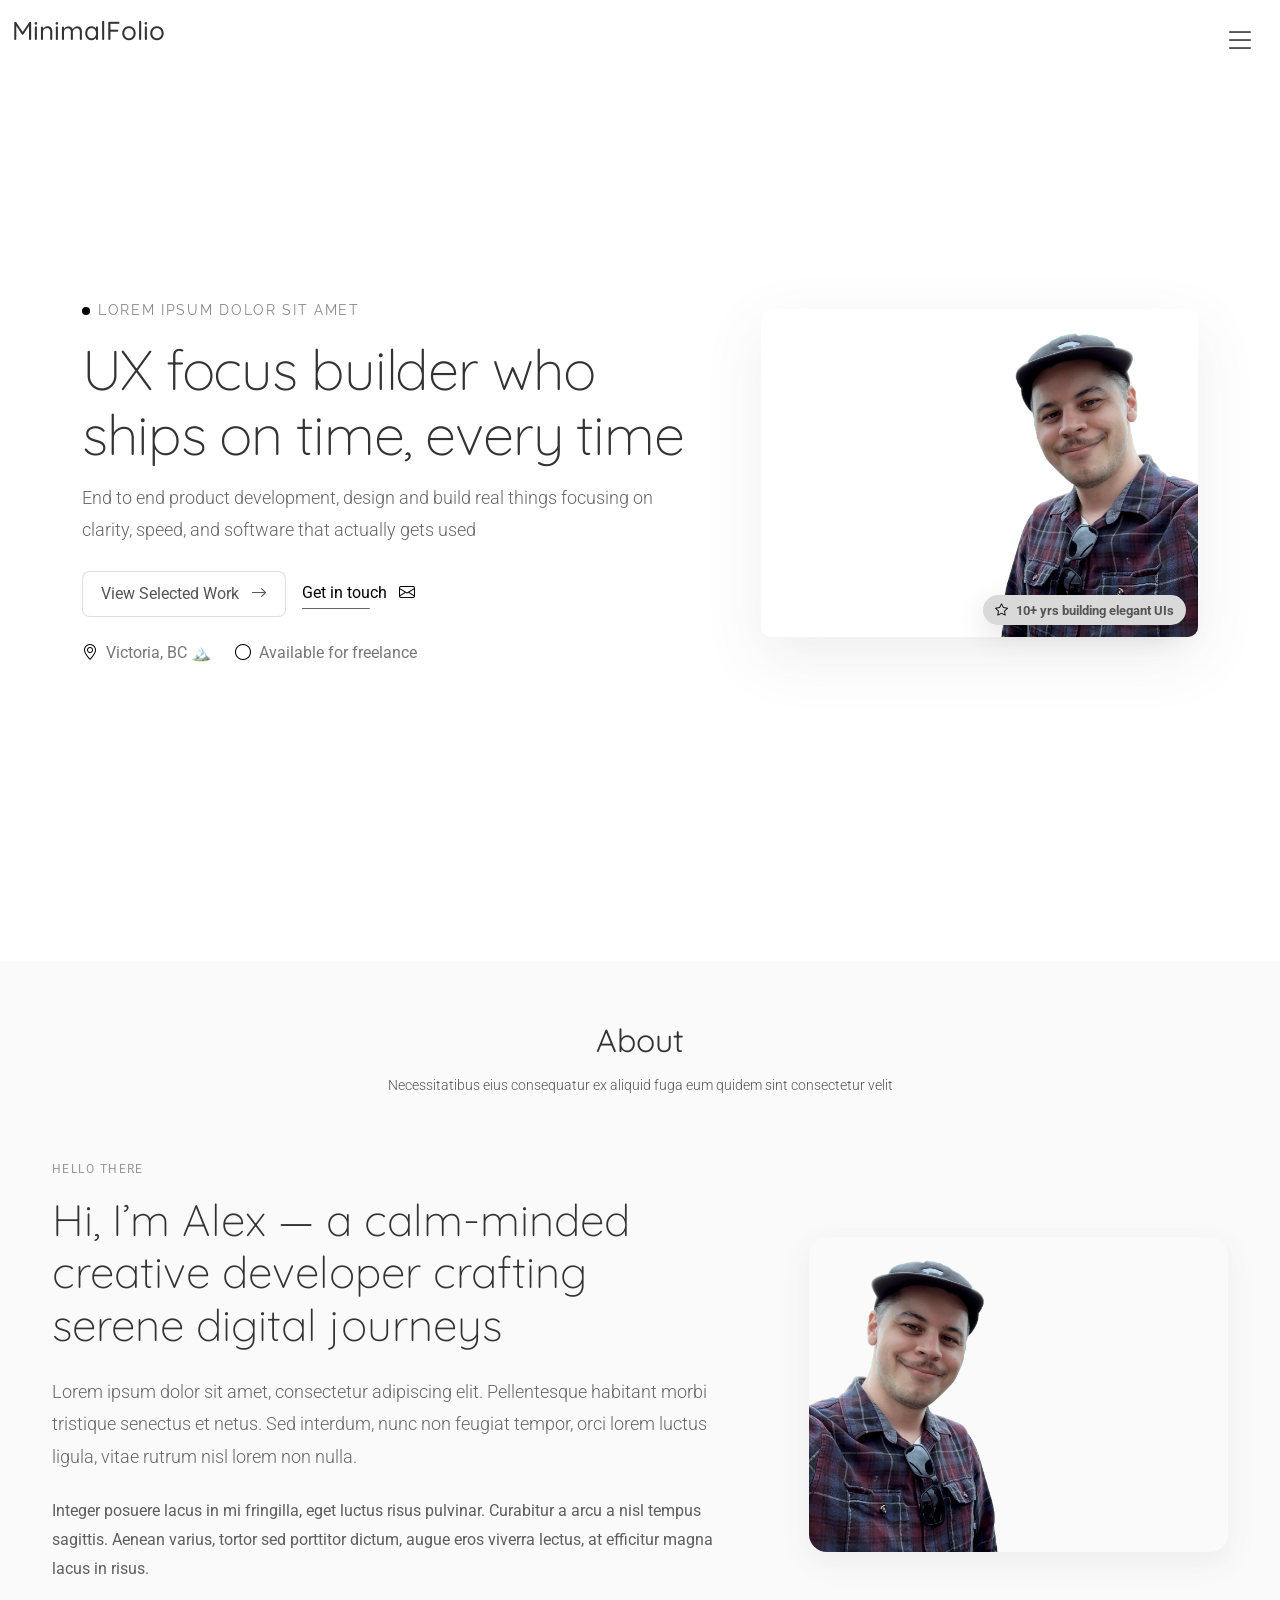
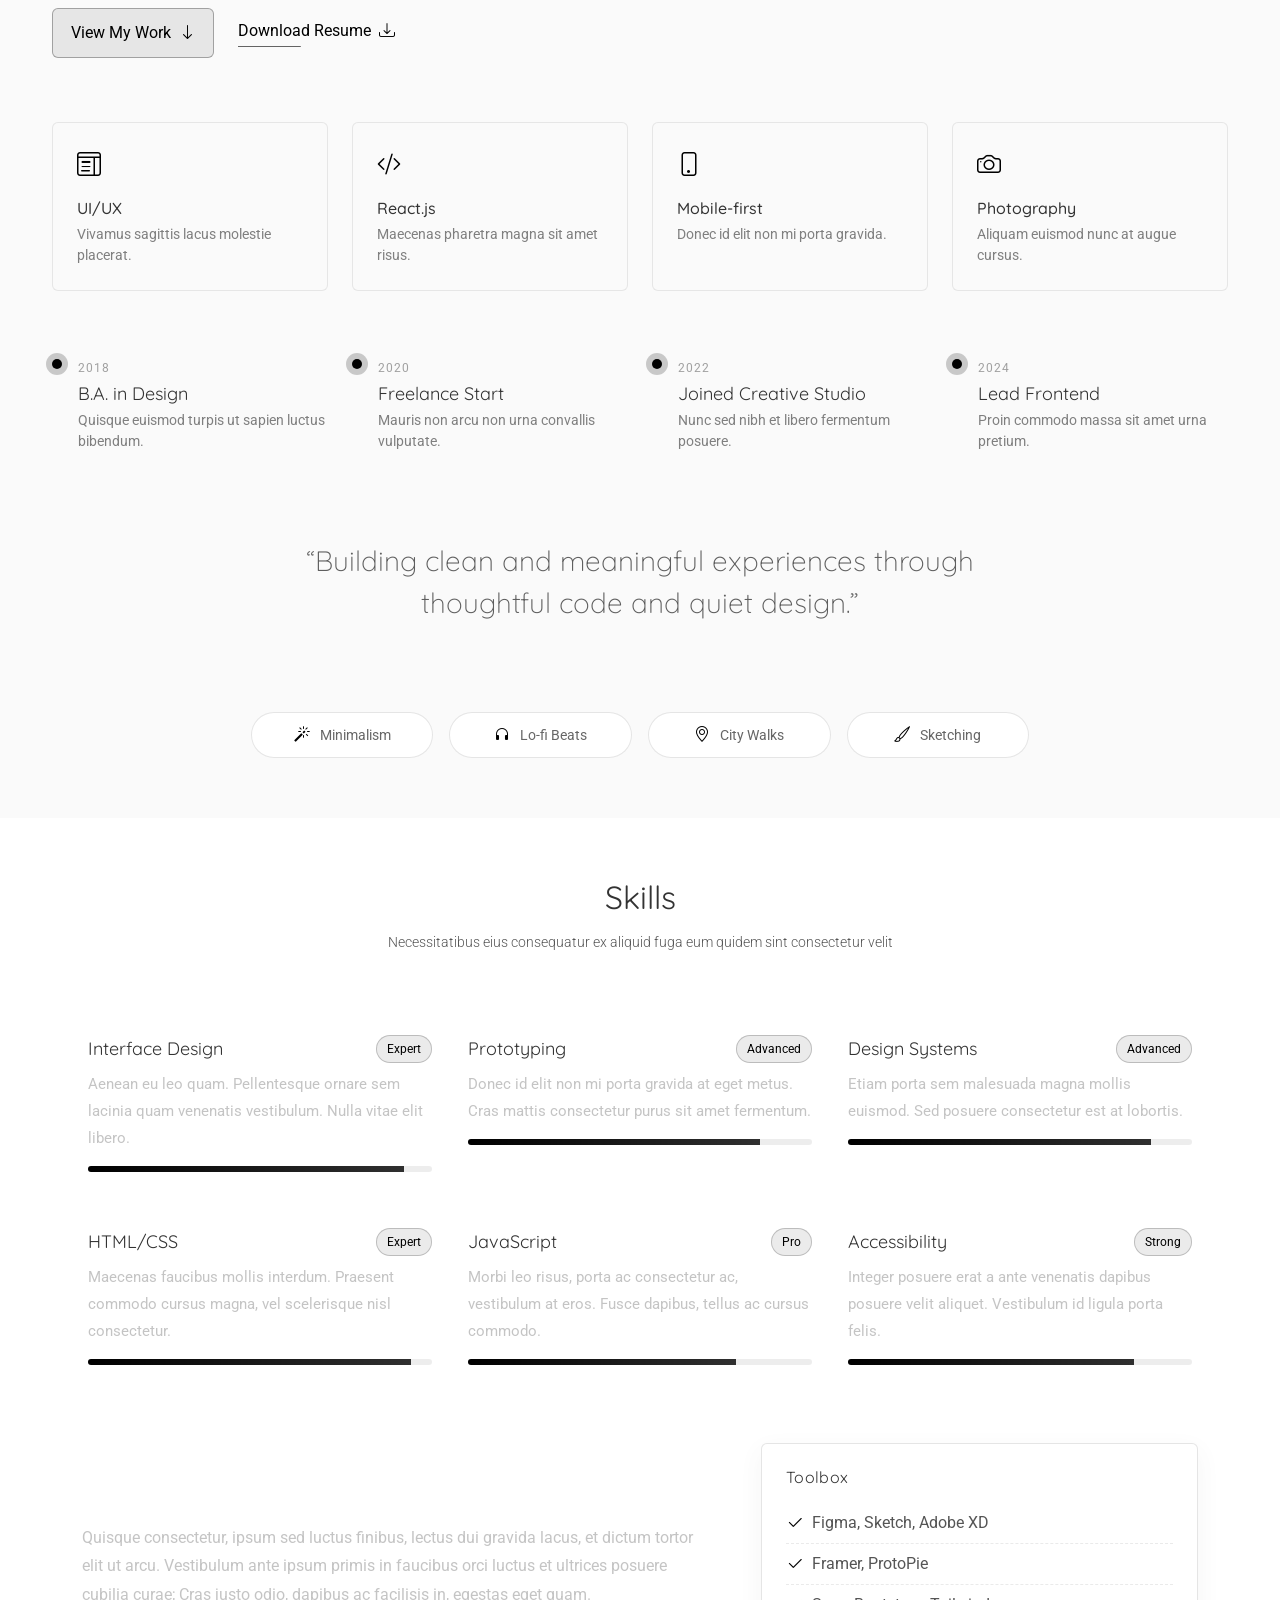
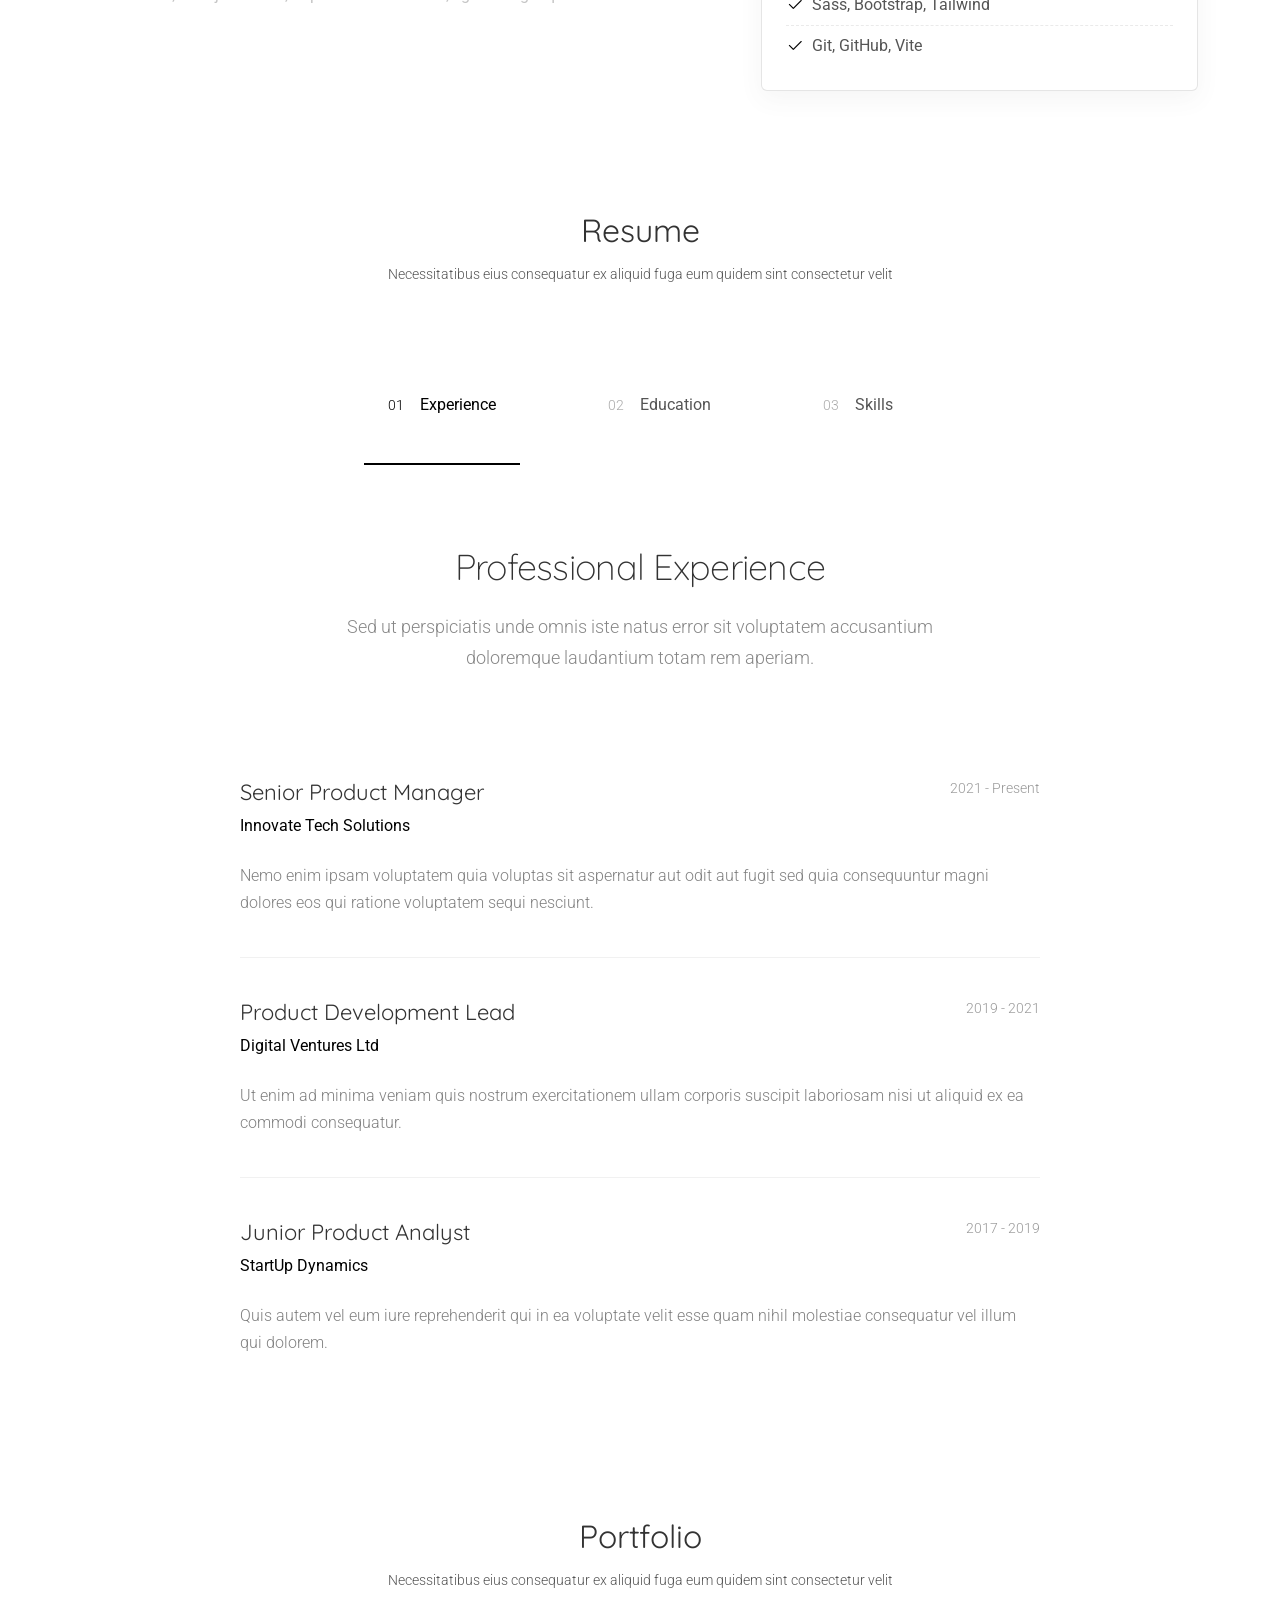
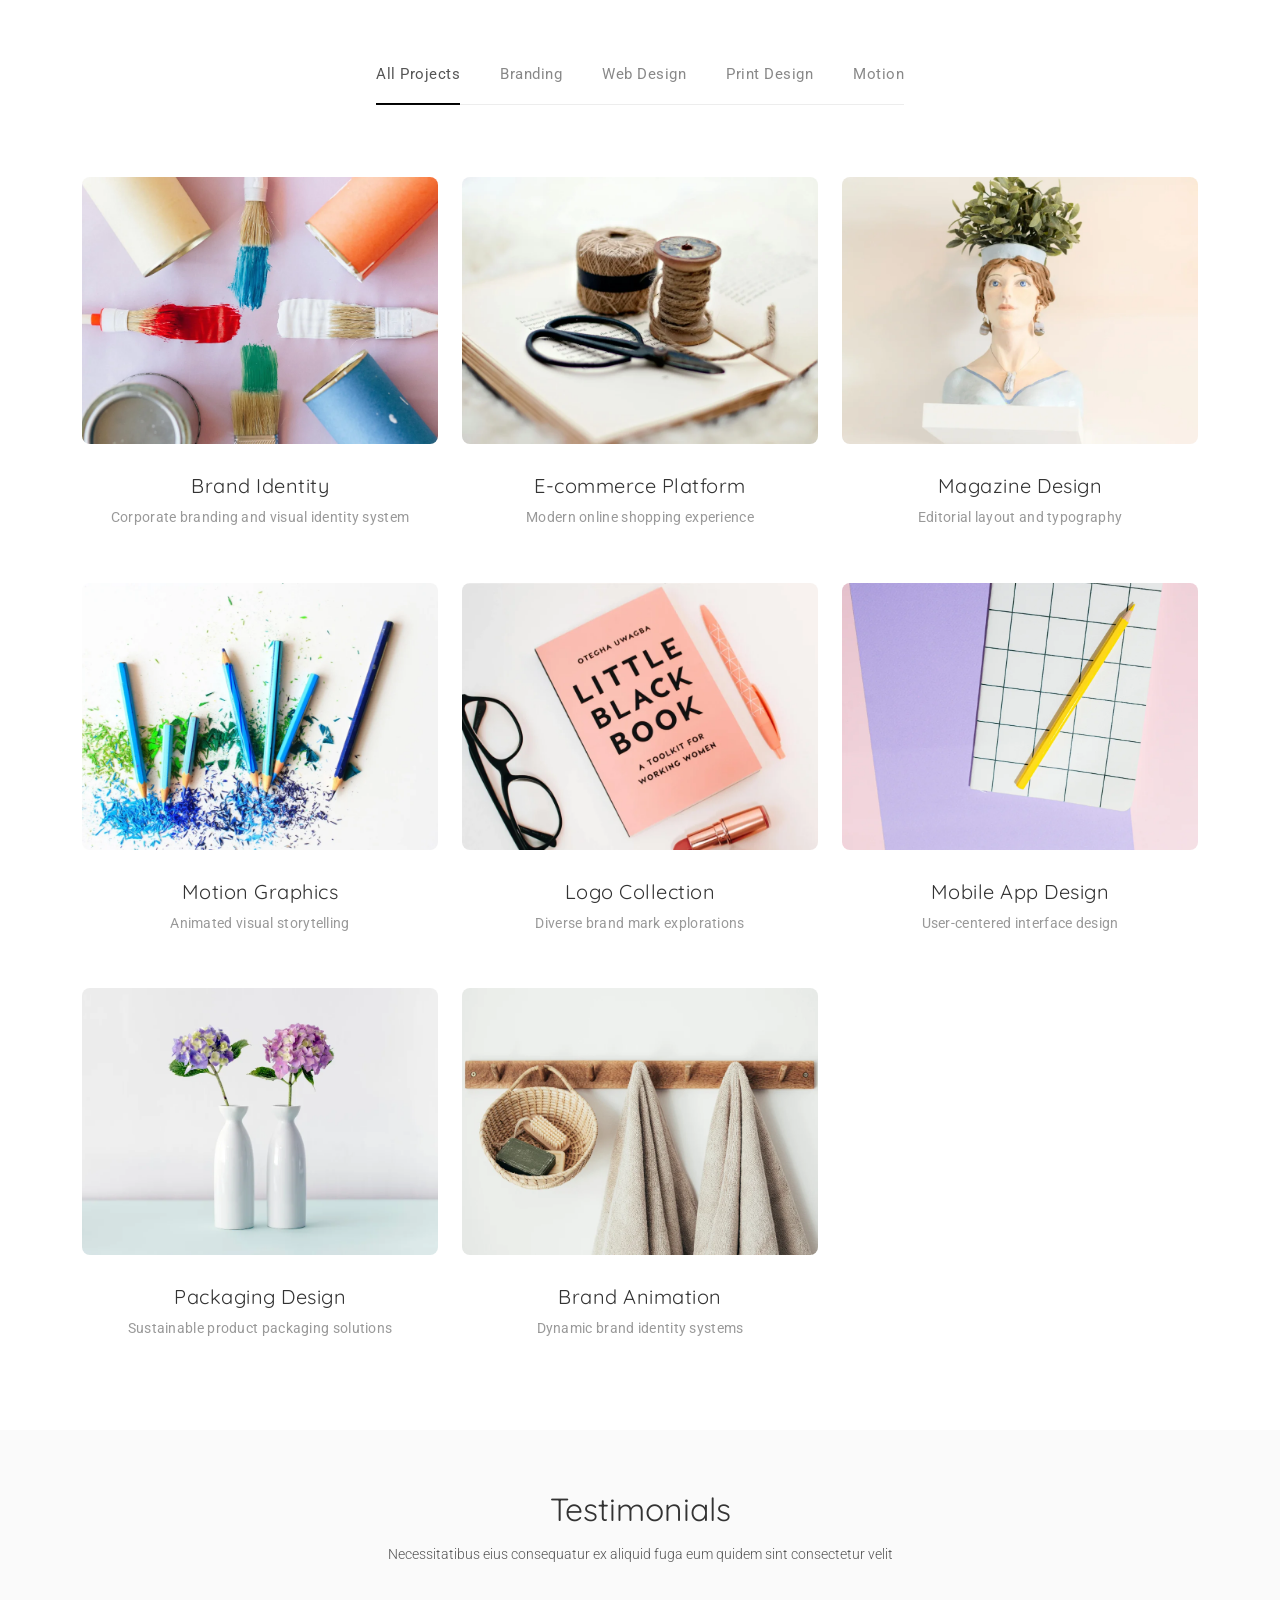
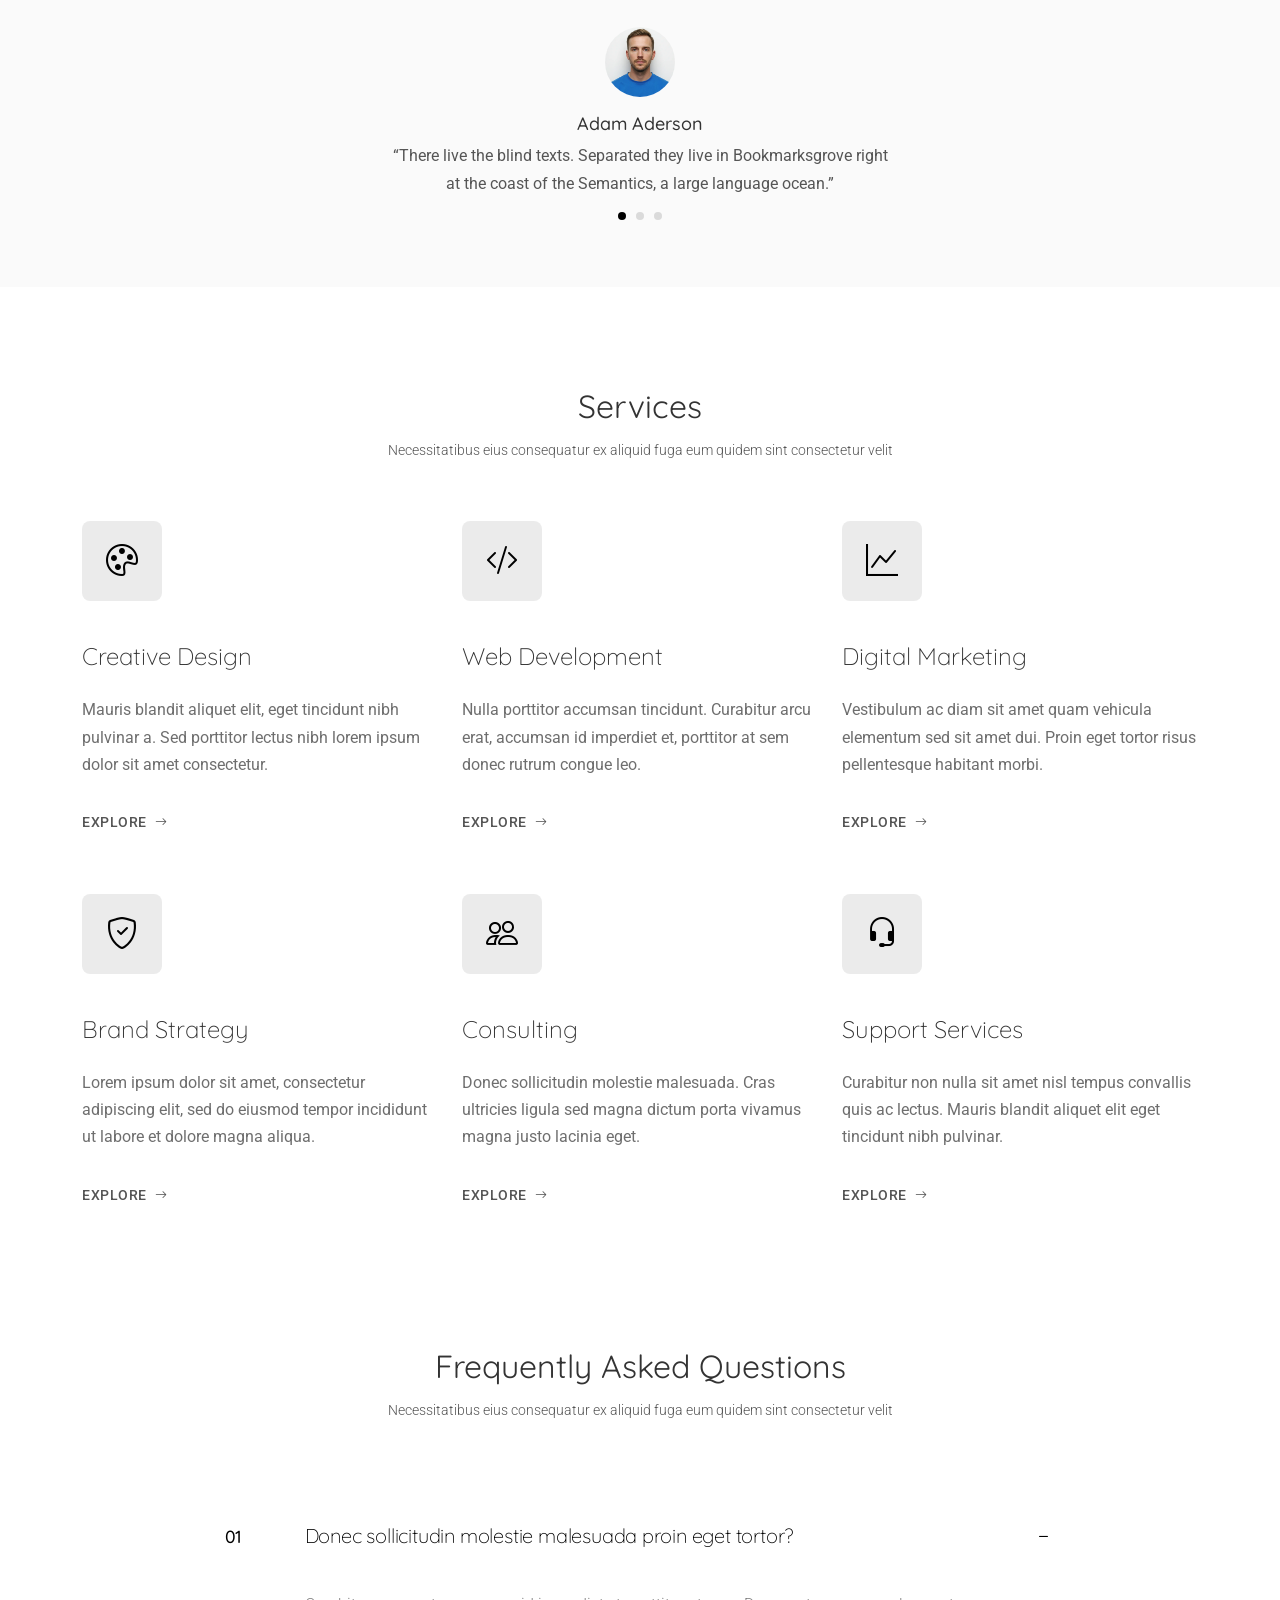
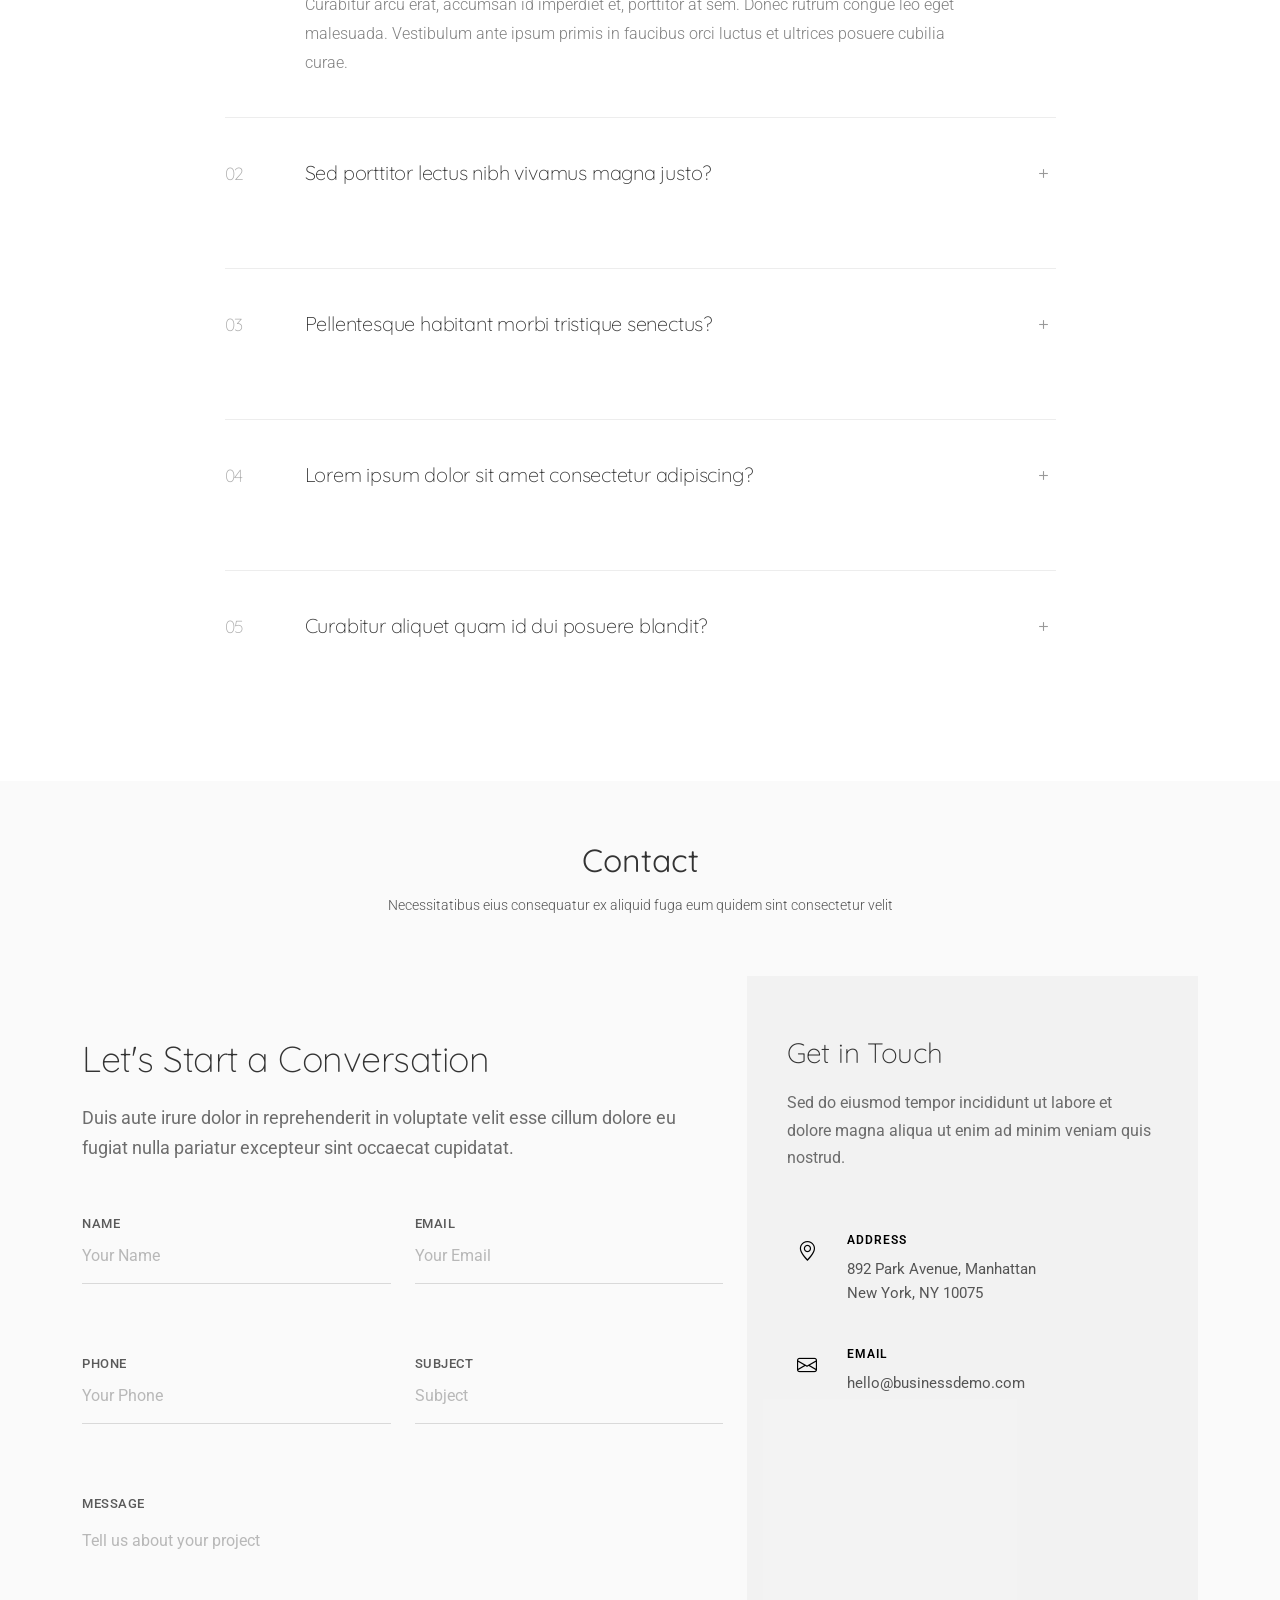
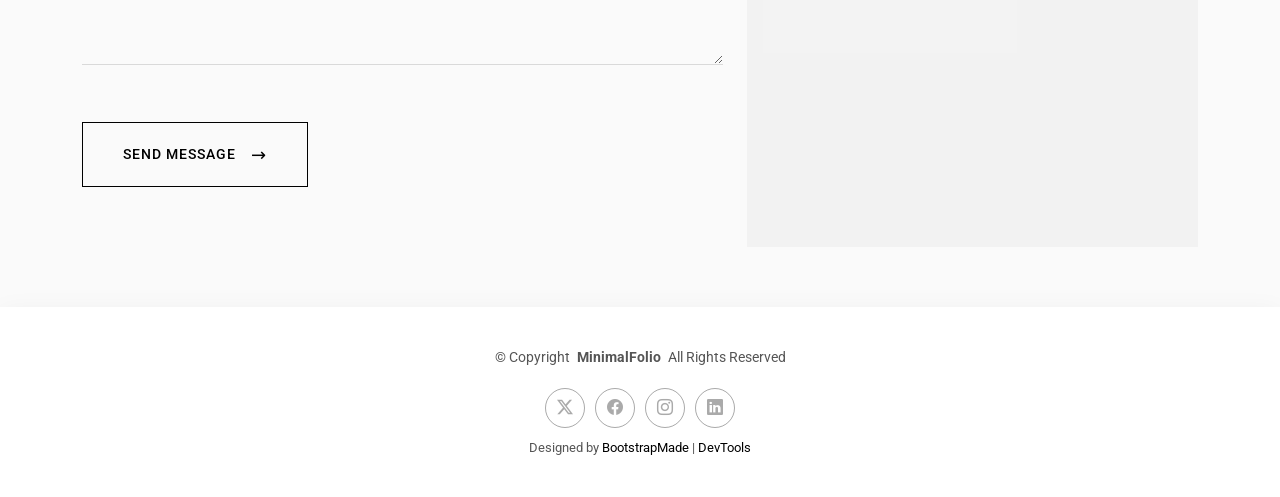
==== index.html @ 78895ef5 "Initial portfolio site Co-authored-by: Copilot <223556219+Copilot@users.noreply.github.com>" ====
<!DOCTYPE html>
<html lang="en">

<head>
  <meta charset="utf-8">
  <meta content="width=device-width, initial-scale=1.0" name="viewport">
  <title>Index - MinimalFolio Bootstrap Template</title>
  <meta name="description" content="">
  <meta name="keywords" content="">

  <!-- Favicons -->
  <link href="assets/img/favicon.png" rel="icon">
  <link href="assets/img/apple-touch-icon.png" rel="apple-touch-icon">

  <!-- Fonts -->
  <link href="https://fonts.googleapis.com" rel="preconnect">
  <link href="https://fonts.gstatic.com" rel="preconnect" crossorigin>
  <link
    href="https://fonts.googleapis.com/css2?family=Roboto:ital,wght@0,100;0,300;0,400;0,500;0,700;0,900;1,100;1,300;1,400;1,500;1,700;1,900&family=Raleway:ital,wght@0,100;0,200;0,300;0,400;0,500;0,600;0,700;0,800;0,900;1,100;1,200;1,300;1,400;1,500;1,600;1,700;1,800;1,900&family=Quicksand:wght@300;400;500;600;700&display=swap"
    rel="stylesheet">

  <!-- Vendor CSS Files -->
  <link href="assets/vendor/bootstrap/css/bootstrap.min.css" rel="stylesheet">
  <link href="assets/vendor/bootstrap-icons/bootstrap-icons.css" rel="stylesheet">
  <link href="assets/vendor/aos/aos.css" rel="stylesheet">
  <link href="assets/vendor/glightbox/css/glightbox.min.css" rel="stylesheet">
  <link href="assets/vendor/swiper/swiper-bundle.min.css" rel="stylesheet">

  <!-- Main CSS File -->
  <link href="assets/css/main.css" rel="stylesheet">

  <!-- =======================================================
  * Template Name: MinimalFolio
  * Template URL: https://bootstrapmade.com/minimalfolio-bootstrap-portfolio-template/
  * Updated: Nov 19 2026 with Bootstrap v5.3.9
  * Author: BootstrapMade.com
  * License: https://bootstrapmade.com/license/
  ======================================================== -->
</head>

<body class="index-page">

  <header id="header" class="header d-flex align-items-center position-relative">
    <div class="container-fluid position-relative d-flex align-items-center justify-content-between">

      <a href="index.html" class="logo d-flex align-items-center">
        <!-- Uncomment the line below if you also wish to use an image logo -->
        <!-- <img src="assets/img/logo.webp" alt=""> -->
        <h1 class="sitename">MinimalFolio</h1>
      </a>

      <nav id="navmenu" class="navmenu">
        <ul>
          <li><a href="#hero" class="active">Home</a></li>
          <li><a href="#about">About</a></li>
          <li><a href="#resume">Resume</a></li>
          <li><a href="#portfolio">Portfolio</a></li>
          <li><a href="#services">Services</a></li>
          <li class="dropdown"><a href="#"><span>Dropdown</span> <i class="bi bi-chevron-down toggle-dropdown"></i></a>
            <ul>
              <li><a href="#">Dropdown 1</a></li>
              <li class="dropdown"><a href="#"><span>Deep Dropdown</span> <i
                    class="bi bi-chevron-down toggle-dropdown"></i></a>
                <ul>
                  <li><a href="#">Deep Dropdown 1</a></li>
                  <li><a href="#">Deep Dropdown 2</a></li>
                  <li><a href="#">Deep Dropdown 3</a></li>
                  <li><a href="#">Deep Dropdown 4</a></li>
                  <li><a href="#">Deep Dropdown 5</a></li>
                </ul>
              </li>
              <li><a href="#">Dropdown 2</a></li>
              <li><a href="#">Dropdown 3</a></li>
              <li><a href="#">Dropdown 4</a></li>
            </ul>
          </li>
          <li><a href="#contact">Contact</a></li>
        </ul>
        <i class="mobile-nav-toggle d-xl-none bi bi-list"></i>
      </nav>

    </div>
  </header>

  <main class="main">

    <!-- Hero Section -->
    <section id="hero" class="hero section">

      <div class="container" data-aos="fade-up" data-aos-delay="100">

        <div class="row align-items-center gx-5 gy-5">

          <div class="col-lg-7">
            <div class="intro" data-aos="fade-right" data-aos-delay="150">
              <div class="eyebrow d-inline-flex align-items-center gap-2 mb-3">
                <span class="dot"></span>
                <span class="text">Lorem ipsum dolor sit amet</span>
              </div>

              <h1 class="display-heading mb-3">
                UX focus builder who ships on time, every time
              </h1>

              <p class="lead mb-4">
                End to end product development, design and build real things focusing on clarity, speed, and software
                that actually gets used
              </p>

              <div class="cta-group d-flex flex-wrap align-items-center gap-3" data-aos="zoom-in" data-aos-delay="250">
                <a href="#portfolio" class="btn btn-ghost">
                  View Selected Work
                  <i class="bi bi-arrow-right ms-2"></i>
                </a>
                <a href="#contact" class="link-underline">
                  Get in touch
                  <i class="bi bi-envelope ms-2"></i>
                </a>
              </div>

              <div class="meta mt-4 d-flex flex-wrap align-items-center gap-4" data-aos="fade-up" data-aos-delay="300">
                <div class="meta-item d-flex align-items-center gap-2">
                  <i class="bi bi-geo-alt"></i>
                  <span>Victoria, BC 🏔️</span>
                </div>
                <div class="meta-item d-flex align-items-center gap-2">
                  <i class="bi bi-circle"></i>
                  <span>Available for freelance</span>
                </div>
              </div>
            </div>
          </div>

          <div class="col-lg-5">
            <figure class="portrait-wrap position-relative" data-aos="fade-left" data-aos-delay="200">
              <img src="assets/img/profile/main_page_profile_1.png" alt="Profile Portrait" class="img-fluid portrait-img">
              <figcaption class="visually-hidden">Minimal portrait preview</figcaption>

              <div class="badge note" data-aos="zoom-in" data-aos-delay="300">
                <i class="bi bi-star"></i>
                <span>10+ yrs building elegant UIs</span>
              </div>
            </figure>
          </div>

        </div>

      </div>

    </section><!-- /Hero Section -->

    <!-- About Section -->
    <section id="about" class="about section light-background">

      <!-- Section Title -->
      <div class="container section-title" data-aos="fade-up">
        <h2>About</h2>
        <p>Necessitatibus eius consequatur ex aliquid fuga eum quidem sint consectetur velit</p>
      </div><!-- End Section Title -->

      <div class="container" data-aos="fade-up" data-aos-delay="100">

        <!-- Intro + Photo -->
        <div class="row align-items-center justify-content-between intro-wrap gy-5">
          <div class="col-lg-7" data-aos="fade-right" data-aos-delay="150">
            <div class="intro-content">
              <span class="eyebrow">Hello there</span>
              <h2 class="headline">Hi, I’m Alex — a calm-minded creative developer crafting serene digital journeys</h2>
              <p class="lead">
                Lorem ipsum dolor sit amet, consectetur adipiscing elit. Pellentesque habitant morbi tristique senectus
                et netus. Sed interdum, nunc non feugiat tempor, orci lorem luctus ligula, vitae rutrum nisl lorem non
                nulla.
              </p>
              <p>
                Integer posuere lacus in mi fringilla, eget luctus risus pulvinar. Curabitur a arcu a nisl tempus
                sagittis. Aenean varius, tortor sed porttitor dictum, augue eros viverra lectus, at efficitur magna
                lacus in risus.
              </p>

              <div class="cta-group">
                <a href="#portfolio" class="btn-ghost">
                  View My Work <i class="bi bi-arrow-down"></i>
                </a>
                <a href="#resume" class="link-underline">
                  Download Resume <i class="bi bi-download"></i>
                </a>
              </div>
            </div>
          </div>

          <div class="col-lg-5" data-aos="zoom-in" data-aos-delay="250">
            <figure class="profile-figure text-center text-lg-end">
              <img src="assets/img/profile/main_page_profile_1.png" alt="Portrait of me"
                class="img-fluid profile-photo">
              <figcaption class="profile-caption d-flex justify-content-end">
              </figcaption>
            </figure>
          </div>
        </div>
        <!-- End Intro + Photo -->

        <!-- Skills Grid -->
        <div class="skills-wrap">
          <div class="row g-4">
            <div class="col-6 col-md-4 col-lg-3" data-aos="fade-up" data-aos-delay="120">
              <div class="skill-item">
                <i class="bi bi-layout-text-window"></i>
                <h3>UI/UX</h3>
                <p>Vivamus sagittis lacus molestie placerat.</p>
              </div>
            </div>
            <div class="col-6 col-md-4 col-lg-3" data-aos="fade-up" data-aos-delay="180">
              <div class="skill-item">
                <i class="bi bi-code-slash"></i>
                <h3>React.js</h3>
                <p>Maecenas pharetra magna sit amet risus.</p>
              </div>
            </div>
            <div class="col-6 col-md-4 col-lg-3" data-aos="fade-up" data-aos-delay="240">
              <div class="skill-item">
                <i class="bi bi-phone"></i>
                <h3>Mobile-first</h3>
                <p>Donec id elit non mi porta gravida.</p>
              </div>
            </div>
            <div class="col-6 col-md-4 col-lg-3" data-aos="fade-up" data-aos-delay="300">
              <div class="skill-item">
                <i class="bi bi-camera"></i>
                <h3>Photography</h3>
                <p>Aliquam euismod nunc at augue cursus.</p>
              </div>
            </div>
          </div>
        </div>
        <!-- End Skills Grid -->

        <!-- Journey Timeline -->
        <div class="journey-wrap">
          <div class="row g-4">
            <div class="col-md-6 col-lg-3" data-aos="fade-up" data-aos-delay="120">
              <article class="timeline-item">
                <span class="dot"></span>
                <time>2018</time>
                <h4>B.A. in Design</h4>
                <p>Quisque euismod turpis ut sapien luctus bibendum.</p>
              </article>
            </div>
            <div class="col-md-6 col-lg-3" data-aos="fade-up" data-aos-delay="180">
              <article class="timeline-item">
                <span class="dot"></span>
                <time>2020</time>
                <h4>Freelance Start</h4>
                <p>Mauris non arcu non urna convallis vulputate.</p>
              </article>
            </div>
            <div class="col-md-6 col-lg-3" data-aos="fade-up" data-aos-delay="240">
              <article class="timeline-item">
                <span class="dot"></span>
                <time>2022</time>
                <h4>Joined Creative Studio</h4>
                <p>Nunc sed nibh et libero fermentum posuere.</p>
              </article>
            </div>
            <div class="col-md-6 col-lg-3" data-aos="fade-up" data-aos-delay="300">
              <article class="timeline-item">
                <span class="dot"></span>
                <time>2024</time>
                <h4>Lead Frontend</h4>
                <p>Proin commodo massa sit amet urna pretium.</p>
              </article>
            </div>
          </div>
        </div>
        <!-- End Journey Timeline -->

        <!-- Quote -->
        <blockquote class="personal-quote" data-aos="fade-down" data-aos-delay="200">
          <p>“Building clean and meaningful experiences through thoughtful code and quiet design.”</p>
        </blockquote>
        <!-- End Quote -->

        <!-- Fun Facts -->
        <div class="facts-wrap">
          <div class="row g-3 justify-content-center">
            <div class="col-6 col-md-3 col-lg-2" data-aos="zoom-in" data-aos-delay="120">
              <div class="fact-pill">
                <i class="bi bi-magic"></i>
                <span>Minimalism</span>
              </div>
            </div>
            <div class="col-6 col-md-3 col-lg-2" data-aos="zoom-in" data-aos-delay="160">
              <div class="fact-pill">
                <i class="bi bi-headphones"></i>
                <span>Lo-fi Beats</span>
              </div>
            </div>
            <div class="col-6 col-md-3 col-lg-2" data-aos="zoom-in" data-aos-delay="200">
              <div class="fact-pill">
                <i class="bi bi-geo-alt"></i>
                <span>City Walks</span>
              </div>
            </div>
            <div class="col-6 col-md-3 col-lg-2" data-aos="zoom-in" data-aos-delay="240">
              <div class="fact-pill">
                <i class="bi bi-brush"></i>
                <span>Sketching</span>
              </div>
            </div>
          </div>
        </div>
        <!-- End Fun Facts -->

      </div>

    </section><!-- /About Section -->

    <!-- Skills Section -->
    <section id="skills" class="skills section">

      <!-- Section Title -->
      <div class="container section-title" data-aos="fade-up">
        <h2>Skills</h2>
        <p>Necessitatibus eius consequatur ex aliquid fuga eum quidem sint consectetur velit</p>
      </div><!-- End Section Title -->

      <div class="container" data-aos="fade-up" data-aos-delay="100">

        <div class="row gy-4">
          <div class="col-lg-4" data-aos="fade-up" data-aos-delay="150">
            <article class="skill-block skills-animation">
              <header class="d-flex align-items-center justify-content-between mb-2">
                <h3 class="skill-title">Interface Design</h3>
                <span class="skill-badge">Expert</span>
              </header>
              <p class="skill-desc">Aenean eu leo quam. Pellentesque ornare sem lacinia quam venenatis vestibulum. Nulla
                vitae elit libero.</p>
              <div class="progress slim">
                <div class="progress-bar" role="progressbar" aria-valuenow="92" aria-valuemin="0" aria-valuemax="100">
                </div>
              </div>
            </article>
          </div>

          <div class="col-lg-4" data-aos="fade-up" data-aos-delay="200">
            <article class="skill-block skills-animation">
              <header class="d-flex align-items-center justify-content-between mb-2">
                <h3 class="skill-title">Prototyping</h3>
                <span class="skill-badge">Advanced</span>
              </header>
              <p class="skill-desc">Donec id elit non mi porta gravida at eget metus. Cras mattis consectetur purus sit
                amet fermentum.</p>
              <div class="progress slim">
                <div class="progress-bar" role="progressbar" aria-valuenow="85" aria-valuemin="0" aria-valuemax="100">
                </div>
              </div>
            </article>
          </div>

          <div class="col-lg-4" data-aos="fade-up" data-aos-delay="250">
            <article class="skill-block skills-animation">
              <header class="d-flex align-items-center justify-content-between mb-2">
                <h3 class="skill-title">Design Systems</h3>
                <span class="skill-badge">Advanced</span>
              </header>
              <p class="skill-desc">Etiam porta sem malesuada magna mollis euismod. Sed posuere consectetur est at
                lobortis.</p>
              <div class="progress slim">
                <div class="progress-bar" role="progressbar" aria-valuenow="88" aria-valuemin="0" aria-valuemax="100">
                </div>
              </div>
            </article>
          </div>
        </div><!-- End Skill Row 1 -->

        <div class="row gy-4 mt-1">
          <div class="col-lg-4" data-aos="fade-up" data-aos-delay="150">
            <article class="skill-block skills-animation">
              <header class="d-flex align-items-center justify-content-between mb-2">
                <h3 class="skill-title">HTML/CSS</h3>
                <span class="skill-badge">Expert</span>
              </header>
              <p class="skill-desc">Maecenas faucibus mollis interdum. Praesent commodo cursus magna, vel scelerisque
                nisl consectetur.</p>
              <div class="progress slim">
                <div class="progress-bar" role="progressbar" aria-valuenow="94" aria-valuemin="0" aria-valuemax="100">
                </div>
              </div>
            </article>
          </div>

          <div class="col-lg-4" data-aos="fade-up" data-aos-delay="200">
            <article class="skill-block skills-animation">
              <header class="d-flex align-items-center justify-content-between mb-2">
                <h3 class="skill-title">JavaScript</h3>
                <span class="skill-badge">Pro</span>
              </header>
              <p class="skill-desc">Morbi leo risus, porta ac consectetur ac, vestibulum at eros. Fusce dapibus, tellus
                ac cursus commodo.</p>
              <div class="progress slim">
                <div class="progress-bar" role="progressbar" aria-valuenow="78" aria-valuemin="0" aria-valuemax="100">
                </div>
              </div>
            </article>
          </div>

          <div class="col-lg-4" data-aos="fade-up" data-aos-delay="250">
            <article class="skill-block skills-animation">
              <header class="d-flex align-items-center justify-content-between mb-2">
                <h3 class="skill-title">Accessibility</h3>
                <span class="skill-badge">Strong</span>
              </header>
              <p class="skill-desc">Integer posuere erat a ante venenatis dapibus posuere velit aliquet. Vestibulum id
                ligula porta felis.</p>
              <div class="progress slim">
                <div class="progress-bar" role="progressbar" aria-valuenow="83" aria-valuemin="0" aria-valuemax="100">
                </div>
              </div>
            </article>
          </div>
        </div><!-- End Skill Row 2 -->

        <div class="row gx-5 gy-4 mt-5 align-items-center alt-grid">
          <div class="col-lg-5 order-lg-2" data-aos="fade-left" data-aos-delay="150">
            <div class="soft-card p-4 rounded-2">
              <h4 class="mini-head mb-3">Toolbox</h4>
              <ul class="list-unstyled tool-list mb-0">
                <li class="d-flex align-items-center gap-2"><i class="bi bi-check2"></i><span>Figma, Sketch, Adobe
                    XD</span></li>
                <li class="d-flex align-items-center gap-2"><i class="bi bi-check2"></i><span>Framer, ProtoPie</span>
                </li>
                <li class="d-flex align-items-center gap-2"><i class="bi bi-check2"></i><span>Sass, Bootstrap,
                    Tailwind</span></li>
                <li class="d-flex align-items-center gap-2"><i class="bi bi-check2"></i><span>Git, GitHub, Vite</span>
                </li>
              </ul>
            </div>
          </div>

          <div class="col-lg-7 order-lg-1" data-aos="fade-up" data-aos-delay="200">
            <div class="note">
              <p class="mb-0">Quisque consectetur, ipsum sed luctus finibus, lectus dui gravida lacus, et dictum tortor
                elit ut arcu. Vestibulum ante ipsum primis in faucibus orci luctus et ultrices posuere cubilia curae;
                Cras justo odio, dapibus ac facilisis in, egestas eget quam.</p>
            </div>
          </div>
        </div>

      </div>

    </section><!-- /Skills Section -->

    <!-- Resume Section -->
    <section id="resume" class="resume section">

      <!-- Section Title -->
      <div class="container section-title" data-aos="fade-up">
        <h2>Resume</h2>
        <p>Necessitatibus eius consequatur ex aliquid fuga eum quidem sint consectetur velit</p>
      </div><!-- End Section Title -->

      <div class="container" data-aos="fade-up" data-aos-delay="100">

        <div class="row">
          <div class="col-lg-12">
            <ul class="nav nav-pills resume-navigation justify-content-center" id="resume-resume-tabs" role="tablist"
              data-aos="fade-up" data-aos-delay="200">
              <li class="nav-item" role="presentation">
                <button class="nav-link active" id="resume-experience-tab" data-bs-toggle="pill"
                  data-bs-target="#resume-experience" type="button" role="tab" aria-controls="resume-experience"
                  aria-selected="true">
                  <span class="nav-number">01</span>
                  <span class="nav-label">Experience</span>
                </button>
              </li>
              <li class="nav-item" role="presentation">
                <button class="nav-link" id="resume-education-tab" data-bs-toggle="pill"
                  data-bs-target="#resume-education" type="button" role="tab" aria-controls="resume-education"
                  aria-selected="false">
                  <span class="nav-number">02</span>
                  <span class="nav-label">Education</span>
                </button>
              </li>
              <li class="nav-item" role="presentation">
                <button class="nav-link" id="resume-skills-tab" data-bs-toggle="pill" data-bs-target="#resume-skills"
                  type="button" role="tab" aria-controls="resume-skills" aria-selected="false">
                  <span class="nav-number">03</span>
                  <span class="nav-label">Skills</span>
                </button>
              </li>
            </ul>
          </div>
        </div>

        <div class="tab-content resume-content" id="resume-resume-tabContent">
          <div class="tab-pane fade show active" id="resume-experience" role="tabpanel"
            aria-labelledby="resume-experience-tab" tabindex="0" data-aos="fade-up" data-aos-delay="300">
            <div class="section-intro">
              <h2>Professional Experience</h2>
              <p>Sed ut perspiciatis unde omnis iste natus error sit voluptatem accusantium doloremque laudantium totam
                rem aperiam.</p>
            </div>

            <div class="experience-grid">
              <div class="experience-item" data-aos="fade-up" data-aos-delay="400">
                <div class="item-header">
                  <div class="position-info">
                    <h3>Senior Product Manager</h3>
                    <div class="company">Innovate Tech Solutions</div>
                  </div>
                  <div class="period">2021 - Present</div>
                </div>
                <div class="item-content">
                  <p>Nemo enim ipsam voluptatem quia voluptas sit aspernatur aut odit aut fugit sed quia consequuntur
                    magni dolores eos qui ratione voluptatem sequi nesciunt.</p>
                </div>
              </div>

              <div class="experience-item" data-aos="fade-up" data-aos-delay="450">
                <div class="item-header">
                  <div class="position-info">
                    <h3>Product Development Lead</h3>
                    <div class="company">Digital Ventures Ltd</div>
                  </div>
                  <div class="period">2019 - 2021</div>
                </div>
                <div class="item-content">
                  <p>Ut enim ad minima veniam quis nostrum exercitationem ullam corporis suscipit laboriosam nisi ut
                    aliquid ex ea commodi consequatur.</p>
                </div>
              </div>

              <div class="experience-item" data-aos="fade-up" data-aos-delay="500">
                <div class="item-header">
                  <div class="position-info">
                    <h3>Junior Product Analyst</h3>
                    <div class="company">StartUp Dynamics</div>
                  </div>
                  <div class="period">2017 - 2019</div>
                </div>
                <div class="item-content">
                  <p>Quis autem vel eum iure reprehenderit qui in ea voluptate velit esse quam nihil molestiae
                    consequatur vel illum qui dolorem.</p>
                </div>
              </div>
            </div>
          </div>

          <div class="tab-pane fade" id="resume-education" role="tabpanel" aria-labelledby="resume-education-tab"
            tabindex="0" data-aos="fade-up" data-aos-delay="300">
            <div class="section-intro">
              <h2>Educational Background</h2>
              <p>At vero eos et accusamus et iusto odio dignissimos ducimus qui blanditiis praesentium voluptatum
                deleniti atque corrupti.</p>
            </div>

            <div class="education-list">
              <div class="education-entry" data-aos="fade-up" data-aos-delay="400">
                <div class="degree-year">2017</div>
                <div class="degree-details">
                  <h3>Master of Business Administration</h3>
                  <div class="institution">Metropolitan Business School</div>
                  <p>Excepteur sint occaecat cupidatat non proident sunt in culpa qui officia deserunt mollit anim id
                    est laborum.</p>
                </div>
              </div>

              <div class="education-entry" data-aos="fade-up" data-aos-delay="450">
                <div class="degree-year">2014</div>
                <div class="degree-details">
                  <h3>Bachelor of Computer Science</h3>
                  <div class="institution">Tech University Institute</div>
                  <p>Lorem ipsum dolor sit amet consectetur adipiscing elit sed do eiusmod tempor incididunt ut labore
                    et dolore magna aliqua.</p>
                </div>
              </div>

              <div class="education-entry" data-aos="fade-up" data-aos-delay="500">
                <div class="degree-year">2019</div>
                <div class="degree-details">
                  <h3>Professional Certificate in Project Management</h3>
                  <div class="institution">Global Learning Academy</div>
                  <p>Duis aute irure dolor in reprehenderit in voluptate velit esse cillum dolore eu fugiat nulla
                    pariatur.</p>
                </div>
              </div>
            </div>
          </div>

          <div class="tab-pane fade" id="resume-skills" role="tabpanel" aria-labelledby="resume-skills-tab" tabindex="0"
            data-aos="fade-up" data-aos-delay="300">
            <div class="section-intro">
              <h2>Core Competencies</h2>
              <p>Nam libero tempore cum soluta nobis est eligendi optio cumque nihil impedit quo minus id quod maxime
                placeat.</p>
            </div>

            <div class="skills-categories">
              <div class="skill-category" data-aos="fade-up" data-aos-delay="400">
                <h3>Technical Skills</h3>
                <div class="skill-tags">
                  <span class="skill-tag">Product Strategy</span>
                  <span class="skill-tag">Data Analysis</span>
                  <span class="skill-tag">User Research</span>
                  <span class="skill-tag">Agile Methodology</span>
                  <span class="skill-tag">A/B Testing</span>
                </div>
              </div>

              <div class="skill-category" data-aos="fade-up" data-aos-delay="450">
                <h3>Leadership</h3>
                <div class="skill-tags">
                  <span class="skill-tag">Team Management</span>
                  <span class="skill-tag">Strategic Planning</span>
                  <span class="skill-tag">Cross-functional Collaboration</span>
                  <span class="skill-tag">Stakeholder Communication</span>
                </div>
              </div>

              <div class="skill-category" data-aos="fade-up" data-aos-delay="500">
                <h3>Tools &amp; Platforms</h3>
                <div class="skill-tags">
                  <span class="skill-tag">Figma</span>
                  <span class="skill-tag">Jira</span>
                  <span class="skill-tag">Google Analytics</span>
                  <span class="skill-tag">Tableau</span>
                  <span class="skill-tag">Slack</span>
                </div>
              </div>
            </div>
          </div>
        </div>

      </div>

    </section><!-- /Resume Section -->

    <!-- Portfolio Section -->
    <section id="portfolio" class="portfolio section">

      <!-- Section Title -->
      <div class="container section-title" data-aos="fade-up">
        <h2>Portfolio</h2>
        <p>Necessitatibus eius consequatur ex aliquid fuga eum quidem sint consectetur velit</p>
      </div><!-- End Section Title -->

      <div class="container" data-aos="fade-up" data-aos-delay="100">

        <div class="isotope-layout" data-default-filter="*" data-layout="fitRows" data-sort="original-order">

          <div class="portfolio-filters-wrapper" data-aos="fade-up" data-aos-delay="100">
            <ul class="portfolio-filters isotope-filters">
              <li data-filter="*" class="filter-active">All Projects</li>
              <li data-filter=".filter-branding">Branding</li>
              <li data-filter=".filter-web">Web Design</li>
              <li data-filter=".filter-print">Print Design</li>
              <li data-filter=".filter-motion">Motion</li>
            </ul>
          </div>

          <div class="row gy-4 portfolio-grid isotope-container" data-aos="fade-up" data-aos-delay="200">

            <div class="col-lg-4 col-md-6 portfolio-item isotope-item filter-branding">
              <div class="portfolio-card">
                <div class="image-container">
                  <img src="assets/img/portfolio/portfolio-3.webp" class="img-fluid" alt="Brand Identity"
                    loading="lazy">
                  <div class="overlay">
                    <div class="overlay-content">
                      <a href="assets/img/portfolio/portfolio-3.webp" class="glightbox zoom-link"
                        title="Brand Identity Project">
                        <i class="bi bi-zoom-in"></i>
                      </a>
                      <a href="portfolio-details.html" class="details-link" title="View Project Details">
                        <i class="bi bi-arrow-right"></i>
                      </a>
                    </div>
                  </div>
                </div>
                <div class="content">
                  <h3>Brand Identity</h3>
                  <p>Corporate branding and visual identity system</p>
                </div>
              </div>
            </div><!-- End Portfolio Item -->

            <div class="col-lg-4 col-md-6 portfolio-item isotope-item filter-web">
              <div class="portfolio-card">
                <div class="image-container">
                  <img src="assets/img/portfolio/portfolio-7.webp" class="img-fluid" alt="E-commerce Platform"
                    loading="lazy">
                  <div class="overlay">
                    <div class="overlay-content">
                      <a href="assets/img/portfolio/portfolio-7.webp" class="glightbox zoom-link"
                        title="E-commerce Platform">
                        <i class="bi bi-zoom-in"></i>
                      </a>
                      <a href="portfolio-details.html" class="details-link" title="View Project Details">
                        <i class="bi bi-arrow-right"></i>
                      </a>
                    </div>
                  </div>
                </div>
                <div class="content">
                  <h3>E-commerce Platform</h3>
                  <p>Modern online shopping experience</p>
                </div>
              </div>
            </div><!-- End Portfolio Item -->

            <div class="col-lg-4 col-md-6 portfolio-item isotope-item filter-print">
              <div class="portfolio-card">
                <div class="image-container">
                  <img src="assets/img/portfolio/portfolio-portrait-5.webp" class="img-fluid" alt="Magazine Design"
                    loading="lazy">
                  <div class="overlay">
                    <div class="overlay-content">
                      <a href="assets/img/portfolio/portfolio-portrait-5.webp" class="glightbox zoom-link"
                        title="Magazine Design">
                        <i class="bi bi-zoom-in"></i>
                      </a>
                      <a href="portfolio-details.html" class="details-link" title="View Project Details">
                        <i class="bi bi-arrow-right"></i>
                      </a>
                    </div>
                  </div>
                </div>
                <div class="content">
                  <h3>Magazine Design</h3>
                  <p>Editorial layout and typography</p>
                </div>
              </div>
            </div><!-- End Portfolio Item -->

            <div class="col-lg-4 col-md-6 portfolio-item isotope-item filter-motion">
              <div class="portfolio-card">
                <div class="image-container">
                  <img src="assets/img/portfolio/portfolio-8.webp" class="img-fluid" alt="Motion Graphics"
                    loading="lazy">
                  <div class="overlay">
                    <div class="overlay-content">
                      <a href="assets/img/portfolio/portfolio-8.webp" class="glightbox zoom-link"
                        title="Motion Graphics">
                        <i class="bi bi-zoom-in"></i>
                      </a>
                      <a href="portfolio-details.html" class="details-link" title="View Project Details">
                        <i class="bi bi-arrow-right"></i>
                      </a>
                    </div>
                  </div>
                </div>
                <div class="content">
                  <h3>Motion Graphics</h3>
                  <p>Animated visual storytelling</p>
                </div>
              </div>
            </div><!-- End Portfolio Item -->

            <div class="col-lg-4 col-md-6 portfolio-item isotope-item filter-branding">
              <div class="portfolio-card">
                <div class="image-container">
                  <img src="assets/img/portfolio/portfolio-9.webp" class="img-fluid" alt="Logo Collection"
                    loading="lazy">
                  <div class="overlay">
                    <div class="overlay-content">
                      <a href="assets/img/portfolio/portfolio-9.webp" class="glightbox zoom-link"
                        title="Logo Collection">
                        <i class="bi bi-zoom-in"></i>
                      </a>
                      <a href="portfolio-details.html" class="details-link" title="View Project Details">
                        <i class="bi bi-arrow-right"></i>
                      </a>
                    </div>
                  </div>
                </div>
                <div class="content">
                  <h3>Logo Collection</h3>
                  <p>Diverse brand mark explorations</p>
                </div>
              </div>
            </div><!-- End Portfolio Item -->

            <div class="col-lg-4 col-md-6 portfolio-item isotope-item filter-web">
              <div class="portfolio-card">
                <div class="image-container">
                  <img src="assets/img/portfolio/portfolio-portrait-8.webp" class="img-fluid" alt="Mobile App Design"
                    loading="lazy">
                  <div class="overlay">
                    <div class="overlay-content">
                      <a href="assets/img/portfolio/portfolio-portrait-8.webp" class="glightbox zoom-link"
                        title="Mobile App Design">
                        <i class="bi bi-zoom-in"></i>
                      </a>
                      <a href="portfolio-details.html" class="details-link" title="View Project Details">
                        <i class="bi bi-arrow-right"></i>
                      </a>
                    </div>
                  </div>
                </div>
                <div class="content">
                  <h3>Mobile App Design</h3>
                  <p>User-centered interface design</p>
                </div>
              </div>
            </div><!-- End Portfolio Item -->

            <div class="col-lg-4 col-md-6 portfolio-item isotope-item filter-print">
              <div class="portfolio-card">
                <div class="image-container">
                  <img src="assets/img/portfolio/portfolio-10.webp" class="img-fluid" alt="Packaging Design"
                    loading="lazy">
                  <div class="overlay">
                    <div class="overlay-content">
                      <a href="assets/img/portfolio/portfolio-10.webp" class="glightbox zoom-link"
                        title="Packaging Design">
                        <i class="bi bi-zoom-in"></i>
                      </a>
                      <a href="portfolio-details.html" class="details-link" title="View Project Details">
                        <i class="bi bi-arrow-right"></i>
                      </a>
                    </div>
                  </div>
                </div>
                <div class="content">
                  <h3>Packaging Design</h3>
                  <p>Sustainable product packaging solutions</p>
                </div>
              </div>
            </div><!-- End Portfolio Item -->

            <div class="col-lg-4 col-md-6 portfolio-item isotope-item filter-motion">
              <div class="portfolio-card">
                <div class="image-container">
                  <img src="assets/img/portfolio/portfolio-11.webp" class="img-fluid" alt="Brand Animation"
                    loading="lazy">
                  <div class="overlay">
                    <div class="overlay-content">
                      <a href="assets/img/portfolio/portfolio-11.webp" class="glightbox zoom-link"
                        title="Brand Animation">
                        <i class="bi bi-zoom-in"></i>
                      </a>
                      <a href="portfolio-details.html" class="details-link" title="View Project Details">
                        <i class="bi bi-arrow-right"></i>
                      </a>
                    </div>
                  </div>
                </div>
                <div class="content">
                  <h3>Brand Animation</h3>
                  <p>Dynamic brand identity systems</p>
                </div>
              </div>
            </div><!-- End Portfolio Item -->

          </div><!-- End Portfolio Grid -->

        </div>

      </div>

    </section><!-- /Portfolio Section -->

    <!-- Testimonials Section -->
    <section id="testimonials" class="testimonials section light-background">
      <!-- Section Title -->
      <div class="container section-title" data-aos="fade-up">
        <h2>Testimonials</h2>
        <p>Necessitatibus eius consequatur ex aliquid fuga eum quidem sint consectetur velit</p>
      </div><!-- End Section Title -->

      <div class="container" data-aos="fade-up">
        <div class="row justify-content-center">
          <div class="col-lg-7">
            <div class="swiper init-swiper">
              <script type="application/json" class="swiper-config">
                {
                  "loop": true,
                  "speed": 600,
                  "autoplay": {
                    "delay": 5000
                  },
                  "slidesPerView": "auto",
                  "pagination": {
                    "el": ".swiper-pagination",
                    "type": "bullets",
                    "clickable": true
                  },
                  "breakpoints": {
                    "320": {
                      "slidesPerView": 1,
                      "spaceBetween": 40
                    },
                    "1200": {
                      "slidesPerView": 1,
                      "spaceBetween": 1
                    }
                  }
                }
              </script>
              <div class="swiper-wrapper">
                <div class="swiper-slide">
                  <div class="testimonial mx-auto">
                    <figure class="img-wrap">
                      <img src="assets/img/person/person-m-9.webp" alt="Image" class="img-fluid">
                    </figure>
                    <h3 class="name">Adam Aderson</h3>
                    <blockquote>
                      <p>
                        “There live the blind texts. Separated they live in
                        Bookmarksgrove right at the coast of the Semantics, a large
                        language ocean.”
                      </p>
                    </blockquote>
                  </div>
                </div>
                <div class="swiper-slide">
                  <div class="testimonial mx-auto">
                    <figure class="img-wrap">
                      <img src="assets/img/person/person-f-5.webp" alt="Image" class="img-fluid">
                    </figure>
                    <h3 class="name">Lukas Devlin</h3>
                    <blockquote>
                      <p>
                        “There live the blind texts. Separated they live in
                        Bookmarksgrove right at the coast of the Semantics, a large
                        language ocean.”
                      </p>
                    </blockquote>
                  </div>
                </div>
                <div class="swiper-slide">
                  <div class="testimonial mx-auto">
                    <figure class="img-wrap">
                      <img src="assets/img/person/person-f-12.webp" alt="Image" class="img-fluid">
                    </figure>
                    <h3 class="name">Kayla Bryant</h3>
                    <blockquote>
                      <p>
                        “There live the blind texts. Separated they live in
                        Bookmarksgrove right at the coast of the Semantics, a large
                        language ocean.”
                      </p>
                    </blockquote>
                  </div>
                </div>
              </div>
              <div class="swiper-pagination"></div>
            </div>
          </div>
        </div>
      </div>
    </section><!-- /Testimonials Section -->

    <!-- Services Section -->
    <section id="services" class="services section">

      <!-- Section Title -->
      <div class="container section-title" data-aos="fade-up">
        <h2>Services</h2>
        <p>Necessitatibus eius consequatur ex aliquid fuga eum quidem sint consectetur velit</p>
      </div><!-- End Section Title -->

      <div class="container" data-aos="fade-up" data-aos-delay="100">

        <div class="row service-grid">

          <div class="col-lg-4 col-md-6" data-aos="fade-up" data-aos-delay="200">
            <div class="service-item">
              <div class="service-icon">
                <i class="bi bi-palette"></i>
              </div>
              <h3><a href="service-details.html">Creative Design</a></h3>
              <p>Mauris blandit aliquet elit, eget tincidunt nibh pulvinar a. Sed porttitor lectus nibh lorem ipsum
                dolor sit amet consectetur.</p>
              <div class="service-link">
                <a href="service-details.html">
                  <span>Explore</span>
                  <i class="bi bi-arrow-right"></i>
                </a>
              </div>
            </div>
          </div><!-- End Service Item -->

          <div class="col-lg-4 col-md-6" data-aos="fade-up" data-aos-delay="250">
            <div class="service-item">
              <div class="service-icon">
                <i class="bi bi-code-slash"></i>
              </div>
              <h3><a href="service-details.html">Web Development</a></h3>
              <p>Nulla porttitor accumsan tincidunt. Curabitur arcu erat, accumsan id imperdiet et, porttitor at sem
                donec rutrum congue leo.</p>
              <div class="service-link">
                <a href="service-details.html">
                  <span>Explore</span>
                  <i class="bi bi-arrow-right"></i>
                </a>
              </div>
            </div>
          </div><!-- End Service Item -->

          <div class="col-lg-4 col-md-6" data-aos="fade-up" data-aos-delay="300">
            <div class="service-item">
              <div class="service-icon">
                <i class="bi bi-graph-up"></i>
              </div>
              <h3><a href="service-details.html">Digital Marketing</a></h3>
              <p>Vestibulum ac diam sit amet quam vehicula elementum sed sit amet dui. Proin eget tortor risus
                pellentesque habitant morbi.</p>
              <div class="service-link">
                <a href="service-details.html">
                  <span>Explore</span>
                  <i class="bi bi-arrow-right"></i>
                </a>
              </div>
            </div>
          </div><!-- End Service Item -->

          <div class="col-lg-4 col-md-6" data-aos="fade-up" data-aos-delay="200">
            <div class="service-item">
              <div class="service-icon">
                <i class="bi bi-shield-check"></i>
              </div>
              <h3><a href="service-details.html">Brand Strategy</a></h3>
              <p>Lorem ipsum dolor sit amet, consectetur adipiscing elit, sed do eiusmod tempor incididunt ut labore et
                dolore magna aliqua.</p>
              <div class="service-link">
                <a href="service-details.html">
                  <span>Explore</span>
                  <i class="bi bi-arrow-right"></i>
                </a>
              </div>
            </div>
          </div><!-- End Service Item -->

          <div class="col-lg-4 col-md-6" data-aos="fade-up" data-aos-delay="250">
            <div class="service-item">
              <div class="service-icon">
                <i class="bi bi-people"></i>
              </div>
              <h3><a href="service-details.html">Consulting</a></h3>
              <p>Donec sollicitudin molestie malesuada. Cras ultricies ligula sed magna dictum porta vivamus magna justo
                lacinia eget.</p>
              <div class="service-link">
                <a href="service-details.html">
                  <span>Explore</span>
                  <i class="bi bi-arrow-right"></i>
                </a>
              </div>
            </div>
          </div><!-- End Service Item -->

          <div class="col-lg-4 col-md-6" data-aos="fade-up" data-aos-delay="300">
            <div class="service-item">
              <div class="service-icon">
                <i class="bi bi-headset"></i>
              </div>
              <h3><a href="service-details.html">Support Services</a></h3>
              <p>Curabitur non nulla sit amet nisl tempus convallis quis ac lectus. Mauris blandit aliquet elit eget
                tincidunt nibh pulvinar.</p>
              <div class="service-link">
                <a href="service-details.html">
                  <span>Explore</span>
                  <i class="bi bi-arrow-right"></i>
                </a>
              </div>
            </div>
          </div><!-- End Service Item -->

        </div>

      </div>

    </section><!-- /Services Section -->

    <!-- Faq Section -->
    <section id="faq" class="faq section">

      <!-- Section Title -->
      <div class="container section-title" data-aos="fade-up">
        <h2>Frequently Asked Questions</h2>
        <p>Necessitatibus eius consequatur ex aliquid fuga eum quidem sint consectetur velit</p>
      </div><!-- End Section Title -->

      <div class="container" data-aos="fade-up" data-aos-delay="100">

        <div class="row justify-content-center">
          <div class="col-lg-9">

            <div class="faq-wrapper">

              <div class="faq-item faq-active" data-aos="fade-up" data-aos-delay="150">
                <div class="faq-header">
                  <span class="faq-number">01</span>
                  <h4>Donec sollicitudin molestie malesuada proin eget tortor?</h4>
                  <div class="faq-toggle">
                    <i class="bi bi-plus"></i>
                    <i class="bi bi-dash"></i>
                  </div>
                </div>
                <div class="faq-content">
                  <div class="content-inner">
                    <p>Curabitur arcu erat, accumsan id imperdiet et, porttitor at sem. Donec rutrum congue leo eget
                      malesuada. Vestibulum ante ipsum primis in faucibus orci luctus et ultrices posuere cubilia curae.
                    </p>
                  </div>
                </div>
              </div><!-- End FAQ Item -->

              <div class="faq-item" data-aos="fade-up" data-aos-delay="200">
                <div class="faq-header">
                  <span class="faq-number">02</span>
                  <h4>Sed porttitor lectus nibh vivamus magna justo?</h4>
                  <div class="faq-toggle">
                    <i class="bi bi-plus"></i>
                    <i class="bi bi-dash"></i>
                  </div>
                </div>
                <div class="faq-content">
                  <div class="content-inner">
                    <p>Nulla porttitor accumsan tincidunt. Mauris blandit aliquet elit, eget tincidunt nibh pulvinar a.
                      Cras ultricies ligula sed magna dictum porta. Vivamus suscipit tortor eget felis porttitor
                      volutpat.</p>
                  </div>
                </div>
              </div><!-- End FAQ Item -->

              <div class="faq-item" data-aos="fade-up" data-aos-delay="250">
                <div class="faq-header">
                  <span class="faq-number">03</span>
                  <h4>Pellentesque habitant morbi tristique senectus?</h4>
                  <div class="faq-toggle">
                    <i class="bi bi-plus"></i>
                    <i class="bi bi-dash"></i>
                  </div>
                </div>
                <div class="faq-content">
                  <div class="content-inner">
                    <p>Quisque velit nisi, pretium ut lacinia in, elementum id enim. Vestibulum ac diam sit amet quam
                      vehicula elementum sed sit amet dui. Donec sollicitudin molestie malesuada.</p>
                  </div>
                </div>
              </div><!-- End FAQ Item -->

              <div class="faq-item" data-aos="fade-up" data-aos-delay="300">
                <div class="faq-header">
                  <span class="faq-number">04</span>
                  <h4>Lorem ipsum dolor sit amet consectetur adipiscing?</h4>
                  <div class="faq-toggle">
                    <i class="bi bi-plus"></i>
                    <i class="bi bi-dash"></i>
                  </div>
                </div>
                <div class="faq-content">
                  <div class="content-inner">
                    <p>Sed ut perspiciatis unde omnis iste natus error sit voluptatem accusantium doloremque laudantium.
                      Totam rem aperiam, eaque ipsa quae ab illo inventore veritatis et quasi architecto.</p>
                  </div>
                </div>
              </div><!-- End FAQ Item -->

              <div class="faq-item" data-aos="fade-up" data-aos-delay="350">
                <div class="faq-header">
                  <span class="faq-number">05</span>
                  <h4>Curabitur aliquet quam id dui posuere blandit?</h4>
                  <div class="faq-toggle">
                    <i class="bi bi-plus"></i>
                    <i class="bi bi-dash"></i>
                  </div>
                </div>
                <div class="faq-content">
                  <div class="content-inner">
                    <p>At vero eos et accusamus et iusto odio dignissimos ducimus qui blanditiis praesentium voluptatum
                      deleniti atque corrupti quos dolores et quas molestias excepturi sint occaecati.</p>
                  </div>
                </div>
              </div><!-- End FAQ Item -->

            </div>

          </div>
        </div>

      </div>

    </section><!-- /Faq Section -->

    <!-- Contact Section -->
    <section id="contact" class="contact section light-background">
      <!-- Section Title -->
      <div class="container section-title" data-aos="fade-up">
        <h2>Contact</h2>
        <p>Necessitatibus eius consequatur ex aliquid fuga eum quidem sint consectetur velit</p>
      </div><!-- End Section Title -->

      <div class="container" data-aos="fade-up" data-aos-delay="100">
        <div class="row align-items-stretch">
          <div class="col-lg-7 order-lg-1 order-2" data-aos="fade-right" data-aos-delay="200">
            <div class="contact-form-container">
              <div class="form-intro">
                <h2>Let's Start a Conversation</h2>
                <p>Duis aute irure dolor in reprehenderit in voluptate velit esse cillum dolore eu fugiat nulla pariatur
                  excepteur sint occaecat cupidatat.</p>
              </div>

              <form action="forms/contact.php" method="post" class="php-email-form contact-form">
                <div class="row">
                  <div class="col-md-6">
                    <div class="form-field">
                      <input type="text" name="name" class="form-input" id="userName" placeholder="Your Name"
                        required="">
                      <label for="userName" class="field-label">Name</label>
                    </div>
                  </div>

                  <div class="col-md-6">
                    <div class="form-field">
                      <input type="email" class="form-input" name="email" id="userEmail" placeholder="Your Email"
                        required="">
                      <label for="userEmail" class="field-label">Email</label>
                    </div>
                  </div>
                </div>

                <div class="row">
                  <div class="col-md-6">
                    <div class="form-field">
                      <input type="tel" class="form-input" name="phone" id="userPhone" placeholder="Your Phone">
                      <label for="userPhone" class="field-label">Phone</label>
                    </div>
                  </div>

                  <div class="col-md-6">
                    <div class="form-field">
                      <input type="text" class="form-input" name="subject" id="messageSubject" placeholder="Subject"
                        required="">
                      <label for="messageSubject" class="field-label">Subject</label>
                    </div>
                  </div>
                </div>

                <div class="form-field message-field">
                  <textarea class="form-input message-input" name="message" id="userMessage" rows="5"
                    placeholder="Tell us about your project" required=""></textarea>
                  <label for="userMessage" class="field-label">Message</label>
                </div>

                <div class="my-3">
                  <div class="loading">Loading</div>
                  <div class="error-message"></div>
                  <div class="sent-message">Your message has been sent. Thank you!</div>
                </div>

                <button type="submit" class="send-button">
                  Send Message
                  <span class="button-arrow">→</span>
                </button>
              </form>
            </div>
          </div>

          <div class="col-lg-5 order-lg-2 order-1" data-aos="fade-left" data-aos-delay="300">
            <div class="contact-sidebar">
              <div class="contact-header">
                <h3>Get in Touch</h3>
                <p>Sed do eiusmod tempor incididunt ut labore et dolore magna aliqua ut enim ad minim veniam quis
                  nostrud.</p>
              </div>

              <div class="contact-methods">
                <div class="contact-method" data-aos="fade-in" data-aos-delay="350">
                  <div class="contact-icon">
                    <i class="bi bi-geo-alt"></i>
                  </div>
                  <div class="contact-details">
                    <span class="method-label">Address</span>
                    <p>892 Park Avenue, Manhattan<br>New York, NY 10075</p>
                  </div>
                </div>

                <div class="contact-method" data-aos="fade-in" data-aos-delay="400">
                  <div class="contact-icon">
                    <i class="bi bi-envelope"></i>
                  </div>
                  <div class="contact-details">
                    <span class="method-label">Email</span>
                    <p>hello@businessdemo.com</p>
                  </div>
                </div>

                <div class="contact-method" data-aos="fade-in" data-aos-delay="450">
                  <div class="contact-icon">
                    <i class="bi bi-telephone"></i>
                  </div>
                  <div class="contact-details">
                    <span class="method-label">Phone</span>
                    <p>+1 (555) 789-2468</p>
                  </div>
                </div>

                <div class="contact-method" data-aos="fade-in" data-aos-delay="500">
                  <div class="contact-icon">
                    <i class="bi bi-clock"></i>
                  </div>
                  <div class="contact-details">
                    <span class="method-label">Hours</span>
                    <p>Monday - Friday: 9AM - 6PM<br>Saturday: 10AM - 4PM</p>
                  </div>
                </div>
              </div>

              <div class="connect-section" data-aos="fade-up" data-aos-delay="550">
                <span class="connect-label">Connect with us</span>
                <div class="social-links">
                  <a href="#" class="social-link">
                    <i class="bi bi-linkedin"></i>
                  </a>
                  <a href="#" class="social-link">
                    <i class="bi bi-twitter-x"></i>
                  </a>
                  <a href="#" class="social-link">
                    <i class="bi bi-instagram"></i>
                  </a>
                  <a href="#" class="social-link">
                    <i class="bi bi-facebook"></i>
                  </a>
                </div>
              </div>
            </div>
          </div>
        </div>
      </div>
    </section><!-- /Contact Section -->

  </main>

  <footer id="footer" class="footer">

    <div class="container">
      <div class="copyright text-center ">
        <p>© <span>Copyright</span> <strong class="px-1 sitename">MinimalFolio</strong> <span>All Rights Reserved</span>
        </p>
      </div>
      <div class="social-links d-flex justify-content-center">
        <a href=""><i class="bi bi-twitter-x"></i></a>
        <a href=""><i class="bi bi-facebook"></i></a>
        <a href=""><i class="bi bi-instagram"></i></a>
        <a href=""><i class="bi bi-linkedin"></i></a>
      </div>
      <div class="credits">
        <!-- All the links in the footer should remain intact. -->
        <!-- You can delete the links only if you've purchased the pro version. -->
        <!-- Licensing information: https://bootstrapmade.com/license/ -->
        <!-- Purchase the pro version with working PHP/AJAX contact form: [buy-url] -->
        Designed by <a href="https://bootstrapmade.com/">BootstrapMade</a> | <a
          href="https://bootstrapmade.com/tools/">DevTools</a>
      </div>
    </div>

  </footer>

  <!-- Scroll Top -->
  <a href="#" id="scroll-top" class="scroll-top d-flex align-items-center justify-content-center"><i
      class="bi bi-arrow-up-short"></i></a>

  <!-- Preloader -->
  <div id="preloader">
    <div></div>
    <div></div>
    <div></div>
    <div></div>
  </div>

  <!-- Vendor JS Files -->
  <script src="assets/vendor/bootstrap/js/bootstrap.bundle.min.js"></script>
  <script src="assets/vendor/php-email-form/validate.js"></script>
  <script src="assets/vendor/aos/aos.js"></script>
  <script src="assets/vendor/typed.js/typed.umd.js"></script>
  <script src="assets/vendor/waypoints/noframework.waypoints.js"></script>
  <script src="assets/vendor/imagesloaded/imagesloaded.pkgd.min.js"></script>
  <script src="assets/vendor/isotope-layout/isotope.pkgd.min.js"></script>
  <script src="assets/vendor/glightbox/js/glightbox.min.js"></script>
  <script src="assets/vendor/swiper/swiper-bundle.min.js"></script>

  <!-- Main JS File -->
  <script src="assets/js/main.js"></script>

</body>

</html>
---- assets/css/main.css ----
/**
* Template Name: MinimalFolio
* Template URL: https://bootstrapmade.com/minimalfolio-bootstrap-portfolio-template/
* Updated: Aug 05 2025 with Bootstrap v5.3.7
* Author: BootstrapMade.com
* License: https://bootstrapmade.com/license/
*/

/*--------------------------------------------------------------
# Font & Color Variables
# Help: https://bootstrapmade.com/color-system/
--------------------------------------------------------------*/
/* Fonts */
:root {
  --default-font: "Roboto",  system-ui, -apple-system, "Segoe UI", Roboto, "Helvetica Neue", Arial, "Noto Sans", "Liberation Sans", sans-serif, "Apple Color Emoji", "Segoe UI Emoji", "Segoe UI Symbol", "Noto Color Emoji";
  --heading-font: "Quicksand",  sans-serif;
  --nav-font: "Raleway",  sans-serif;
}

/* Global Colors - The following color variables are used throughout the website. Updating them here will change the color scheme of the entire website */
:root { 
  --background-color: #ffffff; /* Background color for the entire website, including individual sections */
  --default-color: #555555; /* Default color used for the majority of the text content across the entire website */
  --heading-color: #333333; /* Color for headings, subheadings and title throughout the website */
  --accent-color: #000000; /* Accent color that represents your brand on the website. It's used for buttons, links, and other elements that need to stand out */
  --surface-color: #ffffff; /* The surface color is used as a background of boxed elements within sections, such as cards, icon boxes, or other elements that require a visual separation from the global background. */
  --contrast-color: #ffffff; /* Contrast color for text, ensuring readability against backgrounds of accent, heading, or default colors. */
}

/* Nav Menu Colors - The following color variables are used specifically for the navigation menu. They are separate from the global colors to allow for more customization options */
:root {
  --nav-color: #555555;  /* The default color of the main navmenu links */
  --nav-hover-color: #000000; /* Applied to main navmenu links when they are hovered over or active */
  --nav-mobile-background-color: #fafafa; /* Used as the background color for mobile navigation menu */
  --nav-dropdown-background-color: #ffffff; /* Used as the background color for dropdown items that appear when hovering over primary navigation items */
  --nav-dropdown-color: #8f8f8f; /* Used for navigation links of the dropdown items in the navigation menu. */
  --nav-dropdown-hover-color: #000000; /* Similar to --nav-hover-color, this color is applied to dropdown navigation links when they are hovered over. */
}

/* Color Presets - These classes override global colors when applied to any section or element, providing reuse of the sam color scheme. */

.light-background {
  --background-color: #fafafa;
  --surface-color: #ffffff;
}

.dark-background {
  --background-color: #060606;
  --default-color: #ffffff;
  --heading-color: #ffffff;
  --surface-color: #252525;
  --contrast-color: #ffffff;
}

/* Smooth scroll */
:root {
  scroll-behavior: smooth;
}

/*--------------------------------------------------------------
# General Styling & Shared Classes
--------------------------------------------------------------*/
body {
  color: var(--default-color);
  background-color: var(--background-color);
  font-family: var(--default-font);
}

a {
  color: var(--accent-color);
  text-decoration: none;
  transition: 0.3s;
}

a:hover {
  color: color-mix(in srgb, var(--accent-color), transparent 25%);
  text-decoration: none;
}

h1,
h2,
h3,
h4,
h5,
h6 {
  color: var(--heading-color);
  font-family: var(--heading-font);
}

/* PHP Email Form Messages
------------------------------*/
.php-email-form .error-message {
  display: none;
  background: #df1529;
  color: #ffffff;
  text-align: left;
  padding: 15px;
  margin-bottom: 24px;
  font-weight: 600;
}

.php-email-form .sent-message {
  display: none;
  color: #ffffff;
  background: #059652;
  text-align: center;
  padding: 15px;
  margin-bottom: 24px;
  font-weight: 600;
}

.php-email-form .loading {
  display: none;
  background: var(--surface-color);
  text-align: center;
  padding: 15px;
  margin-bottom: 24px;
}

.php-email-form .loading:before {
  content: "";
  display: inline-block;
  border-radius: 50%;
  width: 24px;
  height: 24px;
  margin: 0 10px -6px 0;
  border: 3px solid var(--accent-color);
  border-top-color: var(--surface-color);
  animation: php-email-form-loading 1s linear infinite;
}

@keyframes php-email-form-loading {
  0% {
    transform: rotate(0deg);
  }

  100% {
    transform: rotate(360deg);
  }
}

/*--------------------------------------------------------------
# Global Header
--------------------------------------------------------------*/
.header {
  --background-color: rgba(255, 255, 255, 0);
  color: var(--default-color);
  background-color: var(--background-color);
  padding: 15px 0;
  transition: all 0.5s;
  z-index: 997;
}

.header .logo {
  line-height: 1;
}

.header .logo img {
  max-height: 32px;
  margin-right: 8px;
}

.header .logo h1 {
  font-size: 26px;
  margin: 0;
  font-weight: 500;
  color: var(--heading-color);
}

/*--------------------------------------------------------------
# Navigation Menu
--------------------------------------------------------------*/
/* Navmenu */
.mobile-nav-toggle {
  background-color: var(--background-color);
  padding: 4px;
  color: var(--nav-color);
  position: fixed;
  top: 20px;
  right: 20px;
  font-size: 32px;
  line-height: 0;
  cursor: pointer;
  display: block !important;
  z-index: 998;
  transition: 0.3s;
}

.mobile-nav-toggle:hover {
  color: var(--nav-hover-color);
}

.navmenu {
  position: fixed;
  top: 0;
  bottom: 0;
  right: -300px;
  z-index: 997;
  transition: 0.3s;
  width: 300px;
  overflow: hidden;
}

.navmenu ul {
  display: block;
  list-style: none;
  padding: 10px 0;
  margin: 0;
  overflow-y: auto;
  transition: 0.3s;
  z-index: 998;
}

.navmenu a,
.navmenu a:focus {
  color: var(--nav-dropdown-color);
  padding: 10px 20px;
  font-family: var(--nav-font);
  font-size: 15px;
  font-weight: 400;
  display: flex;
  align-items: center;
  justify-content: space-between;
  white-space: nowrap;
  transition: 0.3s;
}

.navmenu a i,
.navmenu a:focus i {
  font-size: 12px;
  line-height: 0;
  margin-left: 5px;
  width: 30px;
  height: 30px;
  display: flex;
  align-items: center;
  justify-content: center;
  border-radius: 50%;
  transition: 0.3s;
  background-color: color-mix(in srgb, var(--accent-color), transparent 90%);
}

.navmenu a i:hover,
.navmenu a:focus i:hover {
  background-color: var(--accent-color);
  color: var(--contrast-color);
}

.navmenu a:hover,
.navmenu .active,
.navmenu .active:focus {
  color: var(--nav-dropdown-hover-color);
}

.navmenu .active i,
.navmenu .active:focus i {
  background-color: var(--accent-color);
  color: var(--contrast-color);
  transform: rotate(180deg);
}

.navmenu .dropdown ul {
  position: static;
  display: none;
  z-index: 99;
  padding: 10px 0;
  margin: 10px 20px;
  box-shadow: none;
  transition: all 0.5s ease-in-out;
}

.navmenu .dropdown>.dropdown-active {
  display: block;
  background-color: var(--nav-dropdown-background-color);
  border: 1px solid color-mix(in srgb, var(--nav-dropdown-color), transparent 90%);
}

.mobile-nav-active {
  overflow: hidden;
}

.mobile-nav-active .mobile-nav-toggle {
  right: 310px;
  font-size: 36px;
}

.mobile-nav-active .navmenu {
  position: fixed;
  overflow: hidden;
  top: 0;
  bottom: 0;
  right: 0;
  background-color: var(--nav-mobile-background-color);
  transition: 0.3s;
}

/*--------------------------------------------------------------
# Global Footer
--------------------------------------------------------------*/
.footer {
  color: var(--default-color);
  background-color: var(--background-color);
  font-size: 14px;
  padding: 40px 0;
  position: relative;
  box-shadow: 0 5px 25px rgba(0, 0, 0, 0.05);
}

.footer .copyright p {
  margin-bottom: 0;
}

.footer .social-links {
  margin-top: 20px;
}

.footer .social-links a {
  display: flex;
  align-items: center;
  justify-content: center;
  width: 40px;
  height: 40px;
  border-radius: 50%;
  border: 1px solid color-mix(in srgb, var(--default-color), transparent 50%);
  font-size: 16px;
  color: color-mix(in srgb, var(--default-color), transparent 50%);
  margin: 0 5px;
  transition: 0.3s;
}

.footer .social-links a:hover {
  color: var(--accent-color);
  border-color: var(--accent-color);
}

.footer .credits {
  margin-top: 10px;
  font-size: 13px;
  text-align: center;
}

/*--------------------------------------------------------------
# Preloader
--------------------------------------------------------------*/
#preloader {
  position: fixed;
  inset: 0;
  z-index: 9999;
  overflow: hidden;
  background-color: var(--background-color);
  transition: all 0.6s ease-out;
  width: 100%;
  height: 100vh;
  display: flex;
  align-items: center;
  justify-content: center;
}

#preloader div {
  width: 13px;
  height: 13px;
  background-color: var(--accent-color);
  border-radius: 50%;
  animation-timing-function: cubic-bezier(0, 1, 1, 0);
  position: absolute;
  left: 50%;
}

#preloader div:nth-child(1) {
  left: calc(50% + 8px);
  animation: animate-preloader-1 0.6s infinite;
}

#preloader div:nth-child(2) {
  left: calc(50% + 8px);
  animation: animate-preloader-2 0.6s infinite;
}

#preloader div:nth-child(3) {
  left: calc(50% + 32px);
  animation: animate-preloader-2 0.6s infinite;
}

#preloader div:nth-child(4) {
  left: calc(50% + 56px);
  animation: animate-preloader-3 0.6s infinite;
}

@keyframes animate-preloader-1 {
  0% {
    transform: scale(0);
  }

  100% {
    transform: scale(1);
  }
}

@keyframes animate-preloader-3 {
  0% {
    transform: scale(1);
  }

  100% {
    transform: scale(0);
  }
}

@keyframes animate-preloader-2 {
  0% {
    transform: translate(0, 0);
  }

  100% {
    transform: translate(24px, 0);
  }
}

/*--------------------------------------------------------------
# Scroll Top Button
--------------------------------------------------------------*/
.scroll-top {
  position: fixed;
  visibility: hidden;
  opacity: 0;
  right: 15px;
  bottom: 15px;
  z-index: 99999;
  background-color: var(--accent-color);
  width: 40px;
  height: 40px;
  border-radius: 4px;
  transition: all 0.4s;
}

.scroll-top i {
  font-size: 24px;
  color: var(--contrast-color);
  line-height: 0;
}

.scroll-top:hover {
  background-color: color-mix(in srgb, var(--accent-color), transparent 20%);
  color: var(--contrast-color);
}

.scroll-top.active {
  visibility: visible;
  opacity: 1;
}

/*--------------------------------------------------------------
# Disable aos animation delay on mobile devices
--------------------------------------------------------------*/
@media screen and (max-width: 768px) {
  [data-aos-delay] {
    transition-delay: 0 !important;
  }
}

/*--------------------------------------------------------------
# Global Page Titles & Breadcrumbs
--------------------------------------------------------------*/
.page-title {
  text-align: center;
  padding: 20px 0;
}

.page-title .breadcrumbs {
  margin-bottom: 1.5rem;
}

.page-title .breadcrumbs .breadcrumb {
  justify-content: center;
  margin: 0;
  padding: 0;
  background: none;
}

.page-title .breadcrumbs .breadcrumb .breadcrumb-item {
  font-size: 0.9rem;
  color: color-mix(in srgb, var(--default-color), transparent 30%);
}

.page-title .breadcrumbs .breadcrumb .breadcrumb-item.active {
  color: var(--accent-color);
}

.page-title .breadcrumbs .breadcrumb .breadcrumb-item a {
  color: inherit;
  text-decoration: none;
  transition: color 0.3s ease;
  font-weight: 300;
}

.page-title .breadcrumbs .breadcrumb .breadcrumb-item a:hover {
  color: var(--accent-color);
}

.page-title .breadcrumbs .breadcrumb .breadcrumb-item a i {
  font-size: 0.9rem;
  margin-right: 0.2rem;
}

.page-title .breadcrumbs .breadcrumb .breadcrumb-item+.breadcrumb-item::before {
  color: color-mix(in srgb, var(--default-color), transparent 50%);
}

.page-title .title-wrapper {
  max-width: 800px;
  margin: 0 auto;
  padding: 1rem 0;
}

.page-title .title-wrapper h1 {
  font-size: 2.5rem;
  margin-bottom: 1rem;
  font-weight: 400;
  color: var(--heading-color);
}

.page-title .title-wrapper p {
  font-size: 1.1rem;
  color: color-mix(in srgb, var(--default-color), transparent 20%);
  margin: 0;
  line-height: 1.6;
}

@media (max-width: 768px) {
  .page-title .title-wrapper h1 {
    font-size: 2rem;
  }

  .page-title .title-wrapper p {
    font-size: 1rem;
  }
}

@media (max-width: 576px) {
  .page-title .title-wrapper h1 {
    font-size: 1.75rem;
  }
}

/*--------------------------------------------------------------
# Global Sections
--------------------------------------------------------------*/
section,
.section {
  color: var(--default-color);
  background-color: var(--background-color);
  padding: 60px 0;
  overflow: clip;
}

/*--------------------------------------------------------------
# Global Section Titles
--------------------------------------------------------------*/
.section-title {
  text-align: center;
  padding-bottom: 60px;
  position: relative;
}

.section-title h2 {
  font-size: 32px;
  font-weight: 400;
  margin-bottom: 15px;
}

.section-title p {
  margin-bottom: 0;
  font-size: 14px;
  font-weight: 300;
}

/*--------------------------------------------------------------
# Hero Section
--------------------------------------------------------------*/
.hero {
  padding-top: 60px;
  min-height: 100vh;
  display: flex;
  align-items: center;
  padding-bottom: 120px;
  /* Typographic system for hero */
  /* CTAs */
  /* Meta row */
  /* Portrait block */
  /* Gentle section visual calm */
  /* Spacing rhythm */
  /* Subtle parallax simulation for large screens */
  /* Responsive refinements */
}

.hero .intro .eyebrow .dot {
  width: 8px;
  height: 8px;
  border-radius: 50%;
  background: var(--accent-color);
  flex: 0 0 auto;
}

.hero .intro .eyebrow .text {
  font-family: var(--nav-font);
  font-size: 14px;
  letter-spacing: 0.12em;
  text-transform: uppercase;
  color: color-mix(in srgb, var(--default-color), transparent 30%);
}

.hero .intro .display-heading {
  font-family: var(--heading-font);
  font-weight: 300;
  font-size: clamp(36px, 5vw, 56px);
  line-height: 1.15;
  letter-spacing: -0.02em;
  margin-bottom: 10px;
}

.hero .intro .lead {
  font-size: 18px;
  line-height: 1.8;
  color: color-mix(in srgb, var(--default-color), transparent 10%);
  max-width: 58ch;
}

.hero .btn-ghost {
  --_border: color-mix(in srgb, var(--default-color), transparent 80%);
  --_hover: color-mix(in srgb, var(--accent-color), transparent 85%);
  border: 1px solid var(--_border);
  color: var(--default-color);
  background-color: var(--surface-color);
  padding: 10px 18px;
  border-radius: 8px;
  transition: all 0.3s ease-in-out;
}

.hero .btn-ghost:hover,
.hero .btn-ghost:focus {
  border-color: var(--accent-color);
  color: var(--accent-color);
  box-shadow: 0 6px 20px color-mix(in srgb, var(--accent-color), transparent 90%);
  outline: none;
}

.hero .btn-ghost:active {
  transform: translateY(1px);
}

.hero .link-underline {
  position: relative;
  color: var(--accent-color);
  font-weight: 400;
  padding-bottom: 2px;
  transition: color 0.3s ease-in-out;
}

.hero .link-underline:after {
  content: "";
  position: absolute;
  left: 0;
  bottom: -2px;
  width: 100%;
  height: 1px;
  background: color-mix(in srgb, var(--accent-color), transparent 40%);
  transform: scaleX(0.6);
  transform-origin: left;
  transition: transform 0.3s ease-in-out, background 0.3s ease-in-out;
}

.hero .link-underline:hover,
.hero .link-underline:focus {
  color: color-mix(in srgb, var(--accent-color), transparent 10%);
  outline: none;
  border-radius: 4px;
}

.hero .link-underline:hover:after,
.hero .link-underline:focus:after {
  transform: scaleX(1);
  background: var(--accent-color);
}

.hero .meta .meta-item {
  color: color-mix(in srgb, var(--default-color), transparent 20%);
}

.hero .meta .meta-item i {
  color: var(--accent-color);
}

.hero .portrait-wrap .portrait-img {
  width: 100%;
  height: auto;
  border-radius: 10px;
  display: block;
  box-shadow: 0 20px 60px color-mix(in srgb, var(--default-color), transparent 90%);
  transform: scaleX(-1) scale(1);
  transition: transform 0.4s ease-in-out, box-shadow 0.4s ease-in-out;
}

.hero .portrait-wrap:hover .portrait-img {
  transform: scaleX(-1) scale(1.015);
  box-shadow: 0 28px 80px color-mix(in srgb, var(--accent-color), transparent 90%);
}

.hero .portrait-wrap .badge.note {
  position: absolute;
  right: 12px;
  bottom: 12px;
  display: inline-flex;
  align-items: center;
  gap: 8px;
  padding: 8px 12px;
  border-radius: 999px;
  background: color-mix(in srgb, var(--accent-color), var(--surface-color) 85%);
  color: var(--default-color);
  font-size: 13px;
  backdrop-filter: blur(6px);
  box-shadow: 0 10px 30px color-mix(in srgb, var(--accent-color), transparent 88%);
}

.hero .portrait-wrap .badge.note i {
  color: var(--accent-color);
}

section .hero {
  background: var(--background-color);
}

.hero .cta-group {
  gap: 16px;
}

@media (min-width: 992px) {
  .hero .portrait-wrap {
    will-change: transform;
  }
}

@media (max-width: 992px) {
  .hero .intro .lead {
    font-size: 17px;
  }

  .hero .portrait-wrap .badge.note {
    transform: scale(0.95);
  }
}

@media (max-width: 576px) {
  .hero .intro .display-heading {
    font-size: 34px;
  }

  .hero .cta-group {
    flex-direction: column;
    align-items: flex-start;
  }
}

/*--------------------------------------------------------------
# About Section
--------------------------------------------------------------*/
.about {
  /* Layout rhythm */
  --maxw: 1200px;
  --space-1: 16px;
  --space-2: 24px;
  --space-3: 40px;
  --space-4: 64px;
  --radius-s: 6px;
  --shadow-soft: 0 10px 30px color-mix(in srgb, var(--default-color), transparent 92%);
}

.about .container {
  max-width: var(--maxw);
}

.about .intro-wrap {
  margin-bottom: var(--space-4);
}

.about .intro-content .eyebrow {
  display: inline-block;
  letter-spacing: 0.12em;
  text-transform: uppercase;
  font-size: 12px;
  color: color-mix(in srgb, var(--default-color), transparent 40%);
  margin-bottom: var(--space-1);
}

.about .intro-content .headline {
  font-family: var(--heading-font);
  font-weight: 300;
  line-height: 1.2;
  font-size: clamp(28px, 4vw, 44px);
  margin: 0 0 var(--space-2) 0;
}

.about .intro-content .lead {
  font-size: 18px;
  line-height: 1.8;
  color: color-mix(in srgb, var(--default-color), transparent 10%);
  margin-bottom: var(--space-2);
}

.about .intro-content p {
  line-height: 1.8;
  margin-bottom: var(--space-2);
  color: color-mix(in srgb, var(--default-color), transparent 5%);
}

.about .intro-content .cta-group {
  display: flex;
  gap: var(--space-2);
  align-items: center;
  margin-top: var(--space-2);
}

.about .intro-content .cta-group .btn-ghost {
  display: inline-flex;
  align-items: center;
  gap: 8px;
  padding: 12px 18px;
  border-radius: var(--radius-s);
  color: var(--accent-color);
  background: color-mix(in srgb, var(--accent-color), transparent 92%);
  border: 1px solid color-mix(in srgb, var(--accent-color), transparent 70%);
  transition: 0.3s ease-in-out;
}

.about .intro-content .cta-group .btn-ghost:hover,
.about .intro-content .cta-group .btn-ghost:focus {
  color: var(--contrast-color);
  background: var(--accent-color);
  border-color: var(--accent-color);
  outline: none;
  box-shadow: 0 0 0 3px color-mix(in srgb, var(--accent-color), transparent 70%);
}

.about .intro-content .cta-group .link-underline {
  display: inline-flex;
  align-items: center;
  gap: 8px;
  position: relative;
  color: var(--accent-color);
  padding-bottom: 4px;
  transition: 0.3s ease-in-out;
}

.about .intro-content .cta-group .link-underline::after {
  content: "";
  position: absolute;
  left: 0;
  right: 0;
  bottom: 0;
  height: 1px;
  background: color-mix(in srgb, var(--accent-color), transparent 40%);
  transform: scaleX(0.4);
  transform-origin: left;
  transition: 0.3s ease-in-out;
}

.about .intro-content .cta-group .link-underline:hover,
.about .intro-content .cta-group .link-underline:focus {
  color: color-mix(in srgb, var(--accent-color), transparent 10%);
  outline: none;
}

.about .intro-content .cta-group .link-underline:hover::after,
.about .intro-content .cta-group .link-underline:focus::after {
  transform: scaleX(1);
}

.about .profile-figure {
  margin: 0;
}

.about .profile-figure .profile-photo {
  width: 88%;
  max-width: 440px;
  border-radius: 18px;
  box-shadow: var(--shadow-soft);
  transform: translateY(0);
  transition: transform 0.3s ease-in-out;
}

.about .profile-figure .profile-caption {
  margin-top: var(--space-2);
  display: flex;
  align-items: center;
  gap: var(--space-2);
}

.about .profile-figure .profile-caption .signature {
  max-width: 160px;
  filter: grayscale(100%);
  opacity: 0.85;
}

.about .profile-figure .profile-caption .meta {
  font-size: 14px;
  color: color-mix(in srgb, var(--default-color), transparent 20%);
}

.about .profile-figure .profile-caption .meta .funfact {
  font-size: 13px;
  margin-top: 4px;
  color: color-mix(in srgb, var(--default-color), transparent 35%);
}

.about .profile-figure:hover .profile-photo {
  transform: translateY(-4px);
}

.about .skills-wrap {
  margin-top: var(--space-4);
  margin-bottom: var(--space-4);
}

.about .skills-wrap .skill-item {
  padding: var(--space-2);
  border-radius: var(--radius-s);
  transition: 0.3s ease-in-out;
  background: color-mix(in srgb, var(--surface-color), var(--accent-color) 2%);
  border: 1px solid color-mix(in srgb, var(--default-color), transparent 88%);
  height: 100%;
}

.about .skills-wrap .skill-item i {
  font-size: 24px;
  color: var(--accent-color);
  margin-bottom: var(--space-1);
  display: inline-block;
}

.about .skills-wrap .skill-item h3 {
  font-size: 16px;
  margin-bottom: 6px;
  font-weight: 500;
}

.about .skills-wrap .skill-item p {
  margin: 0;
  font-size: 14px;
  color: color-mix(in srgb, var(--default-color), transparent 25%);
}

.about .skills-wrap .skill-item:hover {
  transform: translateY(-3px);
  border-color: color-mix(in srgb, var(--accent-color), transparent 60%);
  box-shadow: var(--shadow-soft);
}

.about .journey-wrap {
  margin-bottom: var(--space-4);
}

.about .journey-wrap .timeline-item {
  position: relative;
  padding-left: 26px;
}

.about .journey-wrap .timeline-item time {
  display: inline-block;
  font-size: 12px;
  letter-spacing: 0.08em;
  text-transform: uppercase;
  color: color-mix(in srgb, var(--default-color), transparent 45%);
  margin-bottom: 6px;
}

.about .journey-wrap .timeline-item h4 {
  font-size: 18px;
  font-weight: 400;
  margin: 0 0 6px;
}

.about .journey-wrap .timeline-item p {
  font-size: 14px;
  color: color-mix(in srgb, var(--default-color), transparent 25%);
  margin: 0;
}

.about .journey-wrap .timeline-item .dot {
  position: absolute;
  left: 0;
  top: 4px;
  width: 10px;
  height: 10px;
  border-radius: 50%;
  background: var(--accent-color);
  box-shadow: 0 0 0 6px color-mix(in srgb, var(--accent-color), transparent 80%);
}

.about .personal-quote {
  margin: var(--space-3) 0 var(--space-4);
  padding: var(--space-2) 0;
  text-align: center;
}

.about .personal-quote p {
  font-family: var(--heading-font);
  font-weight: 300;
  font-size: clamp(20px, 3vw, 28px);
  line-height: 1.5;
  color: color-mix(in srgb, var(--default-color), transparent 5%);
  margin: 0 auto;
  max-width: 800px;
}

.about .facts-wrap .fact-pill {
  display: flex;
  align-items: center;
  justify-content: center;
  gap: 10px;
  padding: 10px 14px;
  border-radius: 999px;
  border: 1px solid color-mix(in srgb, var(--default-color), transparent 85%);
  background: var(--surface-color);
  color: color-mix(in srgb, var(--default-color), transparent 10%);
  transition: 0.3s ease-in-out;
}

.about .facts-wrap .fact-pill i {
  color: var(--accent-color);
}

.about .facts-wrap .fact-pill span {
  font-size: 14px;
}

.about .facts-wrap .fact-pill:hover {
  transform: translateY(-2px);
  border-color: color-mix(in srgb, var(--accent-color), transparent 60%);
  box-shadow: var(--shadow-soft);
}

.about .facts-wrap .fact-pill:focus-within {
  box-shadow: 0 0 0 3px color-mix(in srgb, var(--accent-color), transparent 70%);
}

@media (max-width: 992px) {
  .about .profile-figure {
    text-align: center !important;
  }

  .about .profile-figure .profile-photo {
    width: 72%;
  }

  .about .intro-content .cta-group {
    flex-wrap: wrap;
  }
}

@media (max-width: 576px) {
  .about .profile-figure .profile-photo {
    width: 100%;
  }

  .about .skills-wrap {
    margin-top: var(--space-3);
  }
}

/*--------------------------------------------------------------
# Skills Section
--------------------------------------------------------------*/
.skills {
  padding-top: 60px;
  padding-bottom: 60px;
  /* Design tokens for this section */
  --radius: 8px;
  --muted: color-mix(in srgb, var(--default-color), transparent 65%);
  --soft-border: color-mix(in srgb, var(--default-color), transparent 85%);
  --soft-shadow: 0 8px 24px color-mix(in srgb, var(--default-color), transparent 94%);
  --accent-soft: color-mix(in srgb, var(--accent-color), var(--background-color) 85%);
  /* Focus styles for accessibility */
  /* Subtle divider behavior via spacing rhythm */
  /* Swiper compatibility snippet (kept global for any future slider inside) */
  /* Responsive tweaks */
}

.skills .skill-block {
  padding: 22px 6px 6px 6px;
  border-radius: var(--radius);
  transition: transform 0.3s ease-in-out, box-shadow 0.3s ease-in-out;
  position: relative;
}

.skills .skill-block:hover {
  transform: translateY(-2px);
}

.skills .skill-block header .skill-title {
  font-size: 18px;
  font-weight: 400;
  margin: 0;
}

.skills .skill-block header .skill-badge {
  font-size: 12px;
  padding: 4px 10px;
  border-radius: 999px;
  color: var(--accent-color);
  background: color-mix(in srgb, var(--accent-color), transparent 92%);
  border: 1px solid color-mix(in srgb, var(--accent-color), transparent 80%);
}

.skills .skill-block .skill-desc {
  color: var(--muted);
  font-size: 15px;
  line-height: 1.8;
  margin-bottom: 14px;
}

.skills .skill-block .progress.slim {
  height: 6px;
  background-color: color-mix(in srgb, var(--default-color), transparent 90%);
  border-radius: 999px;
  overflow: hidden;
}

.skills .skill-block .progress.slim .progress-bar {
  width: 0%;
  background: linear-gradient(90deg, var(--accent-color), color-mix(in srgb, var(--accent-color), transparent 20%));
  transition: width 0.6s ease-in-out;
}

.skills .soft-card {
  background: var(--surface-color);
  border: 1px solid var(--soft-border);
  box-shadow: var(--soft-shadow);
}

.skills .soft-card .mini-head {
  font-weight: 400;
  letter-spacing: 0.3px;
  font-size: 16px;
  color: var(--heading-color);
  margin-bottom: 10px;
}

.skills .soft-card .tool-list li {
  padding: 8px 0;
  border-bottom: 1px dashed color-mix(in srgb, var(--default-color), transparent 88%);
}

.skills .soft-card .tool-list li:last-child {
  border-bottom: 0;
}

.skills .soft-card .tool-list li i {
  color: var(--accent-color);
  font-size: 18px;
  line-height: 1;
}

.skills .soft-card .tool-list li span {
  color: var(--default-color);
}

.skills .note {
  color: var(--muted);
  font-size: 16px;
  line-height: 1.8;
}

.skills a:focus-visible,
.skills button:focus-visible,
.skills .skill-block:focus-visible,
.skills .soft-card:focus-visible {
  outline: 2px solid var(--accent-color);
  outline-offset: 3px;
  border-radius: calc(var(--radius) - 2px);
}

.skills .alt-grid {
  margin-top: 60px;
}

.skills .swiper-wrapper {
  height: auto !important;
}

@media (max-width: 992px) {
  .skills .intro-wrap .headline {
    font-size: clamp(26px, 4.2vw, 36px);
  }
}

@media (max-width: 768px) {
  .skills .soft-card {
    padding: 24px !important;
  }

  .skills .skill-block {
    padding-top: 18px;
  }
}

/*--------------------------------------------------------------
# Resume Section
--------------------------------------------------------------*/
.resume .resume-navigation {
  gap: 4rem;
  margin-bottom: 5rem;
  padding: 2rem 0;
  border-bottom: 1px solid color-mix(in srgb, var(--default-color), transparent 90%);
  border: none;
}

@media (max-width: 992px) {
  .resume .resume-navigation {
    padding: 0;
  }
}

.resume .resume-navigation .nav-item .nav-link {
  background: none;
  border: none;
  display: flex;
  align-items: center;
  gap: 1rem;
  cursor: pointer;
  padding: 1rem 1.5rem;
  border-radius: 0;
  transition: all 0.3s ease;
  position: relative;
  color: var(--default-color);
}

.resume .resume-navigation .nav-item .nav-link .nav-number {
  font-size: 0.875rem;
  font-weight: 300;
  color: color-mix(in srgb, var(--default-color), transparent 50%);
  transition: color 0.3s ease;
}

.resume .resume-navigation .nav-item .nav-link .nav-label {
  font-size: 1rem;
  font-weight: 400;
  color: var(--default-color);
  transition: color 0.3s ease;
}

.resume .resume-navigation .nav-item .nav-link::after {
  content: "";
  position: absolute;
  bottom: -2rem;
  left: 50%;
  transform: translateX(-50%) scaleX(0);
  width: 100%;
  height: 2px;
  background: var(--accent-color);
  transition: transform 0.3s ease;
}

.resume .resume-navigation .nav-item .nav-link:hover,
.resume .resume-navigation .nav-item .nav-link.active {
  background: none;
  border: none;
  box-shadow: none;
}

.resume .resume-navigation .nav-item .nav-link:hover .nav-number,
.resume .resume-navigation .nav-item .nav-link.active .nav-number {
  color: var(--accent-color);
}

.resume .resume-navigation .nav-item .nav-link:hover .nav-label,
.resume .resume-navigation .nav-item .nav-link.active .nav-label {
  color: var(--accent-color);
}

.resume .resume-navigation .nav-item .nav-link:hover::after,
.resume .resume-navigation .nav-item .nav-link.active::after {
  transform: translateX(-50%) scaleX(1);
}

.resume .resume-navigation .nav-item .nav-link:focus {
  outline: none;
  box-shadow: none;
}

@media (max-width: 992px) {
  .resume .resume-navigation .nav-item .nav-link::after {
    display: none;
  }
}

.resume .resume-content .tab-pane {
  min-height: 400px;
}

.resume .resume-content .section-intro {
  text-align: center;
  max-width: 600px;
  margin: 0 auto 4rem;
}

.resume .resume-content .section-intro h2 {
  font-size: 2.25rem;
  font-weight: 300;
  margin-bottom: 1.5rem;
  letter-spacing: -0.02em;
}

.resume .resume-content .section-intro p {
  font-size: 1.125rem;
  line-height: 1.7;
  color: color-mix(in srgb, var(--default-color), transparent 30%);
  font-weight: 300;
}

.resume .experience-grid {
  max-width: 800px;
  margin: 0 auto;
}

.resume .experience-grid .experience-item {
  padding: 2.5rem 0;
  border-bottom: 1px solid color-mix(in srgb, var(--default-color), transparent 92%);
}

.resume .experience-grid .experience-item:last-child {
  border-bottom: none;
}

.resume .experience-grid .experience-item .item-header {
  display: flex;
  justify-content: space-between;
  align-items: flex-start;
  margin-bottom: 1.5rem;
}

.resume .experience-grid .experience-item .item-header .position-info h3 {
  font-size: 1.375rem;
  font-weight: 400;
  margin-bottom: 0.5rem;
  line-height: 1.3;
}

.resume .experience-grid .experience-item .item-header .position-info .company {
  font-size: 1rem;
  color: var(--accent-color);
  font-weight: 400;
}

.resume .experience-grid .experience-item .item-header .period {
  font-size: 0.9rem;
  color: color-mix(in srgb, var(--default-color), transparent 40%);
  font-weight: 300;
  white-space: nowrap;
  margin-left: 2rem;
}

.resume .experience-grid .experience-item .item-content p {
  font-size: 1rem;
  line-height: 1.7;
  color: color-mix(in srgb, var(--default-color), transparent 25%);
  margin: 0;
  font-weight: 300;
}

.resume .education-list {
  max-width: 700px;
  margin: 0 auto;
}

.resume .education-list .education-entry {
  display: flex;
  gap: 3rem;
  padding: 2rem 0;
  border-bottom: 1px solid color-mix(in srgb, var(--default-color), transparent 92%);
}

.resume .education-list .education-entry:last-child {
  border-bottom: none;
}

.resume .education-list .education-entry .degree-year {
  flex-shrink: 0;
  font-size: 1.125rem;
  font-weight: 400;
  color: var(--accent-color);
  width: 80px;
}

.resume .education-list .education-entry .degree-details {
  flex: 1;
}

.resume .education-list .education-entry .degree-details h3 {
  font-size: 1.25rem;
  font-weight: 400;
  margin-bottom: 0.5rem;
  line-height: 1.3;
}

.resume .education-list .education-entry .degree-details .institution {
  font-size: 1rem;
  color: color-mix(in srgb, var(--default-color), transparent 30%);
  margin-bottom: 1rem;
  font-weight: 300;
}

.resume .education-list .education-entry .degree-details p {
  font-size: 0.95rem;
  line-height: 1.6;
  color: color-mix(in srgb, var(--default-color), transparent 35%);
  margin: 0;
  font-weight: 300;
}

.resume .skills-categories {
  max-width: 800px;
  margin: 0 auto;
}

.resume .skills-categories .skill-category {
  margin-bottom: 3rem;
}

.resume .skills-categories .skill-category:last-child {
  margin-bottom: 0;
}

.resume .skills-categories .skill-category h3 {
  font-size: 1.25rem;
  font-weight: 400;
  margin-bottom: 1.5rem;
  text-align: center;
}

.resume .skills-categories .skill-category .skill-tags {
  display: flex;
  flex-wrap: wrap;
  gap: 1rem;
  justify-content: center;
}

.resume .skills-categories .skill-category .skill-tags .skill-tag {
  background: var(--surface-color);
  border: 1px solid color-mix(in srgb, var(--default-color), transparent 85%);
  padding: 0.75rem 1.5rem;
  font-size: 0.9rem;
  font-weight: 300;
  color: var(--default-color);
  border-radius: 0;
  transition: all 0.3s ease;
}

.resume .skills-categories .skill-category .skill-tags .skill-tag:hover {
  border-color: var(--accent-color);
  color: var(--accent-color);
}

@media (max-width: 992px) {
  .resume .resume-navigation {
    gap: 2rem;
    margin-bottom: 3rem;
  }

  .resume .resume-navigation .nav-item .nav-link {
    padding: 0.75rem 1rem;
  }

  .resume .resume-navigation .nav-item .nav-link .nav-label {
    font-size: 0.9rem;
  }

  .resume .section-intro {
    margin-bottom: 3rem;
  }

  .resume .section-intro h2 {
    font-size: 1.875rem;
  }

  .resume .section-intro p {
    font-size: 1rem;
  }

  .resume .experience-grid .experience-item .item-header {
    flex-direction: column;
    gap: 1rem;
  }

  .resume .experience-grid .experience-item .item-header .period {
    margin-left: 0;
  }

  .resume .education-list .education-entry {
    gap: 2rem;
  }

  .resume .education-list .education-entry .degree-year {
    width: 60px;
  }
}

@media (max-width: 768px) {
  .resume .resume-navigation {
    flex-direction: column;
    gap: 1rem;
    align-items: center;
  }

  .resume .resume-navigation .nav-item {
    width: 100%;
  }

  .resume .resume-navigation .nav-item .nav-link {
    justify-content: center;
    width: 100%;
  }

  .resume .education-list .education-entry {
    flex-direction: column;
    gap: 0.5rem;
  }

  .resume .skills-categories .skill-category .skill-tags {
    gap: 0.75rem;
  }

  .resume .skills-categories .skill-category .skill-tags .skill-tag {
    padding: 0.6rem 1.2rem;
    font-size: 0.85rem;
  }
}

@media (max-width: 576px) {
  .resume .section-intro h2 {
    font-size: 1.625rem;
  }

  .resume .experience-grid .experience-item {
    padding: 2rem 0;
  }

  .resume .experience-grid .experience-item .item-header .position-info h3 {
    font-size: 1.25rem;
  }

  .resume .skills-categories .skill-category .skill-tags .skill-tag {
    padding: 0.5rem 1rem;
    font-size: 0.8rem;
  }

  .resume .resume-navigation .nav-item .nav-link {
    padding: 0.5rem 1rem;
    gap: 0.5rem;
  }

  .resume .resume-navigation .nav-item .nav-link .nav-number {
    font-size: 0.75rem;
  }

  .resume .resume-navigation .nav-item .nav-link .nav-label {
    font-size: 0.85rem;
  }
}

/*--------------------------------------------------------------
# Portfolio Section
--------------------------------------------------------------*/
.portfolio .portfolio-filters-wrapper {
  text-align: center;
  margin-bottom: 80px;
}

.portfolio .portfolio-filters {
  display: inline-flex;
  align-items: center;
  gap: 40px;
  padding: 0;
  margin: 0;
  list-style: none;
  position: relative;
}

.portfolio .portfolio-filters::after {
  content: "";
  position: absolute;
  bottom: -8px;
  left: 0;
  width: 100%;
  height: 1px;
  background: color-mix(in srgb, var(--default-color), transparent 90%);
}

.portfolio .portfolio-filters li {
  position: relative;
  cursor: pointer;
  padding: 12px 0;
  font-size: 15px;
  font-weight: 400;
  color: color-mix(in srgb, var(--default-color), transparent 30%);
  transition: all 0.4s ease-out;
  letter-spacing: 0.5px;
}

.portfolio .portfolio-filters li::after {
  content: "";
  position: absolute;
  bottom: -8px;
  left: 50%;
  width: 0;
  height: 2px;
  background: var(--accent-color);
  transition: all 0.4s ease-out;
  transform: translateX(-50%);
}

.portfolio .portfolio-filters li:hover {
  color: var(--default-color);
}

.portfolio .portfolio-filters li.filter-active {
  color: var(--default-color);
}

.portfolio .portfolio-filters li.filter-active::after {
  width: 100%;
}

@media (max-width: 768px) {
  .portfolio .portfolio-filters {
    flex-wrap: wrap;
    gap: 20px;
    justify-content: center;
  }
}

.portfolio .portfolio-card {
  background: var(--surface-color);
  transition: all 0.4s ease-out;
  overflow: hidden;
}

.portfolio .portfolio-card:hover {
  transform: translateY(-8px);
}

.portfolio .portfolio-card:hover .image-container img {
  transform: scale(1.05);
}

.portfolio .portfolio-card:hover .overlay {
  opacity: 1;
  visibility: visible;
}

.portfolio .portfolio-card:hover .content h3 {
  color: var(--accent-color);
}

.portfolio .image-container {
  position: relative;
  overflow: hidden;
  aspect-ratio: 4/3;
  border-radius: 8px;
}

.portfolio .image-container img {
  width: 100%;
  height: 100%;
  object-fit: cover;
  transition: transform 0.6s ease-out;
}

.portfolio .image-container .overlay {
  position: absolute;
  top: 0;
  left: 0;
  right: 0;
  bottom: 0;
  background: color-mix(in srgb, var(--accent-color), transparent 50%);
  display: flex;
  align-items: center;
  justify-content: center;
  opacity: 0;
  visibility: hidden;
  transition: all 0.4s ease-out;
  backdrop-filter: blur(2px);
}

.portfolio .image-container .overlay-content {
  display: flex;
  gap: 20px;
  transform: translateY(20px);
  transition: transform 0.4s ease-out 0.1s;
}

.portfolio-card:hover .portfolio .image-container .overlay-content {
  transform: translateY(0);
}

.portfolio .image-container .overlay-content a {
  width: 50px;
  height: 50px;
  background: var(--surface-color);
  color: var(--heading-color);
  display: flex;
  align-items: center;
  justify-content: center;
  border-radius: 50%;
  transition: all 0.3s ease;
  font-size: 18px;
}

.portfolio .image-container .overlay-content a:hover {
  background: var(--accent-color);
  color: var(--contrast-color);
  transform: scale(1.1);
}

.portfolio .content {
  padding: 30px 0;
  text-align: center;
}

.portfolio .content h3 {
  font-size: 20px;
  font-weight: 400;
  margin-bottom: 8px;
  transition: color 0.3s ease;
  letter-spacing: 0.5px;
}

.portfolio .content p {
  color: color-mix(in srgb, var(--default-color), transparent 40%);
  font-size: 14px;
  line-height: 1.6;
  margin: 0;
  letter-spacing: 0.3px;
}

@media (min-width: 992px) {
  .portfolio .portfolio-grid {
    grid-template-columns: repeat(3, 1fr);
  }
}

@media (min-width: 1200px) {
  .portfolio .portfolio-grid {
    grid-template-columns: repeat(4, 1fr);
    gap: 50px;
  }
}

/*--------------------------------------------------------------
# Testimonials Section
--------------------------------------------------------------*/
.testimonials p {
  line-height: 1.7;
  color: var(--default-color);
}

.testimonials .testimonial {
  max-width: 500px;
  text-align: center;
  margin-bottom: 30px;
}

.testimonials .testimonial .name {
  font-size: 18px;
  color: var(--heading-color);
}

.testimonials .testimonial .img-wrap img {
  margin: 0 auto;
  width: 70px;
  height: 70px;
  border-radius: 50%;
}

.testimonials .swiper-pagination {
  position: absolute;
  bottom: 0px;
}

.testimonials .swiper-pagination .swiper-pagination-bullet {
  margin: 0 5px;
  background-color: color-mix(in srgb, var(--default-color) 65%, transparent);
  opacity: 0.3;
}

.testimonials .swiper-pagination .swiper-pagination-bullet.swiper-pagination-bullet-active {
  background: var(--accent-color);
  opacity: 1;
}

/*--------------------------------------------------------------
# Services Section
--------------------------------------------------------------*/
.services {
  padding: 100px 0 80px;
}

.services .service-grid {
  gap: 60px 0;
}

.services .service-item {
  padding: 0;
  text-align: left;
  transition: all 0.4s ease;
}

.services .service-item:hover {
  transform: translateY(-8px);
}

.services .service-item:hover .service-icon {
  transform: scale(1.05);
}

.services .service-item:hover .service-link a {
  color: var(--accent-color);
}

.services .service-item:hover .service-link a i {
  transform: translateX(5px);
}

.services .service-item .service-icon {
  width: 80px;
  height: 80px;
  margin-bottom: 40px;
  display: flex;
  align-items: center;
  justify-content: center;
  border-radius: 8px;
  background: color-mix(in srgb, var(--accent-color), transparent 92%);
  transition: all 0.4s ease;
}

.services .service-item .service-icon i {
  font-size: 32px;
  color: var(--accent-color);
  transition: all 0.3s ease;
}

.services .service-item h3 {
  font-size: 24px;
  font-weight: 300;
  margin-bottom: 24px;
  line-height: 1.3;
}

.services .service-item h3 a {
  color: var(--heading-color);
  text-decoration: none;
  transition: color 0.3s ease;
}

.services .service-item h3 a:hover {
  color: var(--accent-color);
}

.services .service-item p {
  font-size: 16px;
  line-height: 1.7;
  color: var(--default-color);
  margin-bottom: 32px;
  opacity: 0.85;
}

.services .service-item .service-link a {
  display: inline-flex;
  align-items: center;
  gap: 8px;
  font-size: 14px;
  font-weight: 500;
  color: var(--default-color);
  text-decoration: none;
  text-transform: uppercase;
  letter-spacing: 0.5px;
  transition: all 0.3s ease;
}

.services .service-item .service-link a span {
  position: relative;
}

.services .service-item .service-link a i {
  font-size: 12px;
  transition: transform 0.3s ease;
}

.services .service-item .service-link a:hover {
  color: var(--accent-color);
}

@media (max-width: 768px) {
  .services {
    padding: 60px 0;
  }

  .services .service-intro {
    font-size: 16px;
    margin-bottom: 60px;
  }

  .services .service-grid {
    gap: 50px 0;
  }

  .services .service-item .service-icon {
    width: 70px;
    height: 70px;
    margin-bottom: 30px;
  }

  .services .service-item .service-icon i {
    font-size: 28px;
  }

  .services .service-item h3 {
    font-size: 22px;
    margin-bottom: 20px;
  }

  .services .service-item p {
    margin-bottom: 28px;
  }
}

/*--------------------------------------------------------------
# Faq Section
--------------------------------------------------------------*/
.faq .faq-item {
  margin-bottom: 0;
  border-bottom: 1px solid color-mix(in srgb, var(--default-color), transparent 90%);
  transition: all 0.4s cubic-bezier(0.25, 0.46, 0.45, 0.94);
}

.faq .faq-item:last-child {
  border-bottom: none;
}

.faq .faq-item.faq-active .faq-header .faq-number {
  color: var(--accent-color);
  font-weight: 500;
}

.faq .faq-item.faq-active .faq-header h4 {
  color: var(--accent-color);
}

.faq .faq-item.faq-active .faq-header .faq-toggle {
  color: var(--accent-color);
  transform: rotate(0deg);
}

.faq .faq-item.faq-active .faq-header .faq-toggle i.bi-plus {
  opacity: 0;
  transform: rotate(90deg);
}

.faq .faq-item.faq-active .faq-header .faq-toggle i.bi-dash {
  opacity: 1;
  transform: rotate(0deg);
}

.faq .faq-item.faq-active .faq-content {
  grid-template-rows: 1fr;
  visibility: visible;
  opacity: 1;
}

.faq .faq-item:not(.faq-active) .faq-header .faq-toggle i.bi-plus {
  opacity: 1;
  transform: rotate(0deg);
}

.faq .faq-item:not(.faq-active) .faq-header .faq-toggle i.bi-dash {
  opacity: 0;
  transform: rotate(-90deg);
}

.faq .faq-item .faq-header {
  display: flex;
  align-items: center;
  padding: 40px 0;
  cursor: pointer;
  gap: 0;
  transition: all 0.3s ease;
}

.faq .faq-item .faq-header:hover .faq-number {
  transform: scale(1.1);
}

.faq .faq-item .faq-header:hover .faq-toggle {
  transform: scale(1.1);
}

.faq .faq-item .faq-header .faq-number {
  flex-shrink: 0;
  width: 80px;
  font-family: var(--heading-font);
  font-size: 1.1rem;
  font-weight: 300;
  color: color-mix(in srgb, var(--default-color), transparent 50%);
  transition: all 0.3s ease;
  letter-spacing: -0.02em;
}

.faq .faq-item .faq-header h4 {
  flex: 1;
  margin: 0;
  font-family: var(--heading-font);
  font-size: 1.25rem;
  font-weight: 300;
  color: var(--heading-color);
  transition: all 0.3s ease;
  line-height: 1.5;
  letter-spacing: -0.01em;
  margin-right: 20px;
}

.faq .faq-item .faq-header .faq-toggle {
  flex-shrink: 0;
  width: 24px;
  height: 24px;
  display: flex;
  align-items: center;
  justify-content: center;
  color: color-mix(in srgb, var(--default-color), transparent 40%);
  font-size: 18px;
  transition: all 0.3s ease;
  position: relative;
}

.faq .faq-item .faq-header .faq-toggle i {
  position: absolute;
  transition: all 0.3s cubic-bezier(0.25, 0.46, 0.45, 0.94);
}

.faq .faq-item .faq-content {
  display: grid;
  grid-template-rows: 0fr;
  transition: 0.4s cubic-bezier(0.25, 0.46, 0.45, 0.94);
  visibility: hidden;
  opacity: 0;
}

.faq .faq-item .faq-content .content-inner {
  padding: 0 80px 40px 80px;
  overflow: hidden;
}

.faq .faq-item .faq-content .content-inner p {
  margin: 0;
  color: color-mix(in srgb, var(--default-color), transparent 25%);
  line-height: 1.8;
  font-size: 1rem;
  font-weight: 300;
}

@media (max-width: 768px) {
  .faq .faq-item .faq-header {
    padding: 30px 0;
  }

  .faq .faq-item .faq-header .faq-number {
    width: 60px;
    font-size: 1rem;
  }

  .faq .faq-item .faq-header h4 {
    font-size: 1.1rem;
    margin-right: 15px;
  }

  .faq .faq-item .faq-header .faq-toggle {
    width: 20px;
    height: 20px;
    font-size: 16px;
  }

  .faq .faq-item .faq-content .content-inner {
    padding: 0 60px 30px 60px;
  }

  .faq .faq-item .faq-content .content-inner p {
    font-size: 0.95rem;
  }
}

@media (max-width: 576px) {
  .faq .faq-item .faq-header {
    padding: 25px 0;
  }

  .faq .faq-item .faq-header .faq-number {
    width: 50px;
    font-size: 0.9rem;
  }

  .faq .faq-item .faq-header h4 {
    font-size: 1rem;
    margin-right: 10px;
  }

  .faq .faq-item .faq-content .content-inner {
    padding: 0 50px 25px 50px;
  }

  .faq .faq-item .faq-content .content-inner p {
    font-size: 0.9rem;
  }
}

/*--------------------------------------------------------------
# Contact Section
--------------------------------------------------------------*/
.contact .contact-form-container {
  padding: 60px 0;
}

.contact .contact-form-container .form-intro {
  margin-bottom: 60px;
}

.contact .contact-form-container .form-intro h2 {
  font-size: 36px;
  font-weight: 300;
  line-height: 1.3;
  margin-bottom: 20px;
  color: var(--heading-color);
  letter-spacing: -0.5px;
}

@media (max-width: 768px) {
  .contact .contact-form-container .form-intro h2 {
    font-size: 28px;
  }
}

.contact .contact-form-container .form-intro p {
  font-size: 18px;
  line-height: 1.7;
  color: var(--default-color);
  margin-bottom: 0;
  opacity: 0.85;
}

.contact .contact-form-container .contact-form .row {
  margin-bottom: 40px;
}

.contact .contact-form-container .contact-form .row:last-of-type {
  margin-bottom: 0;
}

.contact .contact-form-container .contact-form .form-field {
  position: relative;
  margin-bottom: 40px;
}

.contact .contact-form-container .contact-form .form-field.message-field {
  margin-bottom: 50px;
}

.contact .contact-form-container .contact-form .form-field .field-label {
  position: absolute;
  top: -10px;
  left: 0;
  font-size: 13px;
  font-weight: 500;
  color: var(--heading-color);
  letter-spacing: 0.5px;
  text-transform: uppercase;
  opacity: 0.8;
}

.contact .contact-form-container .contact-form .form-field .form-input {
  width: 100%;
  border: none;
  border-bottom: 1px solid color-mix(in srgb, var(--default-color), transparent 80%);
  background: transparent;
  padding: 20px 0 15px 0;
  font-size: 16px;
  color: var(--default-color);
  transition: all 0.3s ease;
}

.contact .contact-form-container .contact-form .form-field .form-input:focus {
  outline: none;
  border-bottom-color: var(--accent-color);
  background: transparent;
}

.contact .contact-form-container .contact-form .form-field .form-input::placeholder {
  color: color-mix(in srgb, var(--default-color), transparent 60%);
  opacity: 1;
}

.contact .contact-form-container .contact-form .form-field .message-input {
  resize: vertical;
  min-height: 120px;
  font-family: inherit;
  padding-top: 25px;
}

.contact .contact-form-container .contact-form .send-button {
  background: transparent;
  border: 1px solid var(--accent-color);
  color: var(--accent-color);
  padding: 18px 40px;
  font-size: 14px;
  font-weight: 500;
  letter-spacing: 1px;
  text-transform: uppercase;
  display: inline-flex;
  align-items: center;
  gap: 15px;
  transition: all 0.3s ease;
  cursor: pointer;
}

.contact .contact-form-container .contact-form .send-button .button-arrow {
  font-size: 18px;
  transition: transform 0.3s ease;
}

.contact .contact-form-container .contact-form .send-button:hover {
  background: var(--accent-color);
  color: var(--contrast-color);
}

.contact .contact-form-container .contact-form .send-button:hover .button-arrow {
  transform: translateX(5px);
}

.contact .contact-sidebar {
  background: color-mix(in srgb, var(--accent-color), transparent 97%);
  height: 100%;
  padding: 60px 40px;
}

.contact .contact-sidebar .contact-header {
  margin-bottom: 60px;
}

.contact .contact-sidebar .contact-header h3 {
  font-size: 28px;
  font-weight: 300;
  margin-bottom: 20px;
  color: var(--heading-color);
  letter-spacing: -0.3px;
}

.contact .contact-sidebar .contact-header p {
  font-size: 16px;
  line-height: 1.7;
  color: var(--default-color);
  margin-bottom: 0;
  opacity: 0.85;
}

.contact .contact-sidebar .contact-methods {
  margin-bottom: 60px;
}

.contact .contact-sidebar .contact-method {
  display: flex;
  align-items: flex-start;
  gap: 20px;
  margin-bottom: 40px;
}

.contact .contact-sidebar .contact-method:last-child {
  margin-bottom: 0;
}

.contact .contact-sidebar .contact-method .contact-icon {
  width: 40px;
  height: 40px;
  flex-shrink: 0;
  display: flex;
  align-items: center;
  justify-content: center;
  color: var(--accent-color);
}

.contact .contact-sidebar .contact-method .contact-icon i {
  font-size: 20px;
}

.contact .contact-sidebar .contact-method .contact-details {
  flex: 1;
}

.contact .contact-sidebar .contact-method .contact-details .method-label {
  font-size: 12px;
  font-weight: 600;
  color: var(--accent-color);
  letter-spacing: 1px;
  text-transform: uppercase;
  display: block;
  margin-bottom: 8px;
}

.contact .contact-sidebar .contact-method .contact-details p {
  font-size: 15px;
  line-height: 1.6;
  color: var(--default-color);
  margin-bottom: 0;
}

.contact .contact-sidebar .connect-section {
  border-top: 1px solid color-mix(in srgb, var(--default-color), transparent 90%);
  padding-top: 40px;
}

.contact .contact-sidebar .connect-section .connect-label {
  font-size: 12px;
  font-weight: 600;
  color: var(--accent-color);
  letter-spacing: 1px;
  text-transform: uppercase;
  display: block;
  margin-bottom: 20px;
}

.contact .contact-sidebar .connect-section .social-links {
  display: flex;
  gap: 15px;
}

.contact .contact-sidebar .connect-section .social-links .social-link {
  display: flex;
  align-items: center;
  justify-content: center;
  width: 40px;
  height: 40px;
  color: var(--default-color);
  text-decoration: none;
  transition: all 0.3s ease;
}

.contact .contact-sidebar .connect-section .social-links .social-link i {
  font-size: 16px;
}

.contact .contact-sidebar .connect-section .social-links .social-link:hover {
  color: var(--accent-color);
  transform: translateY(-2px);
}

@media (max-width: 992px) {
  .contact .contact-form-container {
    padding: 40px 0;
  }

  .contact .contact-sidebar {
    padding: 40px 30px;
    margin-bottom: 40px;
  }
}

@media (max-width: 768px) {
  .contact .contact-form-container .form-intro {
    margin-bottom: 40px;
    text-align: center;
  }

  .contact .contact-form-container .contact-form .row {
    margin-bottom: 20px;
  }

  .contact .contact-form-container .contact-form .form-field {
    margin-bottom: 30px;
  }

  .contact .contact-sidebar {
    padding: 30px 25px;
  }

  .contact .contact-sidebar .contact-header,
  .contact .contact-sidebar .contact-methods {
    margin-bottom: 40px;
  }

  .contact .contact-sidebar .contact-method {
    margin-bottom: 30px;
  }
}

/*--------------------------------------------------------------
# Portfolio Details Section
--------------------------------------------------------------*/
.portfolio-details {
  --section-spacing: 5rem;
  --content-spacing: 4rem;
  --subtle-border: 1px solid color-mix(in srgb, var(--default-color), transparent 92%);
}

.portfolio-details .project-hero {
  margin-bottom: var(--section-spacing);
}

.portfolio-details .project-hero .hero-content {
  text-align: center;
  max-width: 800px;
  margin: 0 auto 3rem;
}

.portfolio-details .project-hero .hero-content .project-category {
  font-size: 0.85rem;
  letter-spacing: 0.1em;
  text-transform: uppercase;
  color: var(--accent-color);
  margin-bottom: 1rem;
  font-weight: 500;
}

.portfolio-details .project-hero .hero-content .project-title {
  font-size: 3.5rem;
  font-weight: 300;
  line-height: 1.2;
  margin-bottom: 1.5rem;
  color: var(--heading-color);
  letter-spacing: -0.02em;
}

.portfolio-details .project-hero .hero-content .project-subtitle {
  font-size: 1.125rem;
  line-height: 1.7;
  color: color-mix(in srgb, var(--default-color), transparent 25%);
  font-weight: 400;
  margin-bottom: 0;
}

.portfolio-details .project-hero .project-meta-grid {
  display: grid;
  grid-template-columns: repeat(auto-fit, minmax(200px, 1fr));
  gap: 2rem;
  padding-top: 3rem;
  border-top: var(--subtle-border);
}

.portfolio-details .project-hero .project-meta-grid .meta-column {
  text-align: center;
}

.portfolio-details .project-hero .project-meta-grid .meta-column .meta-label {
  font-size: 0.8rem;
  text-transform: uppercase;
  letter-spacing: 0.1em;
  color: color-mix(in srgb, var(--default-color), transparent 50%);
  margin-bottom: 0.5rem;
}

.portfolio-details .project-hero .project-meta-grid .meta-column .meta-value {
  font-size: 1rem;
  font-weight: 500;
  color: var(--heading-color);
}

.portfolio-details .visual-showcase {
  margin-bottom: var(--section-spacing);
}

.portfolio-details .visual-showcase .main-visual {
  border-radius: 8px;
  overflow: hidden;
}

.portfolio-details .visual-showcase .main-visual .swiper-wrapper {
  height: auto !important;
}

.portfolio-details .visual-showcase .main-visual .swiper-slide img {
  width: 100%;
  height: 600px;
  object-fit: cover;
}

.portfolio-details .visual-showcase .main-visual .swiper-button-next,
.portfolio-details .visual-showcase .main-visual .swiper-button-prev {
  width: 50px;
  height: 50px;
  background-color: color-mix(in srgb, var(--contrast-color), transparent 10%);
  border-radius: 50%;
  color: var(--heading-color);
  font-size: 1.2rem;
  font-weight: 600;
  transition: all 0.3s ease;
}

.portfolio-details .visual-showcase .main-visual .swiper-button-next::after,
.portfolio-details .visual-showcase .main-visual .swiper-button-prev::after {
  font-size: 1rem;
  font-weight: 600;
}

.portfolio-details .visual-showcase .main-visual .swiper-button-next:hover,
.portfolio-details .visual-showcase .main-visual .swiper-button-prev:hover {
  background-color: var(--accent-color);
  color: var(--contrast-color);
  transform: scale(1.1);
}

.portfolio-details .visual-showcase .main-visual .swiper-button-prev {
  left: 30px;
}

.portfolio-details .visual-showcase .main-visual .swiper-button-next {
  right: 30px;
}

.portfolio-details .content-section {
  margin-bottom: var(--section-spacing);
}

.portfolio-details .content-section .project-overview {
  text-align: center;
}

.portfolio-details .content-section .project-overview h2 {
  font-size: 2.75rem;
  font-weight: 300;
  margin-bottom: 2rem;
  color: var(--heading-color);
  letter-spacing: -0.02em;
}

.portfolio-details .content-section .project-overview .overview-text {
  font-size: 1.125rem;
  line-height: 1.8;
  color: color-mix(in srgb, var(--default-color), transparent 15%);
  margin-bottom: 4rem;
}

.portfolio-details .content-section .project-overview .challenge-solution {
  display: grid;
  grid-template-columns: 1fr 1fr;
  gap: 4rem;
  text-align: left;
}

.portfolio-details .content-section .project-overview .challenge-solution .challenge-block h3,
.portfolio-details .content-section .project-overview .challenge-solution .solution-block h3 {
  font-size: 1.5rem;
  font-weight: 400;
  margin-bottom: 1rem;
  color: var(--heading-color);
}

.portfolio-details .content-section .project-overview .challenge-solution .challenge-block p,
.portfolio-details .content-section .project-overview .challenge-solution .solution-block p {
  color: color-mix(in srgb, var(--default-color), transparent 25%);
  line-height: 1.7;
}

.portfolio-details .metrics-showcase {
  padding: 4rem 0;
  background-color: color-mix(in srgb, var(--surface-color), transparent 50%);
  margin: var(--section-spacing) -15px;
  border-radius: 8px;
}

.portfolio-details .metrics-showcase .metrics-content h3 {
  font-size: 2.25rem;
  font-weight: 300;
  margin-bottom: 1rem;
  color: var(--heading-color);
}

.portfolio-details .metrics-showcase .metrics-content p {
  font-size: 1rem;
  color: color-mix(in srgb, var(--default-color), transparent 25%);
  line-height: 1.7;
}

.portfolio-details .metrics-showcase .metrics-grid {
  display: grid;
  grid-template-columns: 1fr 1fr;
  gap: 2rem;
}

.portfolio-details .metrics-showcase .metrics-grid .metric-item {
  text-align: center;
  padding: 1.5rem;
}

.portfolio-details .metrics-showcase .metrics-grid .metric-item .metric-number {
  font-size: 2.5rem;
  font-weight: 300;
  color: var(--accent-color);
  margin-bottom: 0.5rem;
  line-height: 1;
}

.portfolio-details .metrics-showcase .metrics-grid .metric-item .metric-label {
  font-size: 0.9rem;
  color: color-mix(in srgb, var(--default-color), transparent 40%);
  line-height: 1.4;
}

.portfolio-details .technology-stack {
  margin-bottom: var(--section-spacing);
  padding-top: 3rem;
  border-top: var(--subtle-border);
}

.portfolio-details .technology-stack h3 {
  font-size: 1.5rem;
  font-weight: 400;
  color: var(--heading-color);
  margin-bottom: 0;
}

.portfolio-details .technology-stack .tech-categories {
  display: flex;
  flex-direction: column;
  gap: 2rem;
}

.portfolio-details .technology-stack .tech-categories .tech-category .category-title {
  font-size: 1rem;
  font-weight: 500;
  color: var(--heading-color);
  margin-bottom: 1rem;
}

.portfolio-details .technology-stack .tech-categories .tech-category .tech-list {
  display: flex;
  flex-wrap: wrap;
  gap: 0.75rem;
}

.portfolio-details .technology-stack .tech-categories .tech-category .tech-list .tech-item {
  padding: 0.5rem 1rem;
  background-color: color-mix(in srgb, var(--accent-color), transparent 92%);
  color: var(--accent-color);
  border-radius: 20px;
  font-size: 0.85rem;
  font-weight: 500;
  transition: all 0.3s ease;
}

.portfolio-details .technology-stack .tech-categories .tech-category .tech-list .tech-item:hover {
  background-color: color-mix(in srgb, var(--accent-color), transparent 85%);
  transform: translateY(-2px);
}

.portfolio-details .process-gallery {
  margin-bottom: var(--section-spacing);
}

.portfolio-details .process-gallery h3 {
  font-size: 2.25rem;
  font-weight: 300;
  text-align: center;
  margin-bottom: 3rem;
  color: var(--heading-color);
}

.portfolio-details .process-gallery .gallery-masonry {
  display: grid;
  grid-template-columns: repeat(auto-fit, minmax(300px, 1fr));
  gap: 1.5rem;
}

.portfolio-details .process-gallery .gallery-masonry .gallery-item {
  position: relative;
  border-radius: 8px;
  overflow: hidden;
  transition: all 0.4s ease;
}

.portfolio-details .process-gallery .gallery-masonry .gallery-item.large {
  grid-row: span 2;
}

.portfolio-details .process-gallery .gallery-masonry .gallery-item img {
  width: 100%;
  height: 100%;
  object-fit: cover;
  transition: all 0.5s ease;
}

.portfolio-details .process-gallery .gallery-masonry .gallery-item .gallery-caption {
  position: absolute;
  bottom: 0;
  left: 0;
  right: 0;
  background: linear-gradient(transparent, rgba(0, 0, 0, 0.7));
  color: white;
  padding: 2rem 1.5rem 1.5rem;
  font-weight: 500;
  transform: translateY(100%);
  transition: all 0.3s ease;
}

.portfolio-details .process-gallery .gallery-masonry .gallery-item:hover {
  transform: translateY(-5px);
}

.portfolio-details .process-gallery .gallery-masonry .gallery-item:hover img {
  transform: scale(1.05);
}

.portfolio-details .process-gallery .gallery-masonry .gallery-item:hover .gallery-caption {
  transform: translateY(0);
}

.portfolio-details .key-features-section {
  margin-bottom: var(--section-spacing);
}

.portfolio-details .key-features-section .features-intro {
  padding-right: 2rem;
}

.portfolio-details .key-features-section .features-intro h3 {
  font-size: 2.25rem;
  font-weight: 300;
  margin-bottom: 1rem;
  color: var(--heading-color);
}

.portfolio-details .key-features-section .features-intro p {
  color: color-mix(in srgb, var(--default-color), transparent 25%);
  line-height: 1.7;
}

.portfolio-details .key-features-section .features-list .feature-row {
  display: flex;
  align-items: flex-start;
  gap: 1.5rem;
  margin-bottom: 2.5rem;
}

.portfolio-details .key-features-section .features-list .feature-row:last-child {
  margin-bottom: 0;
}

.portfolio-details .key-features-section .features-list .feature-row .feature-icon {
  width: 50px;
  height: 50px;
  border-radius: 50%;
  background-color: color-mix(in srgb, var(--accent-color), transparent 90%);
  display: flex;
  align-items: center;
  justify-content: center;
  flex-shrink: 0;
}

.portfolio-details .key-features-section .features-list .feature-row .feature-icon i {
  font-size: 1.2rem;
  color: var(--accent-color);
}

.portfolio-details .key-features-section .features-list .feature-row .feature-content h4 {
  font-size: 1.25rem;
  font-weight: 500;
  margin-bottom: 0.5rem;
  color: var(--heading-color);
}

.portfolio-details .key-features-section .features-list .feature-row .feature-content p {
  color: color-mix(in srgb, var(--default-color), transparent 25%);
  line-height: 1.7;
  margin-bottom: 0;
}

.portfolio-details .project-footer {
  padding-top: 3rem;
  border-top: var(--subtle-border);
}

.portfolio-details .project-footer .footer-navigation {
  display: flex;
  justify-content: space-between;
  align-items: center;
}

.portfolio-details .project-footer .footer-navigation .nav-link {
  display: flex;
  flex-direction: column;
  text-decoration: none;
  transition: all 0.3s ease;
}

.portfolio-details .project-footer .footer-navigation .nav-link.prev-project,
.portfolio-details .project-footer .footer-navigation .nav-link.next-project {
  color: var(--heading-color);
}

.portfolio-details .project-footer .footer-navigation .nav-link.prev-project .nav-direction,
.portfolio-details .project-footer .footer-navigation .nav-link.next-project .nav-direction {
  font-size: 0.8rem;
  text-transform: uppercase;
  letter-spacing: 0.1em;
  color: color-mix(in srgb, var(--default-color), transparent 50%);
  margin-bottom: 0.25rem;
}

.portfolio-details .project-footer .footer-navigation .nav-link.prev-project .nav-title,
.portfolio-details .project-footer .footer-navigation .nav-link.next-project .nav-title {
  font-size: 1.1rem;
  font-weight: 500;
}

.portfolio-details .project-footer .footer-navigation .nav-link.prev-project:hover,
.portfolio-details .project-footer .footer-navigation .nav-link.next-project:hover {
  color: var(--accent-color);
  transform: translateY(-3px);
}

.portfolio-details .project-footer .footer-navigation .nav-link.next-project {
  text-align: right;
}

.portfolio-details .project-footer .footer-navigation .nav-link.all-projects {
  display: flex;
  flex-direction: row;
  align-items: center;
  gap: 0.5rem;
  padding: 0.75rem 1.5rem;
  border: 2px solid color-mix(in srgb, var(--default-color), transparent 85%);
  border-radius: 25px;
  color: var(--heading-color);
  font-weight: 500;
  transition: all 0.3s ease;
}

.portfolio-details .project-footer .footer-navigation .nav-link.all-projects i {
  font-size: 1rem;
}

.portfolio-details .project-footer .footer-navigation .nav-link.all-projects:hover {
  background-color: var(--accent-color);
  border-color: var(--accent-color);
  color: var(--contrast-color);
  transform: translateY(-3px);
}

@media (max-width: 991px) {
  .portfolio-details .project-hero .hero-content .project-title {
    font-size: 3rem;
  }

  .portfolio-details .project-hero .project-meta-grid {
    grid-template-columns: repeat(2, 1fr);
  }

  .portfolio-details .content-section .project-overview .challenge-solution {
    grid-template-columns: 1fr;
    gap: 3rem;
  }

  .portfolio-details .content-section .project-overview h2 {
    font-size: 2.25rem;
  }

  .portfolio-details .metrics-showcase .metrics-grid {
    grid-template-columns: 1fr;
    gap: 1.5rem;
  }

  .portfolio-details .key-features-section .features-intro {
    margin-bottom: 2rem;
    padding-right: 0;
  }
}

@media (max-width: 768px) {
  .portfolio-details {
    --section-spacing: 3rem;
  }

  .portfolio-details .project-hero .hero-content .project-title {
    font-size: 2.5rem;
  }

  .portfolio-details .project-hero .project-meta-grid {
    grid-template-columns: 1fr;
    gap: 1.5rem;
  }

  .portfolio-details .visual-showcase .main-visual .swiper-slide img {
    height: 400px;
  }

  .portfolio-details .visual-showcase .main-visual .swiper-button-next,
  .portfolio-details .visual-showcase .main-visual .swiper-button-prev {
    width: 40px;
    height: 40px;
  }

  .portfolio-details .visual-showcase .main-visual .swiper-button-next::after,
  .portfolio-details .visual-showcase .main-visual .swiper-button-prev::after {
    font-size: 0.9rem;
  }

  .portfolio-details .visual-showcase .main-visual .swiper-button-prev {
    left: 15px;
  }

  .portfolio-details .visual-showcase .main-visual .swiper-button-next {
    right: 15px;
  }

  .portfolio-details .content-section .project-overview h2 {
    font-size: 2rem;
  }

  .portfolio-details .project-footer .footer-navigation {
    flex-direction: column;
    gap: 2rem;
    text-align: center;
  }

  .portfolio-details .project-footer .footer-navigation .nav-link.prev-project,
  .portfolio-details .project-footer .footer-navigation .nav-link.next-project {
    text-align: center;
  }

  .portfolio-details .project-footer .footer-navigation .nav-link.all-projects {
    order: -1;
  }

  .portfolio-details .technology-stack .tech-categories .tech-category .tech-list .tech-item {
    font-size: 0.8rem;
    padding: 0.4rem 0.8rem;
  }
}

@media (max-width: 576px) {
  .portfolio-details .gallery-masonry {
    grid-template-columns: 1fr !important;
  }

  .portfolio-details .gallery-masonry .gallery-item.large {
    grid-row: span 1;
  }

  .portfolio-details .metrics-showcase {
    margin-left: 0;
    margin-right: 0;
    border-radius: 0;
  }
}

/*--------------------------------------------------------------
# Service Details Section
--------------------------------------------------------------*/
.service-details .service-hero {
  margin-bottom: 4rem;
}

.service-details .service-hero .service-meta {
  display: flex;
  align-items: center;
  gap: 1rem;
  margin-bottom: 1.5rem;
}

.service-details .service-hero .service-meta .service-category {
  background: color-mix(in srgb, var(--accent-color), transparent 85%);
  color: var(--accent-color);
  padding: 0.5rem 1rem;
  border-radius: 20px;
  font-size: 0.85rem;
  font-weight: 500;
  letter-spacing: 0.5px;
}

.service-details .service-hero .service-meta .reading-time {
  color: color-mix(in srgb, var(--default-color), transparent 50%);
  font-size: 0.9rem;
  font-weight: 300;
}

.service-details .service-hero h1 {
  font-size: 3.5rem;
  font-weight: 300;
  line-height: 1.2;
  margin-bottom: 1.5rem;
  color: var(--heading-color);
  letter-spacing: -0.02em;
}

.service-details .service-hero .service-description {
  font-size: 1.25rem;
  line-height: 1.7;
  color: color-mix(in srgb, var(--default-color), transparent 25%);
  font-weight: 300;
  margin: 0;
}

.service-details .service-visual {
  margin-bottom: 4rem;
  overflow: hidden;
  border-radius: 4px;
}

.service-details .service-visual img {
  width: 100%;
  height: 400px;
  object-fit: cover;
  transition: transform 0.5s ease;
}

.service-details .service-visual img:hover {
  transform: scale(1.02);
}

.service-details .service-narrative {
  margin-bottom: 5rem;
}

.service-details .service-narrative h3 {
  font-size: 2rem;
  font-weight: 300;
  margin-bottom: 2rem;
  color: var(--heading-color);
  letter-spacing: -0.01em;
}

.service-details .service-narrative p {
  font-size: 1.1rem;
  line-height: 1.8;
  margin-bottom: 2rem;
  color: var(--default-color);
  font-weight: 300;
}

.service-details .benefits-grid {
  display: grid;
  grid-template-columns: repeat(auto-fit, minmax(280px, 1fr));
  gap: 2.5rem;
  margin-top: 3rem;
}

.service-details .benefits-grid .benefit-card {
  text-align: center;
  padding: 0;
}

.service-details .benefits-grid .benefit-card .benefit-icon {
  width: 60px;
  height: 60px;
  background: color-mix(in srgb, var(--accent-color), transparent 90%);
  border-radius: 50%;
  display: flex;
  align-items: center;
  justify-content: center;
  margin: 0 auto 1.5rem;
  transition: all 0.3s ease;
}

.service-details .benefits-grid .benefit-card .benefit-icon i {
  font-size: 1.5rem;
  color: var(--accent-color);
}

.service-details .benefits-grid .benefit-card:hover .benefit-icon {
  background: var(--accent-color);
  transform: translateY(-2px);
}

.service-details .benefits-grid .benefit-card:hover .benefit-icon i {
  color: var(--contrast-color);
}

.service-details .benefits-grid .benefit-card h4 {
  font-size: 1.2rem;
  font-weight: 400;
  margin-bottom: 1rem;
  color: var(--heading-color);
}

.service-details .benefits-grid .benefit-card p {
  font-size: 1rem;
  line-height: 1.6;
  color: color-mix(in srgb, var(--default-color), transparent 30%);
  margin: 0;
}

.service-details .timeline-section {
  margin-bottom: 4rem;
}

.service-details .timeline-section h3 {
  font-size: 2rem;
  font-weight: 300;
  margin-bottom: 3rem;
  color: var(--heading-color);
  letter-spacing: -0.01em;
}

.service-details .timeline-section .timeline {
  position: relative;
}

.service-details .timeline-section .timeline::before {
  content: "";
  position: absolute;
  left: 30px;
  top: 0;
  bottom: 0;
  width: 1px;
  background: color-mix(in srgb, var(--default-color), transparent 85%);
}

.service-details .timeline-section .timeline .timeline-item {
  position: relative;
  padding-left: 80px;
  margin-bottom: 3rem;
}

.service-details .timeline-section .timeline .timeline-item:last-child {
  margin-bottom: 0;
}

.service-details .timeline-section .timeline .timeline-item .timeline-marker {
  position: absolute;
  left: 0;
  top: 0;
  width: 60px;
  height: 60px;
  background: var(--surface-color);
  border: 2px solid color-mix(in srgb, var(--accent-color), transparent 70%);
  border-radius: 50%;
  display: flex;
  align-items: center;
  justify-content: center;
  z-index: 1;
}

.service-details .timeline-section .timeline .timeline-item .timeline-marker span {
  font-size: 1.2rem;
  font-weight: 500;
  color: var(--accent-color);
}

.service-details .timeline-section .timeline .timeline-item .timeline-content h4 {
  font-size: 1.3rem;
  font-weight: 400;
  margin-bottom: 0.75rem;
  color: var(--heading-color);
}

.service-details .timeline-section .timeline .timeline-item .timeline-content p {
  font-size: 1rem;
  line-height: 1.6;
  margin-bottom: 0.5rem;
  color: var(--default-color);
}

.service-details .timeline-section .timeline .timeline-item .timeline-content small {
  color: color-mix(in srgb, var(--default-color), transparent 40%);
  font-size: 0.9rem;
  font-weight: 500;
}

.service-details .service-sidebar {
  padding-left: 2rem;
}

@media (max-width: 992px) {
  .service-details .service-sidebar {
    padding-left: 0;
    margin-top: 4rem;
  }
}

.service-details .overview-card,
.service-details .success-story,
.service-details .consultation-form {
  background: var(--surface-color);
  border-radius: 8px;
  padding: 2.5rem;
  margin-bottom: 2.5rem;
  border: 1px solid color-mix(in srgb, var(--default-color), transparent 93%);
  transition: all 0.3s ease;
}

.service-details .overview-card:hover,
.service-details .success-story:hover,
.service-details .consultation-form:hover {
  border-color: color-mix(in srgb, var(--accent-color), transparent 80%);
}

.service-details .overview-card .overview-header h4 {
  font-size: 1.4rem;
  font-weight: 400;
  margin-bottom: 2rem;
  color: var(--heading-color);
}

.service-details .overview-card .overview-stats {
  display: grid;
  grid-template-columns: repeat(3, 1fr);
  gap: 1.5rem;
  margin-bottom: 2rem;
}

.service-details .overview-card .overview-stats .stat-item {
  text-align: center;
}

.service-details .overview-card .overview-stats .stat-item .stat-number {
  font-size: 2rem;
  font-weight: 300;
  color: var(--accent-color);
  line-height: 1;
  margin-bottom: 0.5rem;
}

.service-details .overview-card .overview-stats .stat-item .stat-label {
  font-size: 0.85rem;
  color: color-mix(in srgb, var(--default-color), transparent 40%);
  font-weight: 500;
  text-transform: uppercase;
  letter-spacing: 0.5px;
}

.service-details .overview-card .overview-details {
  border-top: 1px solid color-mix(in srgb, var(--default-color), transparent 90%);
  padding-top: 1.5rem;
}

.service-details .overview-card .overview-details .detail-row {
  display: flex;
  justify-content: space-between;
  align-items: center;
  margin-bottom: 1rem;
}

.service-details .overview-card .overview-details .detail-row:last-child {
  margin-bottom: 0;
}

.service-details .overview-card .overview-details .detail-row .detail-label {
  font-size: 0.95rem;
  color: color-mix(in srgb, var(--default-color), transparent 30%);
  font-weight: 400;
}

.service-details .overview-card .overview-details .detail-row .detail-value {
  font-size: 0.95rem;
  color: var(--heading-color);
  font-weight: 500;
}

.service-details .success-story .story-quote p {
  font-size: 1.1rem;
  line-height: 1.7;
  color: color-mix(in srgb, var(--default-color), transparent 20%);
  font-style: italic;
  margin-bottom: 2rem;
}

.service-details .success-story .story-author {
  display: flex;
  align-items: center;
  gap: 1rem;
  margin-bottom: 1.5rem;
}

.service-details .success-story .story-author .author-avatar {
  width: 50px;
  height: 50px;
  border-radius: 50%;
  object-fit: cover;
}

.service-details .success-story .story-author .author-details h5 {
  font-size: 1rem;
  font-weight: 500;
  margin-bottom: 0.25rem;
  color: var(--heading-color);
}

.service-details .success-story .story-author .author-details span {
  display: block;
  font-size: 0.9rem;
  color: color-mix(in srgb, var(--default-color), transparent 40%);
  margin-bottom: 0.25rem;
}

.service-details .success-story .story-author .author-details small {
  font-size: 0.8rem;
  color: color-mix(in srgb, var(--default-color), transparent 50%);
}

.service-details .success-story .story-metrics {
  display: grid;
  grid-template-columns: repeat(2, 1fr);
  gap: 1rem;
  padding-top: 1.5rem;
  border-top: 1px solid color-mix(in srgb, var(--default-color), transparent 90%);
}

.service-details .success-story .story-metrics .metric {
  text-align: center;
}

.service-details .success-story .story-metrics .metric .metric-value {
  font-size: 1.5rem;
  font-weight: 500;
  color: var(--accent-color);
  display: block;
  margin-bottom: 0.25rem;
}

.service-details .success-story .story-metrics .metric .metric-label {
  font-size: 0.8rem;
  color: color-mix(in srgb, var(--default-color), transparent 40%);
  text-transform: uppercase;
  letter-spacing: 0.5px;
}

.service-details .consultation-form .form-header {
  margin-bottom: 2rem;
}

.service-details .consultation-form .form-header h4 {
  font-size: 1.4rem;
  font-weight: 400;
  margin-bottom: 0.75rem;
  color: var(--heading-color);
}

.service-details .consultation-form .form-header p {
  font-size: 0.95rem;
  line-height: 1.6;
  color: color-mix(in srgb, var(--default-color), transparent 30%);
  margin: 0;
}

.service-details .consultation-form .form-group {
  margin-bottom: 1.5rem;
}

.service-details .consultation-form .form-input {
  width: 100%;
  padding: 1rem;
  border: 1px solid color-mix(in srgb, var(--default-color), transparent 85%);
  border-radius: 4px;
  font-size: 0.95rem;
  transition: all 0.3s ease;
  background: transparent;
}

.service-details .consultation-form .form-input:focus {
  outline: none;
  border-color: var(--accent-color);
  box-shadow: 0 0 0 3px color-mix(in srgb, var(--accent-color), transparent 90%);
}

.service-details .consultation-form input[type=text],
.service-details .consultation-form input[type=email],
.service-details .consultation-form input[type=tel],
.service-details .consultation-form select,
.service-details .consultation-form textarea {
  color: var(--default-color);
  background-color: var(--surface-color);
  font-size: 14px;
  border-color: color-mix(in srgb, var(--default-color), transparent 80%);
}

.service-details .consultation-form input[type=text]:focus,
.service-details .consultation-form input[type=email]:focus,
.service-details .consultation-form input[type=tel]:focus,
.service-details .consultation-form select:focus,
.service-details .consultation-form textarea:focus {
  border-color: var(--accent-color);
}

.service-details .consultation-form input[type=text]::placeholder,
.service-details .consultation-form input[type=email]::placeholder,
.service-details .consultation-form input[type=tel]::placeholder,
.service-details .consultation-form select::placeholder,
.service-details .consultation-form textarea::placeholder {
  color: color-mix(in srgb, var(--default-color), transparent 70%);
}

.service-details .consultation-form .btn-consultation {
  background: var(--accent-color);
  color: var(--contrast-color);
  border: none;
  padding: 1rem 2rem;
  border-radius: 4px;
  font-size: 0.95rem;
  font-weight: 500;
  width: 100%;
  display: flex;
  align-items: center;
  justify-content: center;
  gap: 0.5rem;
  transition: all 0.3s ease;
  text-transform: none;
}

.service-details .consultation-form .btn-consultation:hover {
  background: color-mix(in srgb, var(--accent-color), transparent 10%);
  transform: translateY(-1px);
}

.service-details .consultation-form .btn-consultation i {
  font-size: 0.9rem;
}

@media (max-width: 768px) {
  .service-details .service-hero h1 {
    font-size: 2.5rem;
  }

  .service-details .service-hero .service-description {
    font-size: 1.1rem;
  }

  .service-details .service-visual img {
    height: 250px;
  }

  .service-details .benefits-grid {
    grid-template-columns: 1fr;
    gap: 2rem;
  }

  .service-details .timeline-section .timeline::before {
    left: 20px;
  }

  .service-details .timeline-section .timeline .timeline-item {
    padding-left: 60px;
  }

  .service-details .timeline-section .timeline .timeline-item .timeline-marker {
    width: 40px;
    height: 40px;
  }

  .service-details .timeline-section .timeline .timeline-item .timeline-marker span {
    font-size: 1rem;
  }

  .service-details .overview-card .overview-stats {
    grid-template-columns: 1fr;
    gap: 1rem;
  }
}

/*--------------------------------------------------------------
# Starter Section Section
--------------------------------------------------------------*/
.starter-section {
  /* Add your styles here */
}
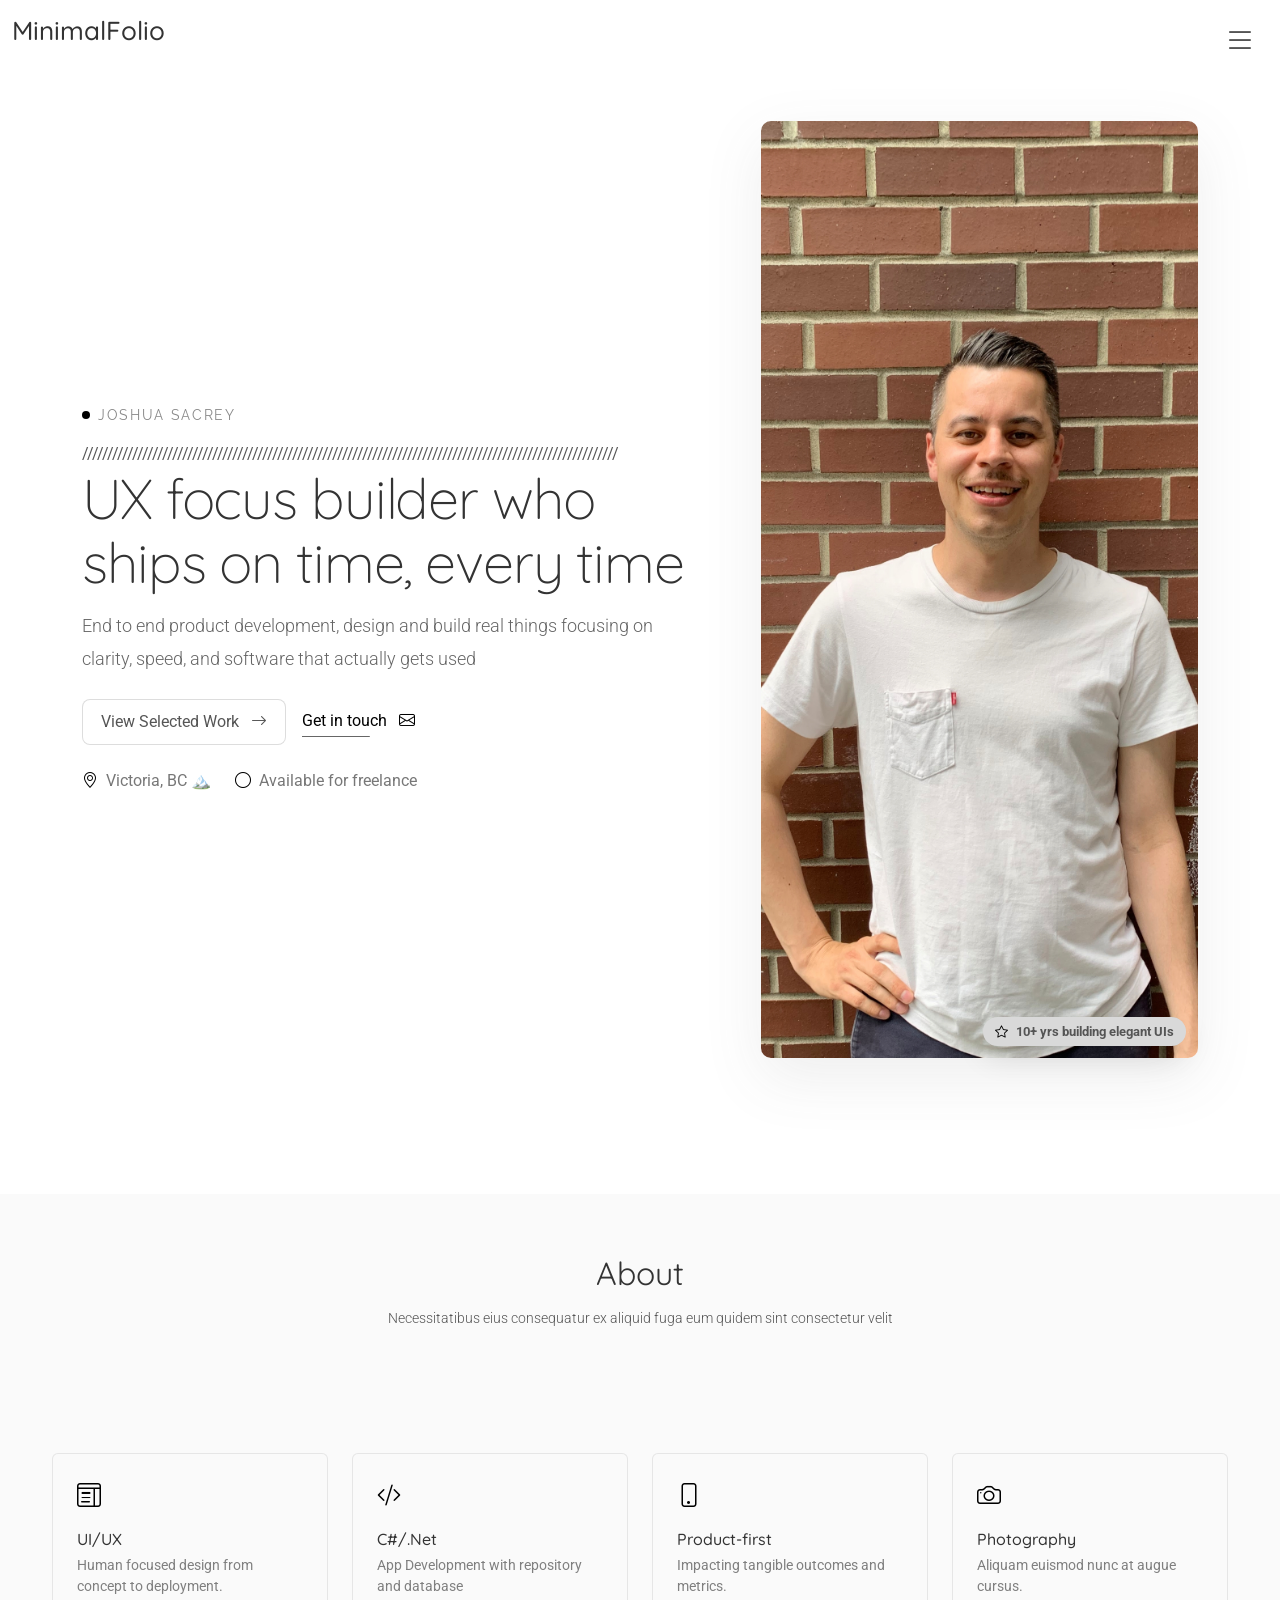
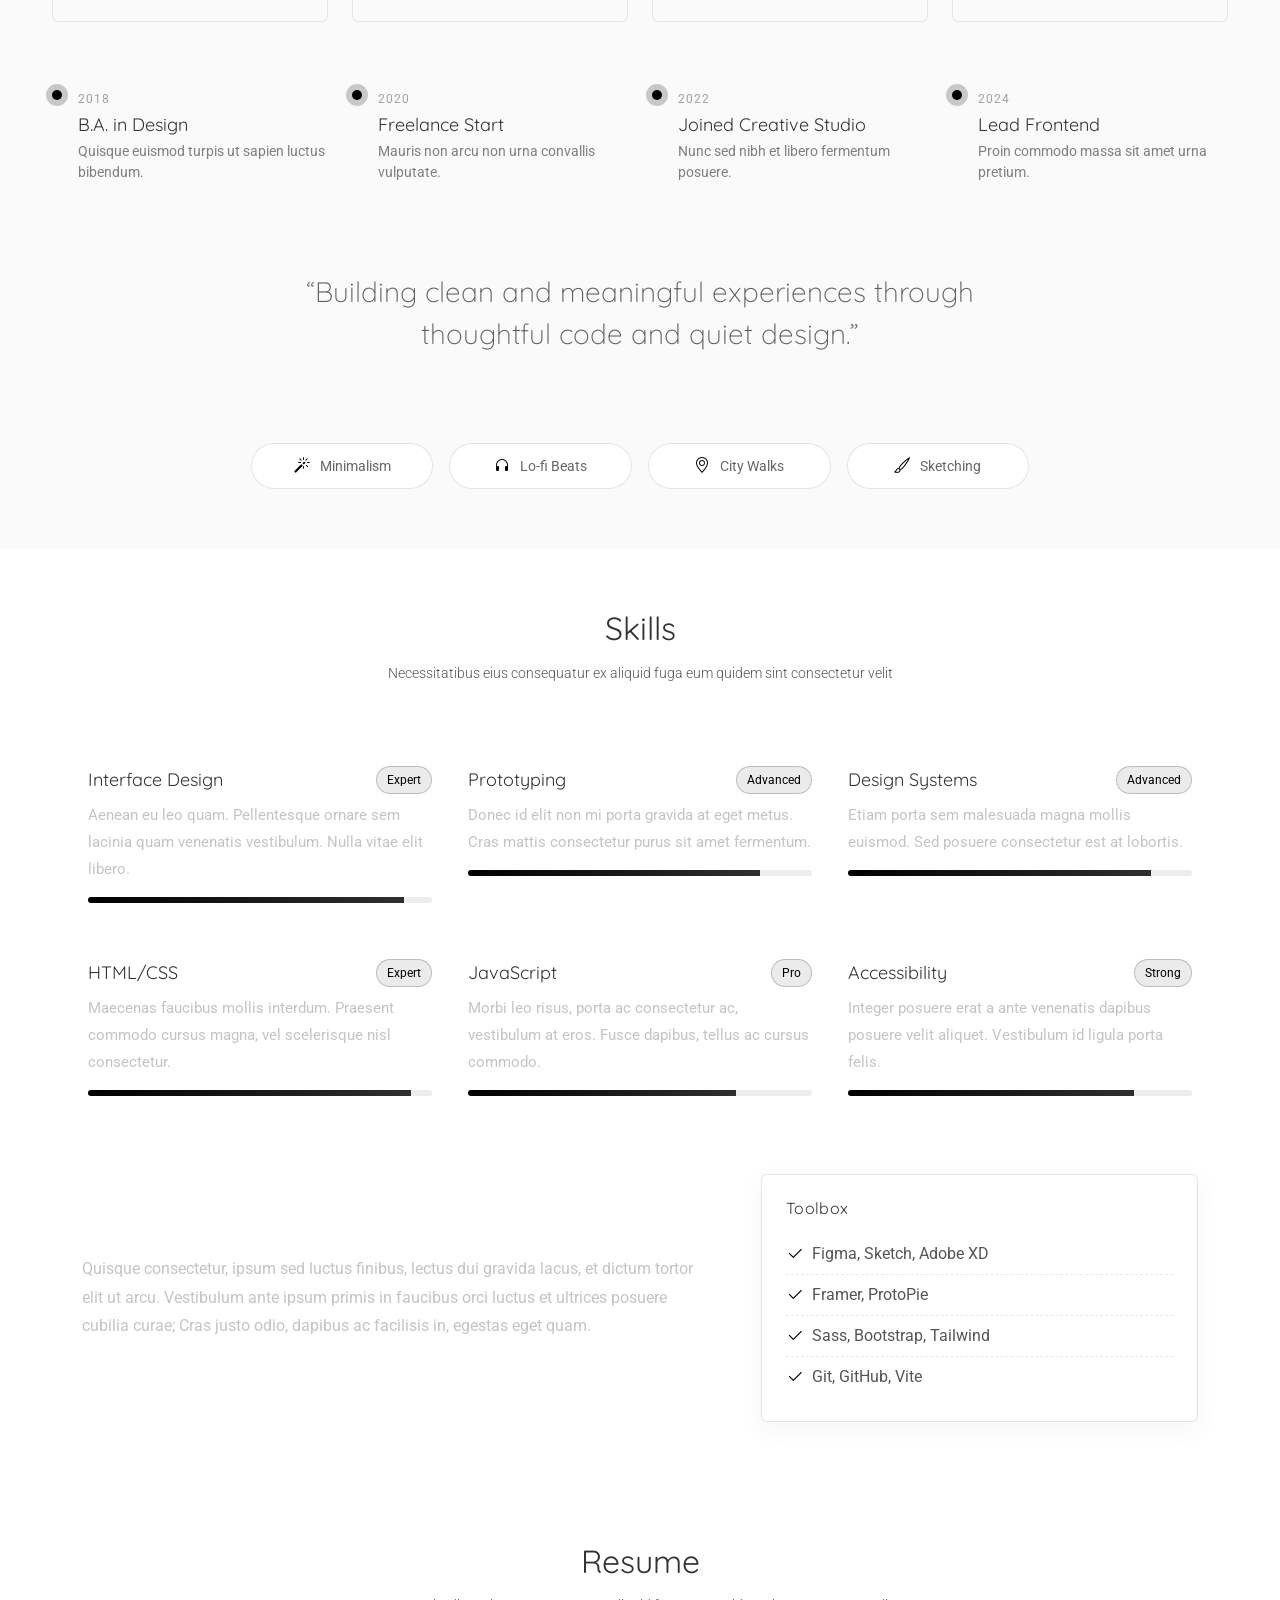
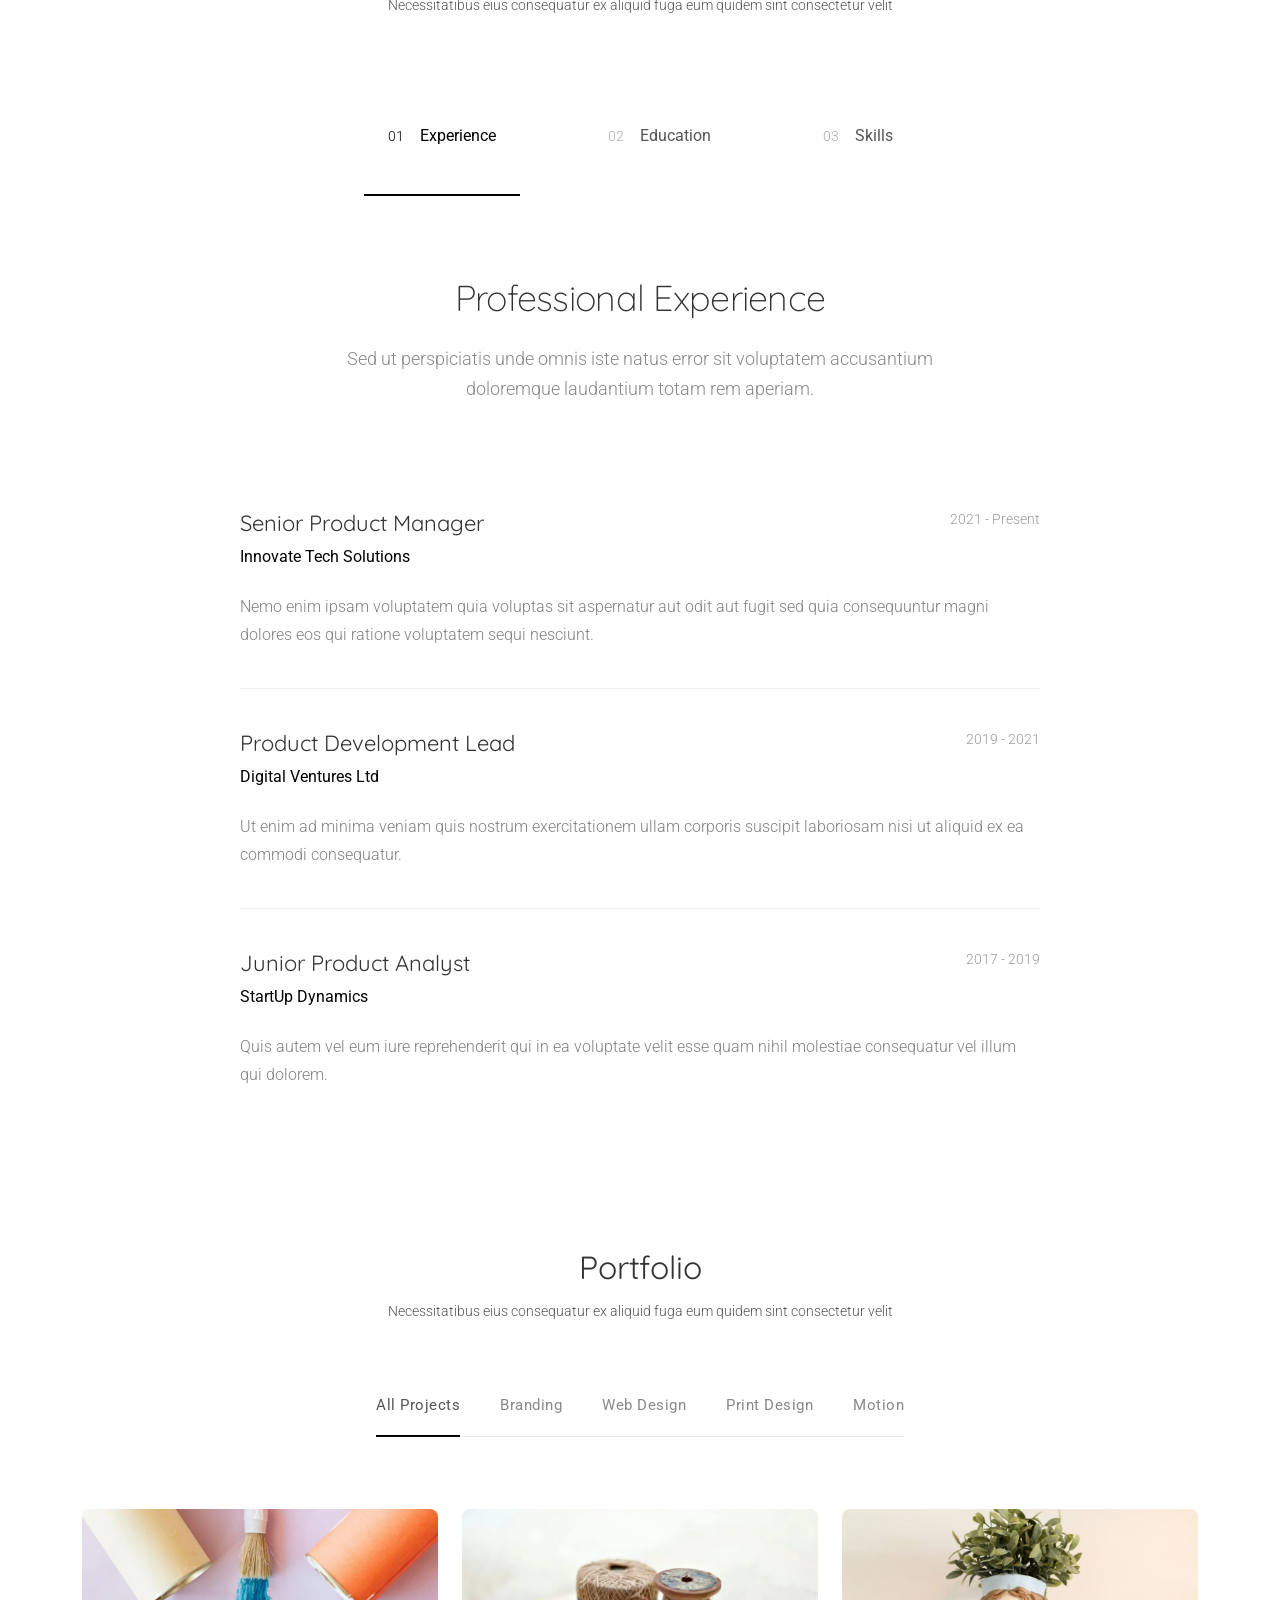
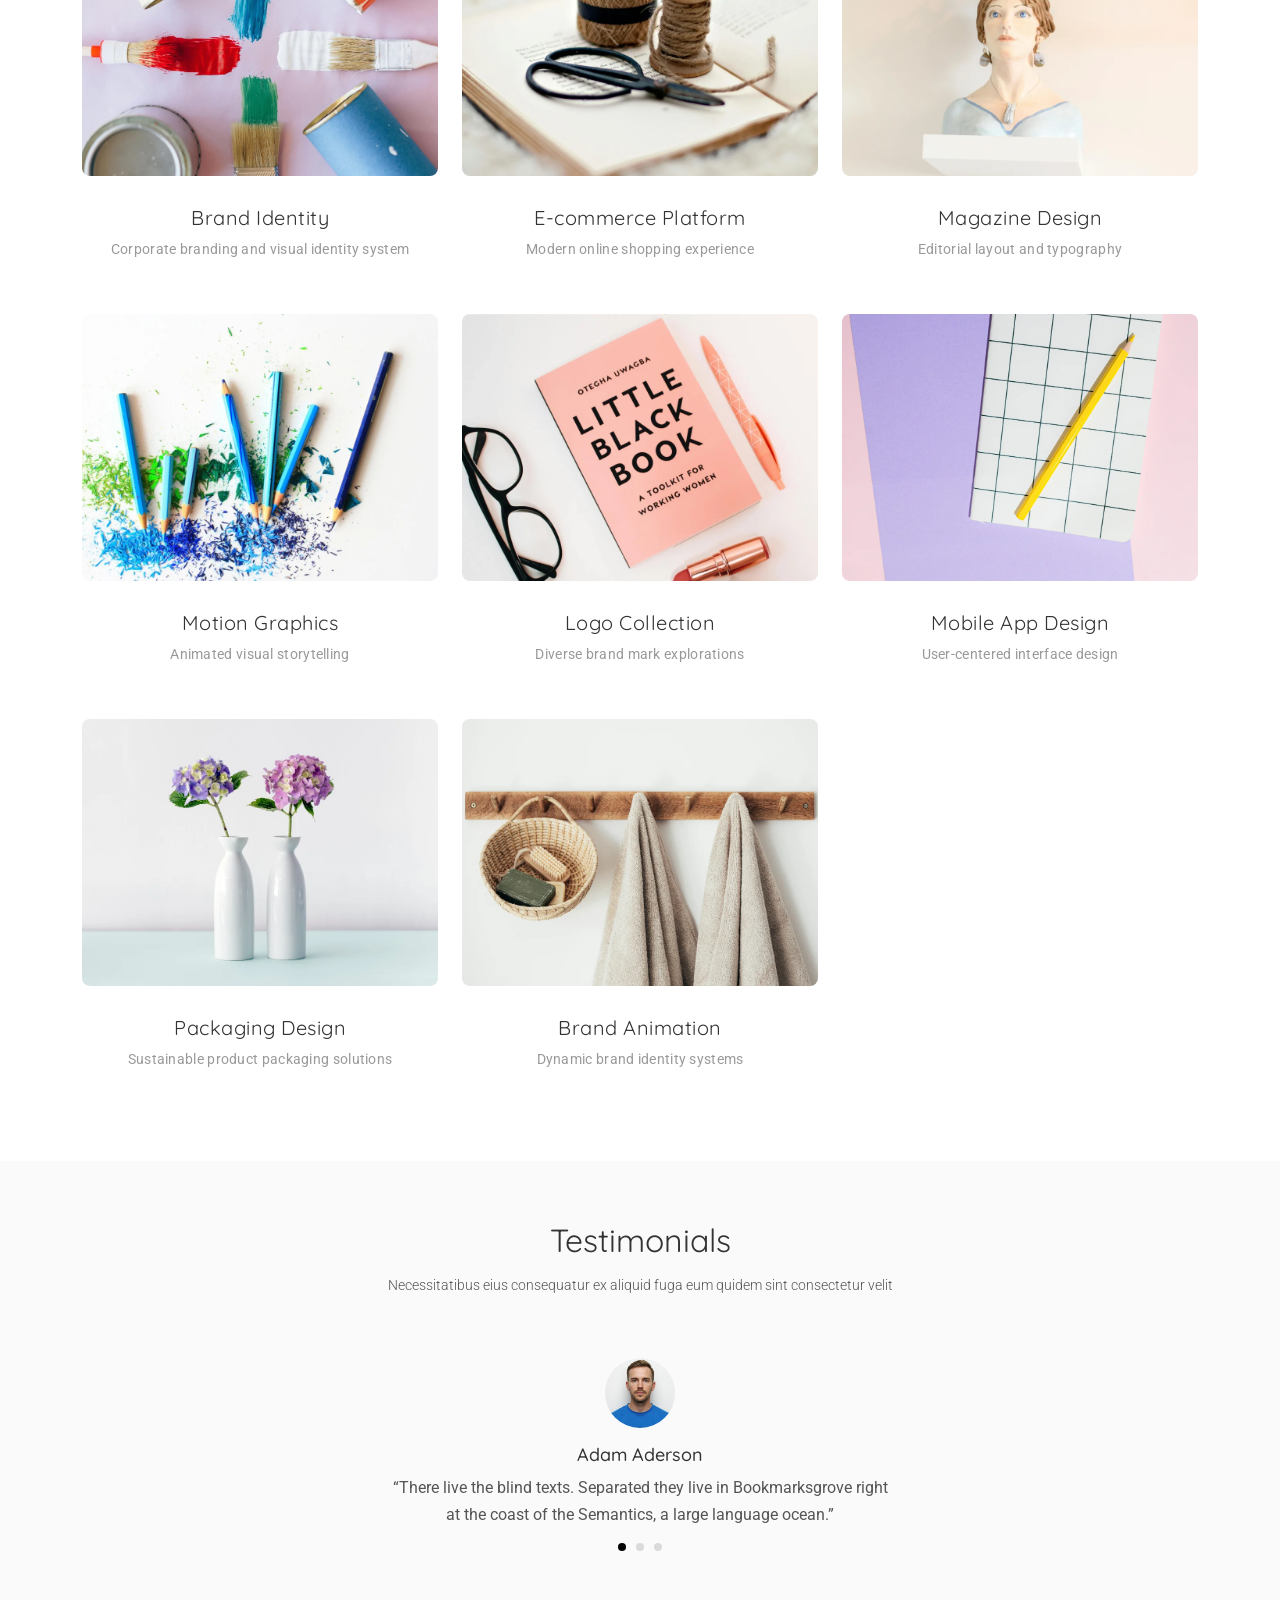
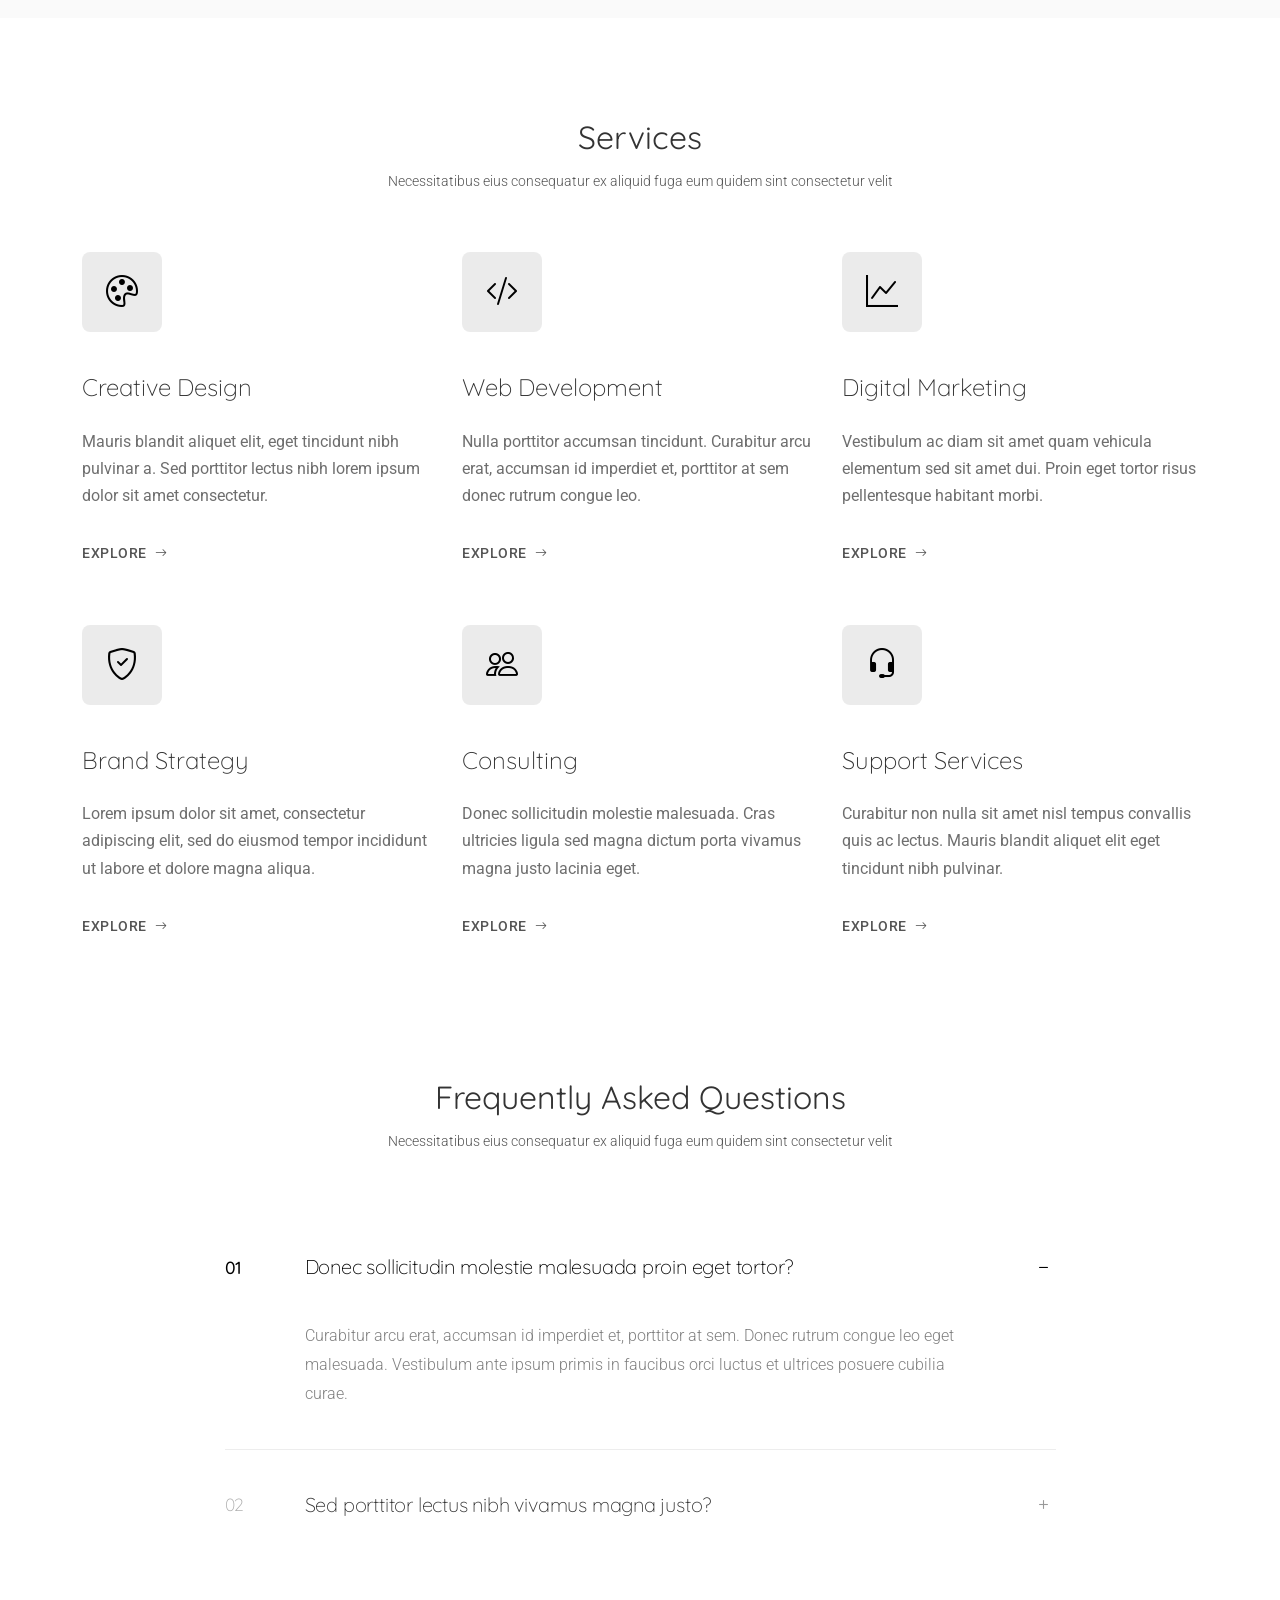
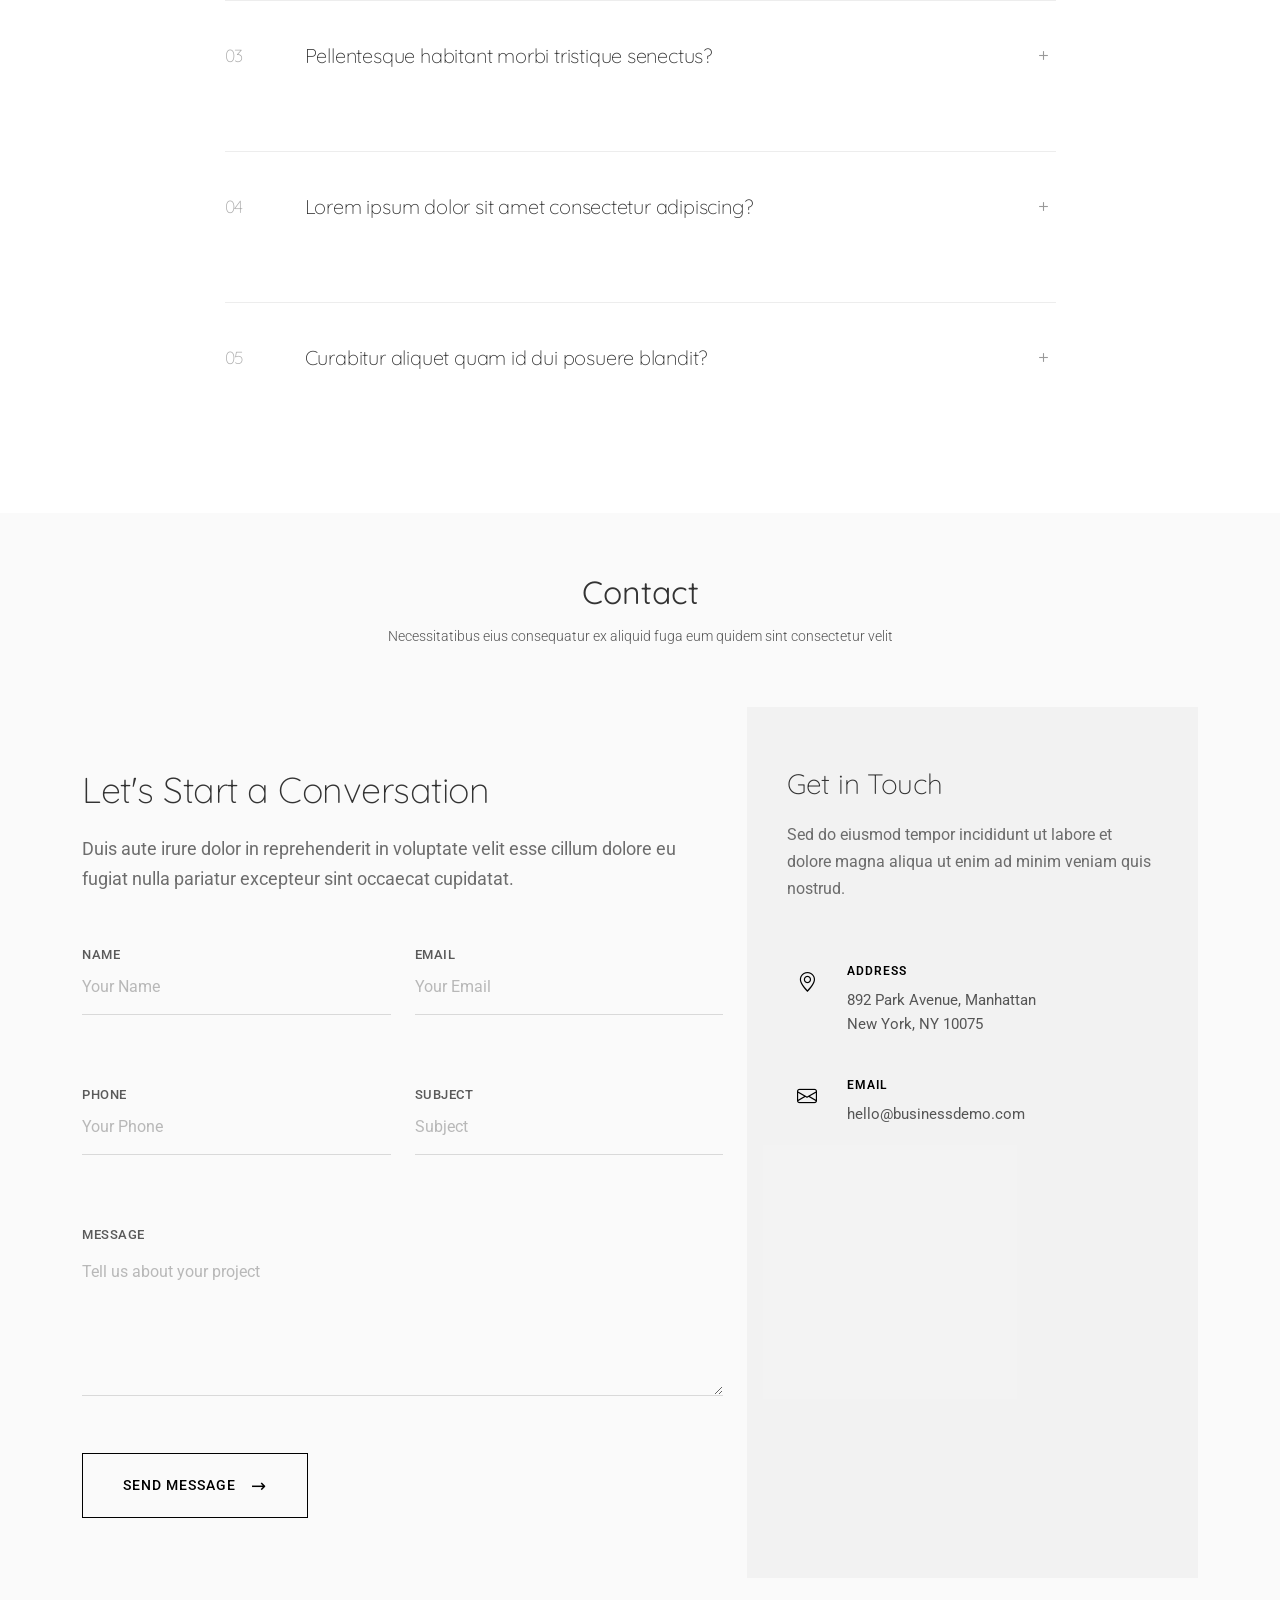
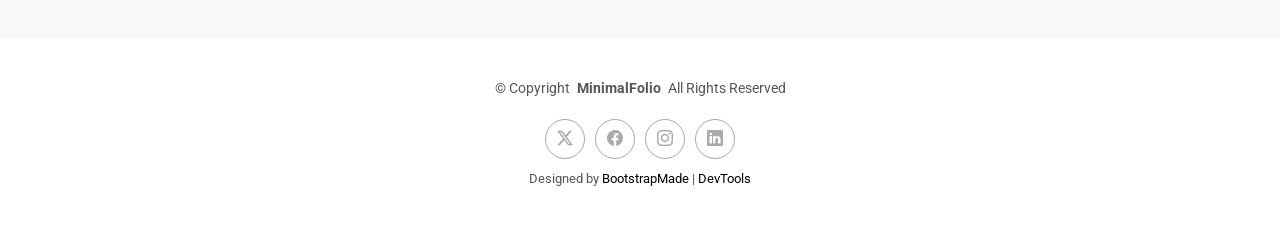
==== commit e50cb662: "Update portfolio content" ====
--- a/index.html
+++ b/index.html
@@ -95,9 +95,9 @@
             <div class="intro" data-aos="fade-right" data-aos-delay="150">
               <div class="eyebrow d-inline-flex align-items-center gap-2 mb-3">
                 <span class="dot"></span>
-                <span class="text">Lorem ipsum dolor sit amet</span>
-              </div>
-
+                <span class="text">Joshua Sacrey</span>
+              </div>
+///////////////////////////////////////////////////////////////////////////////////////////////////////////
               <h1 class="display-heading mb-3">
                 UX focus builder who ships on time, every time
               </h1>
@@ -133,7 +133,7 @@
 
           <div class="col-lg-5">
             <figure class="portrait-wrap position-relative" data-aos="fade-left" data-aos-delay="200">
-              <img src="assets/img/profile/main_page_profile_1.png" alt="Profile Portrait" class="img-fluid portrait-img">
+              <img src="assets/img/profile/Portfolio_pic_2.jpg" alt="Profile Portrait" class="img-fluid portrait-img">
               <figcaption class="visually-hidden">Minimal portrait preview</figcaption>
 
               <div class="badge note" data-aos="zoom-in" data-aos-delay="300">
@@ -160,44 +160,7 @@
 
       <div class="container" data-aos="fade-up" data-aos-delay="100">
 
-        <!-- Intro + Photo -->
-        <div class="row align-items-center justify-content-between intro-wrap gy-5">
-          <div class="col-lg-7" data-aos="fade-right" data-aos-delay="150">
-            <div class="intro-content">
-              <span class="eyebrow">Hello there</span>
-              <h2 class="headline">Hi, I’m Alex — a calm-minded creative developer crafting serene digital journeys</h2>
-              <p class="lead">
-                Lorem ipsum dolor sit amet, consectetur adipiscing elit. Pellentesque habitant morbi tristique senectus
-                et netus. Sed interdum, nunc non feugiat tempor, orci lorem luctus ligula, vitae rutrum nisl lorem non
-                nulla.
-              </p>
-              <p>
-                Integer posuere lacus in mi fringilla, eget luctus risus pulvinar. Curabitur a arcu a nisl tempus
-                sagittis. Aenean varius, tortor sed porttitor dictum, augue eros viverra lectus, at efficitur magna
-                lacus in risus.
-              </p>
-
-              <div class="cta-group">
-                <a href="#portfolio" class="btn-ghost">
-                  View My Work <i class="bi bi-arrow-down"></i>
-                </a>
-                <a href="#resume" class="link-underline">
-                  Download Resume <i class="bi bi-download"></i>
-                </a>
-              </div>
-            </div>
-          </div>
-
-          <div class="col-lg-5" data-aos="zoom-in" data-aos-delay="250">
-            <figure class="profile-figure text-center text-lg-end">
-              <img src="assets/img/profile/main_page_profile_1.png" alt="Portrait of me"
-                class="img-fluid profile-photo">
-              <figcaption class="profile-caption d-flex justify-content-end">
-              </figcaption>
-            </figure>
-          </div>
-        </div>
-        <!-- End Intro + Photo -->
+        
 
         <!-- Skills Grid -->
         <div class="skills-wrap">
@@ -206,21 +169,21 @@
               <div class="skill-item">
                 <i class="bi bi-layout-text-window"></i>
                 <h3>UI/UX</h3>
-                <p>Vivamus sagittis lacus molestie placerat.</p>
+                <p>Human focused design from concept to deployment.</p>
               </div>
             </div>
             <div class="col-6 col-md-4 col-lg-3" data-aos="fade-up" data-aos-delay="180">
               <div class="skill-item">
                 <i class="bi bi-code-slash"></i>
-                <h3>React.js</h3>
-                <p>Maecenas pharetra magna sit amet risus.</p>
+                <h3>C#/.Net</h3>
+                <p>App Development with repository and database </p>
               </div>
             </div>
             <div class="col-6 col-md-4 col-lg-3" data-aos="fade-up" data-aos-delay="240">
               <div class="skill-item">
                 <i class="bi bi-phone"></i>
-                <h3>Mobile-first</h3>
-                <p>Donec id elit non mi porta gravida.</p>
+                <h3>Product-first</h3>
+                <p>Impacting tangible outcomes and metrics.</p>
               </div>
             </div>
             <div class="col-6 col-md-4 col-lg-3" data-aos="fade-up" data-aos-delay="300">
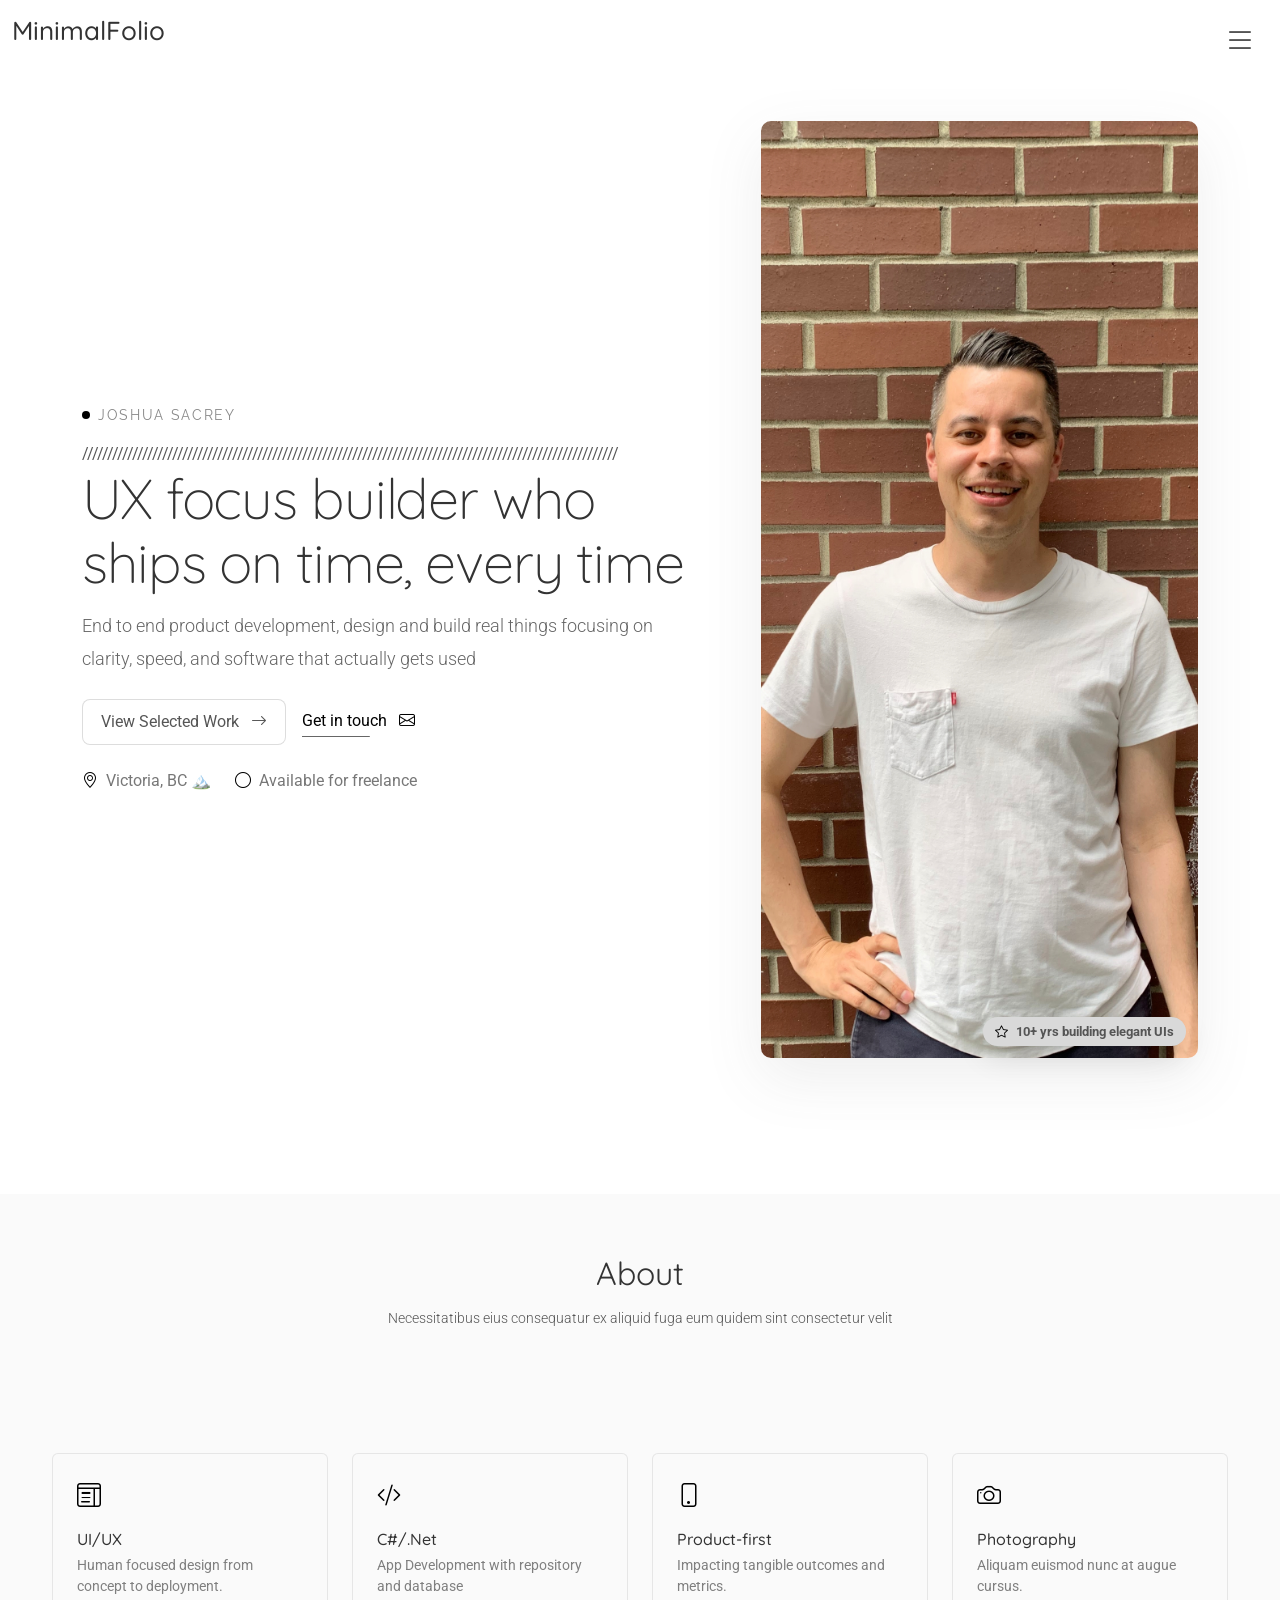
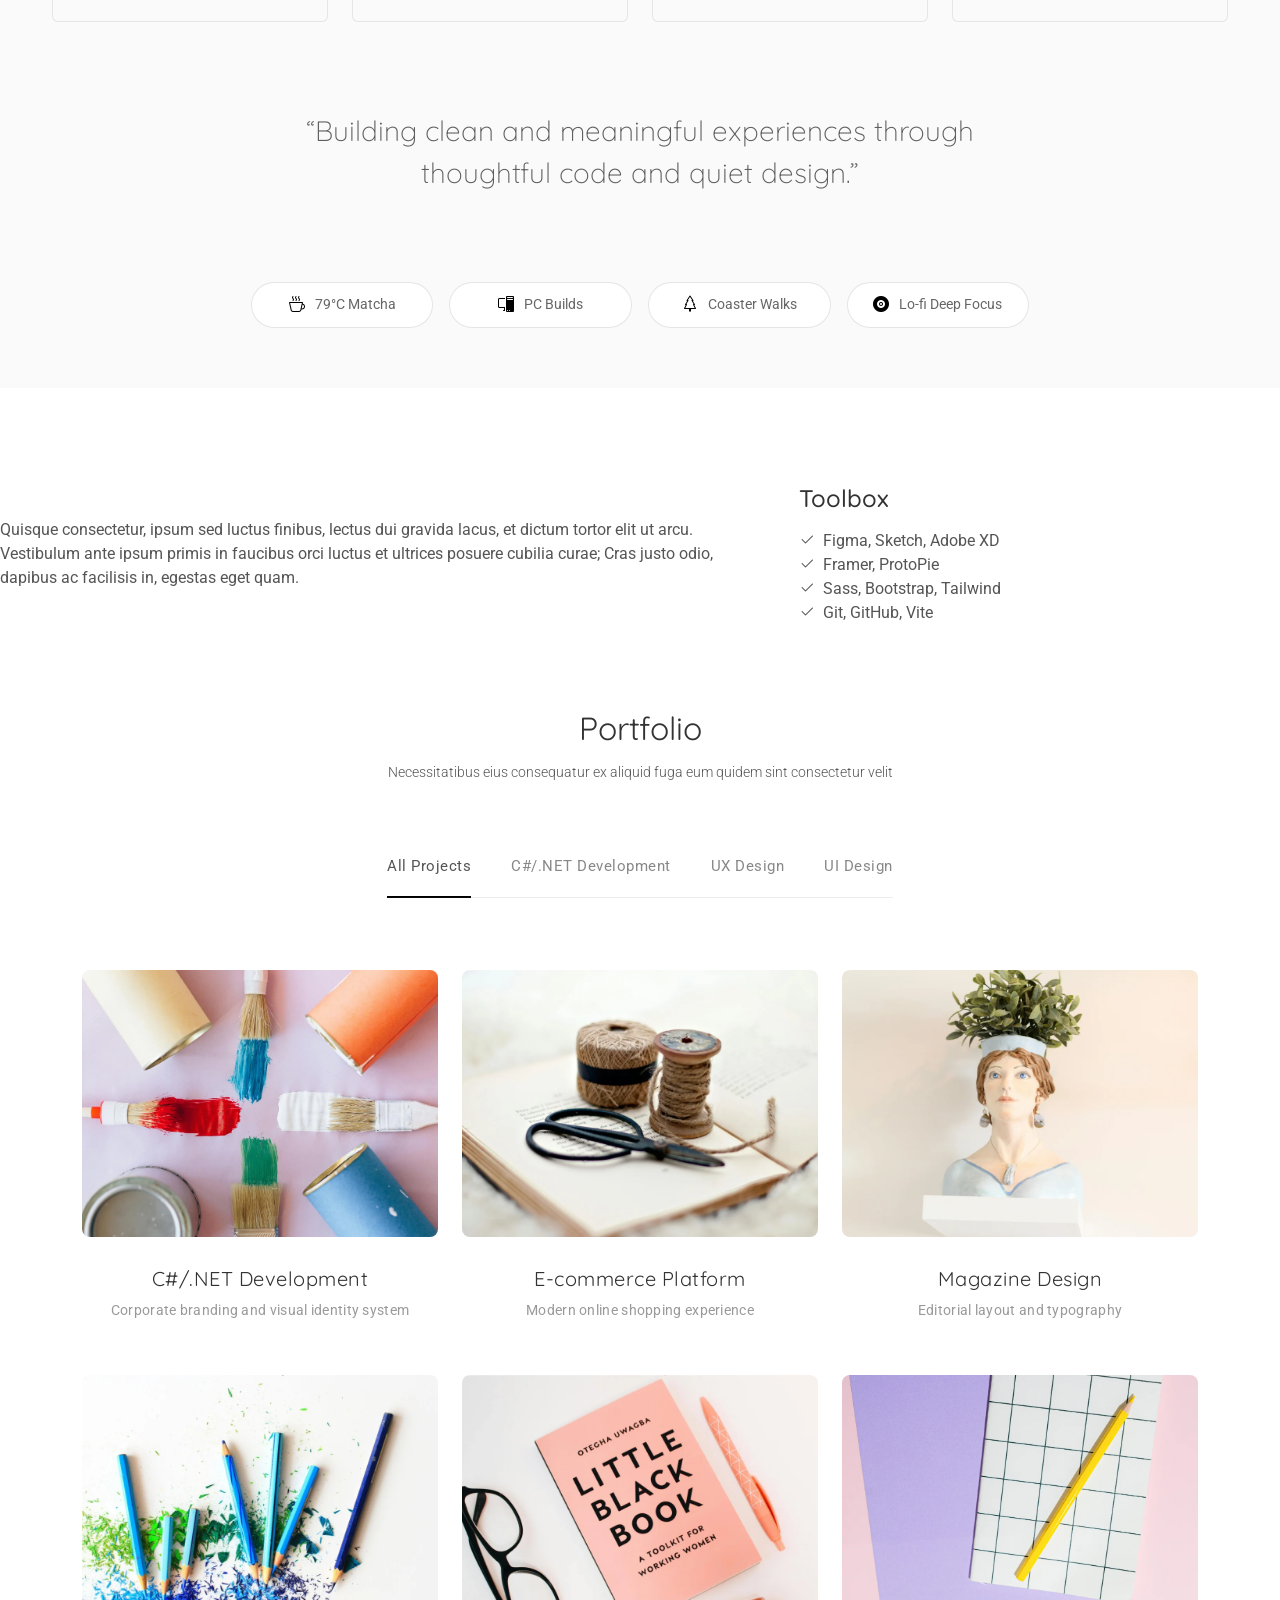
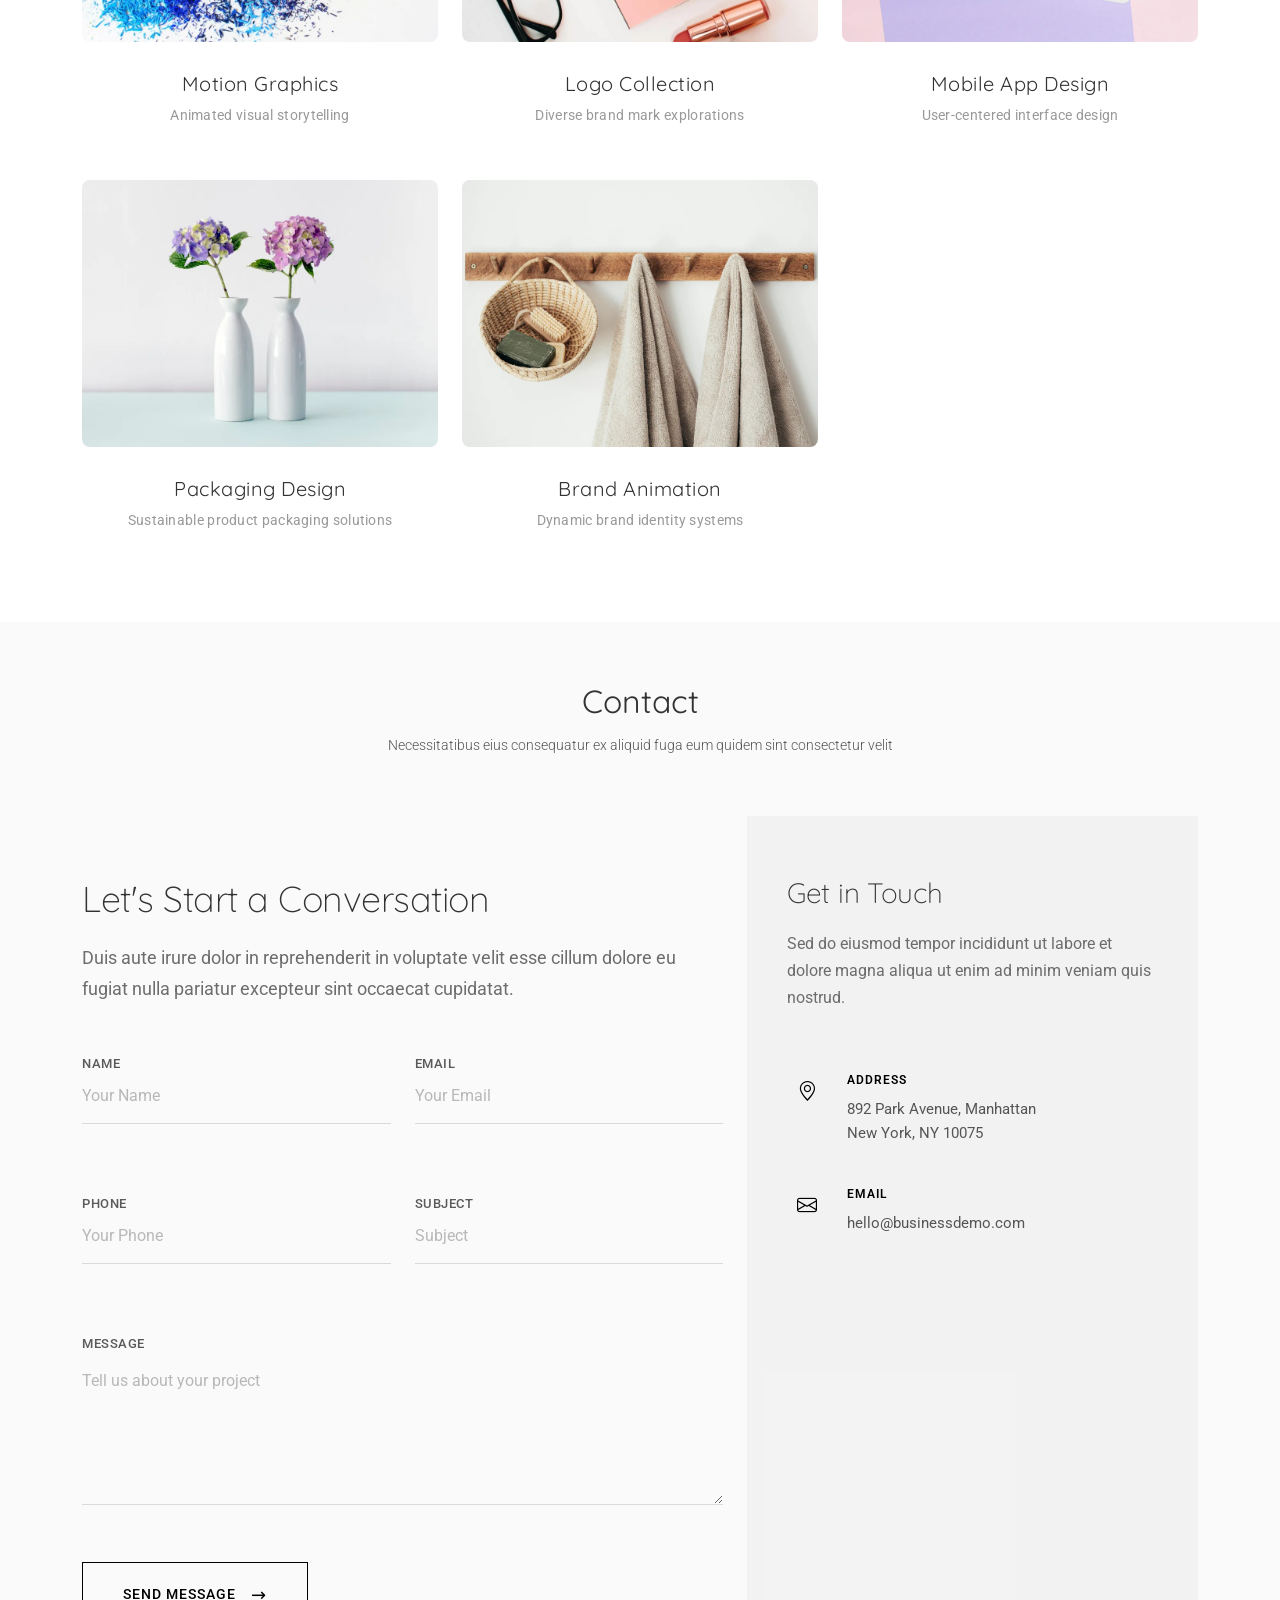
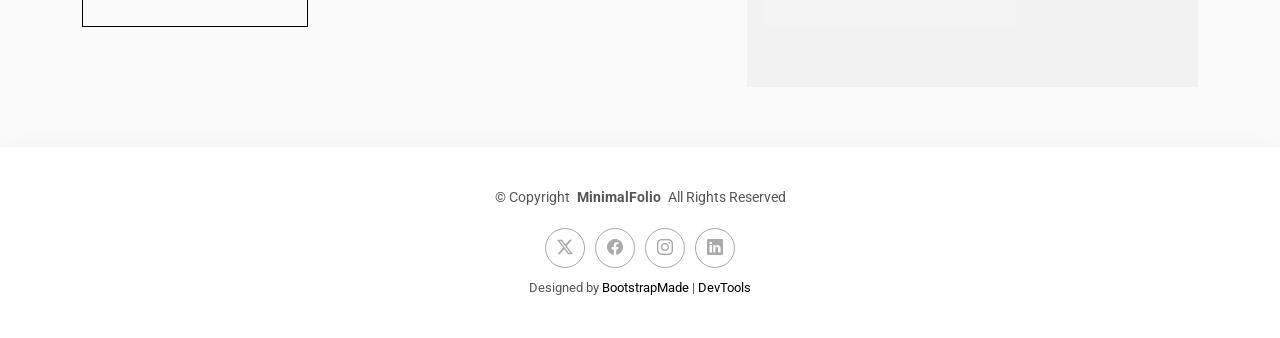
==== commit 2072fa08: "Update portfolio pages" ====
--- a/index.html
+++ b/index.html
@@ -96,6 +96,8 @@
               <div class="eyebrow d-inline-flex align-items-center gap-2 mb-3">
                 <span class="dot"></span>
                 <span class="text">Joshua Sacrey</span>
+
+                
               </div>
 ///////////////////////////////////////////////////////////////////////////////////////////////////////////
               <h1 class="display-heading mb-3">
@@ -148,7 +150,7 @@
       </div>
 
     </section><!-- /Hero Section -->
-
+    
     <!-- About Section -->
     <section id="about" class="about section light-background">
 
@@ -197,44 +199,7 @@
         </div>
         <!-- End Skills Grid -->
 
-        <!-- Journey Timeline -->
-        <div class="journey-wrap">
-          <div class="row g-4">
-            <div class="col-md-6 col-lg-3" data-aos="fade-up" data-aos-delay="120">
-              <article class="timeline-item">
-                <span class="dot"></span>
-                <time>2018</time>
-                <h4>B.A. in Design</h4>
-                <p>Quisque euismod turpis ut sapien luctus bibendum.</p>
-              </article>
-            </div>
-            <div class="col-md-6 col-lg-3" data-aos="fade-up" data-aos-delay="180">
-              <article class="timeline-item">
-                <span class="dot"></span>
-                <time>2020</time>
-                <h4>Freelance Start</h4>
-                <p>Mauris non arcu non urna convallis vulputate.</p>
-              </article>
-            </div>
-            <div class="col-md-6 col-lg-3" data-aos="fade-up" data-aos-delay="240">
-              <article class="timeline-item">
-                <span class="dot"></span>
-                <time>2022</time>
-                <h4>Joined Creative Studio</h4>
-                <p>Nunc sed nibh et libero fermentum posuere.</p>
-              </article>
-            </div>
-            <div class="col-md-6 col-lg-3" data-aos="fade-up" data-aos-delay="300">
-              <article class="timeline-item">
-                <span class="dot"></span>
-                <time>2024</time>
-                <h4>Lead Frontend</h4>
-                <p>Proin commodo massa sit amet urna pretium.</p>
-              </article>
-            </div>
-          </div>
-        </div>
-        <!-- End Journey Timeline -->
+      
 
         <!-- Quote -->
         <blockquote class="personal-quote" data-aos="fade-down" data-aos-delay="200">
@@ -247,26 +212,26 @@
           <div class="row g-3 justify-content-center">
             <div class="col-6 col-md-3 col-lg-2" data-aos="zoom-in" data-aos-delay="120">
               <div class="fact-pill">
-                <i class="bi bi-magic"></i>
-                <span>Minimalism</span>
+                <i class="bi-cup-hot"></i>
+                <span>79°C Matcha</span>
               </div>
             </div>
             <div class="col-6 col-md-3 col-lg-2" data-aos="zoom-in" data-aos-delay="160">
               <div class="fact-pill">
-                <i class="bi bi-headphones"></i>
-                <span>Lo-fi Beats</span>
+                <i class="bi-pc-display"></i>
+                <span>PC Builds</span>
               </div>
             </div>
             <div class="col-6 col-md-3 col-lg-2" data-aos="zoom-in" data-aos-delay="200">
               <div class="fact-pill">
-                <i class="bi bi-geo-alt"></i>
-                <span>City Walks</span>
+                <i class="bi-tree"></i>
+                <span>Coaster Walks</span>
               </div>
             </div>
             <div class="col-6 col-md-3 col-lg-2" data-aos="zoom-in" data-aos-delay="240">
               <div class="fact-pill">
-                <i class="bi bi-brush"></i>
-                <span>Sketching</span>
+                <i class="bi-vinyl-fill"></i>
+                <span>Lo-fi Deep Focus</span>
               </div>
             </div>
           </div>
@@ -277,111 +242,7 @@
 
     </section><!-- /About Section -->
 
-    <!-- Skills Section -->
-    <section id="skills" class="skills section">
-
-      <!-- Section Title -->
-      <div class="container section-title" data-aos="fade-up">
-        <h2>Skills</h2>
-        <p>Necessitatibus eius consequatur ex aliquid fuga eum quidem sint consectetur velit</p>
-      </div><!-- End Section Title -->
-
-      <div class="container" data-aos="fade-up" data-aos-delay="100">
-
-        <div class="row gy-4">
-          <div class="col-lg-4" data-aos="fade-up" data-aos-delay="150">
-            <article class="skill-block skills-animation">
-              <header class="d-flex align-items-center justify-content-between mb-2">
-                <h3 class="skill-title">Interface Design</h3>
-                <span class="skill-badge">Expert</span>
-              </header>
-              <p class="skill-desc">Aenean eu leo quam. Pellentesque ornare sem lacinia quam venenatis vestibulum. Nulla
-                vitae elit libero.</p>
-              <div class="progress slim">
-                <div class="progress-bar" role="progressbar" aria-valuenow="92" aria-valuemin="0" aria-valuemax="100">
-                </div>
-              </div>
-            </article>
-          </div>
-
-          <div class="col-lg-4" data-aos="fade-up" data-aos-delay="200">
-            <article class="skill-block skills-animation">
-              <header class="d-flex align-items-center justify-content-between mb-2">
-                <h3 class="skill-title">Prototyping</h3>
-                <span class="skill-badge">Advanced</span>
-              </header>
-              <p class="skill-desc">Donec id elit non mi porta gravida at eget metus. Cras mattis consectetur purus sit
-                amet fermentum.</p>
-              <div class="progress slim">
-                <div class="progress-bar" role="progressbar" aria-valuenow="85" aria-valuemin="0" aria-valuemax="100">
-                </div>
-              </div>
-            </article>
-          </div>
-
-          <div class="col-lg-4" data-aos="fade-up" data-aos-delay="250">
-            <article class="skill-block skills-animation">
-              <header class="d-flex align-items-center justify-content-between mb-2">
-                <h3 class="skill-title">Design Systems</h3>
-                <span class="skill-badge">Advanced</span>
-              </header>
-              <p class="skill-desc">Etiam porta sem malesuada magna mollis euismod. Sed posuere consectetur est at
-                lobortis.</p>
-              <div class="progress slim">
-                <div class="progress-bar" role="progressbar" aria-valuenow="88" aria-valuemin="0" aria-valuemax="100">
-                </div>
-              </div>
-            </article>
-          </div>
-        </div><!-- End Skill Row 1 -->
-
-        <div class="row gy-4 mt-1">
-          <div class="col-lg-4" data-aos="fade-up" data-aos-delay="150">
-            <article class="skill-block skills-animation">
-              <header class="d-flex align-items-center justify-content-between mb-2">
-                <h3 class="skill-title">HTML/CSS</h3>
-                <span class="skill-badge">Expert</span>
-              </header>
-              <p class="skill-desc">Maecenas faucibus mollis interdum. Praesent commodo cursus magna, vel scelerisque
-                nisl consectetur.</p>
-              <div class="progress slim">
-                <div class="progress-bar" role="progressbar" aria-valuenow="94" aria-valuemin="0" aria-valuemax="100">
-                </div>
-              </div>
-            </article>
-          </div>
-
-          <div class="col-lg-4" data-aos="fade-up" data-aos-delay="200">
-            <article class="skill-block skills-animation">
-              <header class="d-flex align-items-center justify-content-between mb-2">
-                <h3 class="skill-title">JavaScript</h3>
-                <span class="skill-badge">Pro</span>
-              </header>
-              <p class="skill-desc">Morbi leo risus, porta ac consectetur ac, vestibulum at eros. Fusce dapibus, tellus
-                ac cursus commodo.</p>
-              <div class="progress slim">
-                <div class="progress-bar" role="progressbar" aria-valuenow="78" aria-valuemin="0" aria-valuemax="100">
-                </div>
-              </div>
-            </article>
-          </div>
-
-          <div class="col-lg-4" data-aos="fade-up" data-aos-delay="250">
-            <article class="skill-block skills-animation">
-              <header class="d-flex align-items-center justify-content-between mb-2">
-                <h3 class="skill-title">Accessibility</h3>
-                <span class="skill-badge">Strong</span>
-              </header>
-              <p class="skill-desc">Integer posuere erat a ante venenatis dapibus posuere velit aliquet. Vestibulum id
-                ligula porta felis.</p>
-              <div class="progress slim">
-                <div class="progress-bar" role="progressbar" aria-valuenow="83" aria-valuemin="0" aria-valuemax="100">
-                </div>
-              </div>
-            </article>
-          </div>
-        </div><!-- End Skill Row 2 -->
-
+    
         <div class="row gx-5 gy-4 mt-5 align-items-center alt-grid">
           <div class="col-lg-5 order-lg-2" data-aos="fade-left" data-aos-delay="150">
             <div class="soft-card p-4 rounded-2">
@@ -410,193 +271,7 @@
 
       </div>
 
-    </section><!-- /Skills Section -->
-
-    <!-- Resume Section -->
-    <section id="resume" class="resume section">
-
-      <!-- Section Title -->
-      <div class="container section-title" data-aos="fade-up">
-        <h2>Resume</h2>
-        <p>Necessitatibus eius consequatur ex aliquid fuga eum quidem sint consectetur velit</p>
-      </div><!-- End Section Title -->
-
-      <div class="container" data-aos="fade-up" data-aos-delay="100">
-
-        <div class="row">
-          <div class="col-lg-12">
-            <ul class="nav nav-pills resume-navigation justify-content-center" id="resume-resume-tabs" role="tablist"
-              data-aos="fade-up" data-aos-delay="200">
-              <li class="nav-item" role="presentation">
-                <button class="nav-link active" id="resume-experience-tab" data-bs-toggle="pill"
-                  data-bs-target="#resume-experience" type="button" role="tab" aria-controls="resume-experience"
-                  aria-selected="true">
-                  <span class="nav-number">01</span>
-                  <span class="nav-label">Experience</span>
-                </button>
-              </li>
-              <li class="nav-item" role="presentation">
-                <button class="nav-link" id="resume-education-tab" data-bs-toggle="pill"
-                  data-bs-target="#resume-education" type="button" role="tab" aria-controls="resume-education"
-                  aria-selected="false">
-                  <span class="nav-number">02</span>
-                  <span class="nav-label">Education</span>
-                </button>
-              </li>
-              <li class="nav-item" role="presentation">
-                <button class="nav-link" id="resume-skills-tab" data-bs-toggle="pill" data-bs-target="#resume-skills"
-                  type="button" role="tab" aria-controls="resume-skills" aria-selected="false">
-                  <span class="nav-number">03</span>
-                  <span class="nav-label">Skills</span>
-                </button>
-              </li>
-            </ul>
-          </div>
-        </div>
-
-        <div class="tab-content resume-content" id="resume-resume-tabContent">
-          <div class="tab-pane fade show active" id="resume-experience" role="tabpanel"
-            aria-labelledby="resume-experience-tab" tabindex="0" data-aos="fade-up" data-aos-delay="300">
-            <div class="section-intro">
-              <h2>Professional Experience</h2>
-              <p>Sed ut perspiciatis unde omnis iste natus error sit voluptatem accusantium doloremque laudantium totam
-                rem aperiam.</p>
-            </div>
-
-            <div class="experience-grid">
-              <div class="experience-item" data-aos="fade-up" data-aos-delay="400">
-                <div class="item-header">
-                  <div class="position-info">
-                    <h3>Senior Product Manager</h3>
-                    <div class="company">Innovate Tech Solutions</div>
-                  </div>
-                  <div class="period">2021 - Present</div>
-                </div>
-                <div class="item-content">
-                  <p>Nemo enim ipsam voluptatem quia voluptas sit aspernatur aut odit aut fugit sed quia consequuntur
-                    magni dolores eos qui ratione voluptatem sequi nesciunt.</p>
-                </div>
-              </div>
-
-              <div class="experience-item" data-aos="fade-up" data-aos-delay="450">
-                <div class="item-header">
-                  <div class="position-info">
-                    <h3>Product Development Lead</h3>
-                    <div class="company">Digital Ventures Ltd</div>
-                  </div>
-                  <div class="period">2019 - 2021</div>
-                </div>
-                <div class="item-content">
-                  <p>Ut enim ad minima veniam quis nostrum exercitationem ullam corporis suscipit laboriosam nisi ut
-                    aliquid ex ea commodi consequatur.</p>
-                </div>
-              </div>
-
-              <div class="experience-item" data-aos="fade-up" data-aos-delay="500">
-                <div class="item-header">
-                  <div class="position-info">
-                    <h3>Junior Product Analyst</h3>
-                    <div class="company">StartUp Dynamics</div>
-                  </div>
-                  <div class="period">2017 - 2019</div>
-                </div>
-                <div class="item-content">
-                  <p>Quis autem vel eum iure reprehenderit qui in ea voluptate velit esse quam nihil molestiae
-                    consequatur vel illum qui dolorem.</p>
-                </div>
-              </div>
-            </div>
-          </div>
-
-          <div class="tab-pane fade" id="resume-education" role="tabpanel" aria-labelledby="resume-education-tab"
-            tabindex="0" data-aos="fade-up" data-aos-delay="300">
-            <div class="section-intro">
-              <h2>Educational Background</h2>
-              <p>At vero eos et accusamus et iusto odio dignissimos ducimus qui blanditiis praesentium voluptatum
-                deleniti atque corrupti.</p>
-            </div>
-
-            <div class="education-list">
-              <div class="education-entry" data-aos="fade-up" data-aos-delay="400">
-                <div class="degree-year">2017</div>
-                <div class="degree-details">
-                  <h3>Master of Business Administration</h3>
-                  <div class="institution">Metropolitan Business School</div>
-                  <p>Excepteur sint occaecat cupidatat non proident sunt in culpa qui officia deserunt mollit anim id
-                    est laborum.</p>
-                </div>
-              </div>
-
-              <div class="education-entry" data-aos="fade-up" data-aos-delay="450">
-                <div class="degree-year">2014</div>
-                <div class="degree-details">
-                  <h3>Bachelor of Computer Science</h3>
-                  <div class="institution">Tech University Institute</div>
-                  <p>Lorem ipsum dolor sit amet consectetur adipiscing elit sed do eiusmod tempor incididunt ut labore
-                    et dolore magna aliqua.</p>
-                </div>
-              </div>
-
-              <div class="education-entry" data-aos="fade-up" data-aos-delay="500">
-                <div class="degree-year">2019</div>
-                <div class="degree-details">
-                  <h3>Professional Certificate in Project Management</h3>
-                  <div class="institution">Global Learning Academy</div>
-                  <p>Duis aute irure dolor in reprehenderit in voluptate velit esse cillum dolore eu fugiat nulla
-                    pariatur.</p>
-                </div>
-              </div>
-            </div>
-          </div>
-
-          <div class="tab-pane fade" id="resume-skills" role="tabpanel" aria-labelledby="resume-skills-tab" tabindex="0"
-            data-aos="fade-up" data-aos-delay="300">
-            <div class="section-intro">
-              <h2>Core Competencies</h2>
-              <p>Nam libero tempore cum soluta nobis est eligendi optio cumque nihil impedit quo minus id quod maxime
-                placeat.</p>
-            </div>
-
-            <div class="skills-categories">
-              <div class="skill-category" data-aos="fade-up" data-aos-delay="400">
-                <h3>Technical Skills</h3>
-                <div class="skill-tags">
-                  <span class="skill-tag">Product Strategy</span>
-                  <span class="skill-tag">Data Analysis</span>
-                  <span class="skill-tag">User Research</span>
-                  <span class="skill-tag">Agile Methodology</span>
-                  <span class="skill-tag">A/B Testing</span>
-                </div>
-              </div>
-
-              <div class="skill-category" data-aos="fade-up" data-aos-delay="450">
-                <h3>Leadership</h3>
-                <div class="skill-tags">
-                  <span class="skill-tag">Team Management</span>
-                  <span class="skill-tag">Strategic Planning</span>
-                  <span class="skill-tag">Cross-functional Collaboration</span>
-                  <span class="skill-tag">Stakeholder Communication</span>
-                </div>
-              </div>
-
-              <div class="skill-category" data-aos="fade-up" data-aos-delay="500">
-                <h3>Tools &amp; Platforms</h3>
-                <div class="skill-tags">
-                  <span class="skill-tag">Figma</span>
-                  <span class="skill-tag">Jira</span>
-                  <span class="skill-tag">Google Analytics</span>
-                  <span class="skill-tag">Tableau</span>
-                  <span class="skill-tag">Slack</span>
-                </div>
-              </div>
-            </div>
-          </div>
-        </div>
-
-      </div>
-
-    </section><!-- /Resume Section -->
-
+    
     <!-- Portfolio Section -->
     <section id="portfolio" class="portfolio section">
 
@@ -613,10 +288,9 @@
           <div class="portfolio-filters-wrapper" data-aos="fade-up" data-aos-delay="100">
             <ul class="portfolio-filters isotope-filters">
               <li data-filter="*" class="filter-active">All Projects</li>
-              <li data-filter=".filter-branding">Branding</li>
-              <li data-filter=".filter-web">Web Design</li>
-              <li data-filter=".filter-print">Print Design</li>
-              <li data-filter=".filter-motion">Motion</li>
+              <li data-filter=".filter-branding">C#/.NET Development</li>
+              <li data-filter=".filter-web">UX Design</li>
+            <li data-filter=".filter-print">UI Design</li>  
             </ul>
           </div>
 
@@ -625,12 +299,12 @@
             <div class="col-lg-4 col-md-6 portfolio-item isotope-item filter-branding">
               <div class="portfolio-card">
                 <div class="image-container">
-                  <img src="assets/img/portfolio/portfolio-3.webp" class="img-fluid" alt="Brand Identity"
+                  <img src="assets/img/portfolio/portfolio-3.webp" class="img-fluid" alt="C#/.NET Development"
                     loading="lazy">
                   <div class="overlay">
                     <div class="overlay-content">
                       <a href="assets/img/portfolio/portfolio-3.webp" class="glightbox zoom-link"
-                        title="Brand Identity Project">
+                        title="C#/.NET Development Project">
                         <i class="bi bi-zoom-in"></i>
                       </a>
                       <a href="portfolio-details.html" class="details-link" title="View Project Details">
@@ -640,7 +314,7 @@
                   </div>
                 </div>
                 <div class="content">
-                  <h3>Brand Identity</h3>
+                  <h3>C#/.NET Development</h3>
                   <p>Corporate branding and visual identity system</p>
                 </div>
               </div>
@@ -649,12 +323,12 @@
             <div class="col-lg-4 col-md-6 portfolio-item isotope-item filter-web">
               <div class="portfolio-card">
                 <div class="image-container">
-                  <img src="assets/img/portfolio/portfolio-7.webp" class="img-fluid" alt="E-commerce Platform"
+                  <img src="assets/img/portfolio/portfolio-7.webp" class="img-fluid" alt="UX Design"
                     loading="lazy">
                   <div class="overlay">
                     <div class="overlay-content">
                       <a href="assets/img/portfolio/portfolio-7.webp" class="glightbox zoom-link"
-                        title="E-commerce Platform">
+                        title="UX Design">
                         <i class="bi bi-zoom-in"></i>
                       </a>
                       <a href="portfolio-details.html" class="details-link" title="View Project Details">
@@ -821,330 +495,7 @@
       </div>
 
     </section><!-- /Portfolio Section -->
-
-    <!-- Testimonials Section -->
-    <section id="testimonials" class="testimonials section light-background">
-      <!-- Section Title -->
-      <div class="container section-title" data-aos="fade-up">
-        <h2>Testimonials</h2>
-        <p>Necessitatibus eius consequatur ex aliquid fuga eum quidem sint consectetur velit</p>
-      </div><!-- End Section Title -->
-
-      <div class="container" data-aos="fade-up">
-        <div class="row justify-content-center">
-          <div class="col-lg-7">
-            <div class="swiper init-swiper">
-              <script type="application/json" class="swiper-config">
-                {
-                  "loop": true,
-                  "speed": 600,
-                  "autoplay": {
-                    "delay": 5000
-                  },
-                  "slidesPerView": "auto",
-                  "pagination": {
-                    "el": ".swiper-pagination",
-                    "type": "bullets",
-                    "clickable": true
-                  },
-                  "breakpoints": {
-                    "320": {
-                      "slidesPerView": 1,
-                      "spaceBetween": 40
-                    },
-                    "1200": {
-                      "slidesPerView": 1,
-                      "spaceBetween": 1
-                    }
-                  }
-                }
-              </script>
-              <div class="swiper-wrapper">
-                <div class="swiper-slide">
-                  <div class="testimonial mx-auto">
-                    <figure class="img-wrap">
-                      <img src="assets/img/person/person-m-9.webp" alt="Image" class="img-fluid">
-                    </figure>
-                    <h3 class="name">Adam Aderson</h3>
-                    <blockquote>
-                      <p>
-                        “There live the blind texts. Separated they live in
-                        Bookmarksgrove right at the coast of the Semantics, a large
-                        language ocean.”
-                      </p>
-                    </blockquote>
-                  </div>
-                </div>
-                <div class="swiper-slide">
-                  <div class="testimonial mx-auto">
-                    <figure class="img-wrap">
-                      <img src="assets/img/person/person-f-5.webp" alt="Image" class="img-fluid">
-                    </figure>
-                    <h3 class="name">Lukas Devlin</h3>
-                    <blockquote>
-                      <p>
-                        “There live the blind texts. Separated they live in
-                        Bookmarksgrove right at the coast of the Semantics, a large
-                        language ocean.”
-                      </p>
-                    </blockquote>
-                  </div>
-                </div>
-                <div class="swiper-slide">
-                  <div class="testimonial mx-auto">
-                    <figure class="img-wrap">
-                      <img src="assets/img/person/person-f-12.webp" alt="Image" class="img-fluid">
-                    </figure>
-                    <h3 class="name">Kayla Bryant</h3>
-                    <blockquote>
-                      <p>
-                        “There live the blind texts. Separated they live in
-                        Bookmarksgrove right at the coast of the Semantics, a large
-                        language ocean.”
-                      </p>
-                    </blockquote>
-                  </div>
-                </div>
-              </div>
-              <div class="swiper-pagination"></div>
-            </div>
-          </div>
-        </div>
-      </div>
-    </section><!-- /Testimonials Section -->
-
-    <!-- Services Section -->
-    <section id="services" class="services section">
-
-      <!-- Section Title -->
-      <div class="container section-title" data-aos="fade-up">
-        <h2>Services</h2>
-        <p>Necessitatibus eius consequatur ex aliquid fuga eum quidem sint consectetur velit</p>
-      </div><!-- End Section Title -->
-
-      <div class="container" data-aos="fade-up" data-aos-delay="100">
-
-        <div class="row service-grid">
-
-          <div class="col-lg-4 col-md-6" data-aos="fade-up" data-aos-delay="200">
-            <div class="service-item">
-              <div class="service-icon">
-                <i class="bi bi-palette"></i>
-              </div>
-              <h3><a href="service-details.html">Creative Design</a></h3>
-              <p>Mauris blandit aliquet elit, eget tincidunt nibh pulvinar a. Sed porttitor lectus nibh lorem ipsum
-                dolor sit amet consectetur.</p>
-              <div class="service-link">
-                <a href="service-details.html">
-                  <span>Explore</span>
-                  <i class="bi bi-arrow-right"></i>
-                </a>
-              </div>
-            </div>
-          </div><!-- End Service Item -->
-
-          <div class="col-lg-4 col-md-6" data-aos="fade-up" data-aos-delay="250">
-            <div class="service-item">
-              <div class="service-icon">
-                <i class="bi bi-code-slash"></i>
-              </div>
-              <h3><a href="service-details.html">Web Development</a></h3>
-              <p>Nulla porttitor accumsan tincidunt. Curabitur arcu erat, accumsan id imperdiet et, porttitor at sem
-                donec rutrum congue leo.</p>
-              <div class="service-link">
-                <a href="service-details.html">
-                  <span>Explore</span>
-                  <i class="bi bi-arrow-right"></i>
-                </a>
-              </div>
-            </div>
-          </div><!-- End Service Item -->
-
-          <div class="col-lg-4 col-md-6" data-aos="fade-up" data-aos-delay="300">
-            <div class="service-item">
-              <div class="service-icon">
-                <i class="bi bi-graph-up"></i>
-              </div>
-              <h3><a href="service-details.html">Digital Marketing</a></h3>
-              <p>Vestibulum ac diam sit amet quam vehicula elementum sed sit amet dui. Proin eget tortor risus
-                pellentesque habitant morbi.</p>
-              <div class="service-link">
-                <a href="service-details.html">
-                  <span>Explore</span>
-                  <i class="bi bi-arrow-right"></i>
-                </a>
-              </div>
-            </div>
-          </div><!-- End Service Item -->
-
-          <div class="col-lg-4 col-md-6" data-aos="fade-up" data-aos-delay="200">
-            <div class="service-item">
-              <div class="service-icon">
-                <i class="bi bi-shield-check"></i>
-              </div>
-              <h3><a href="service-details.html">Brand Strategy</a></h3>
-              <p>Lorem ipsum dolor sit amet, consectetur adipiscing elit, sed do eiusmod tempor incididunt ut labore et
-                dolore magna aliqua.</p>
-              <div class="service-link">
-                <a href="service-details.html">
-                  <span>Explore</span>
-                  <i class="bi bi-arrow-right"></i>
-                </a>
-              </div>
-            </div>
-          </div><!-- End Service Item -->
-
-          <div class="col-lg-4 col-md-6" data-aos="fade-up" data-aos-delay="250">
-            <div class="service-item">
-              <div class="service-icon">
-                <i class="bi bi-people"></i>
-              </div>
-              <h3><a href="service-details.html">Consulting</a></h3>
-              <p>Donec sollicitudin molestie malesuada. Cras ultricies ligula sed magna dictum porta vivamus magna justo
-                lacinia eget.</p>
-              <div class="service-link">
-                <a href="service-details.html">
-                  <span>Explore</span>
-                  <i class="bi bi-arrow-right"></i>
-                </a>
-              </div>
-            </div>
-          </div><!-- End Service Item -->
-
-          <div class="col-lg-4 col-md-6" data-aos="fade-up" data-aos-delay="300">
-            <div class="service-item">
-              <div class="service-icon">
-                <i class="bi bi-headset"></i>
-              </div>
-              <h3><a href="service-details.html">Support Services</a></h3>
-              <p>Curabitur non nulla sit amet nisl tempus convallis quis ac lectus. Mauris blandit aliquet elit eget
-                tincidunt nibh pulvinar.</p>
-              <div class="service-link">
-                <a href="service-details.html">
-                  <span>Explore</span>
-                  <i class="bi bi-arrow-right"></i>
-                </a>
-              </div>
-            </div>
-          </div><!-- End Service Item -->
-
-        </div>
-
-      </div>
-
-    </section><!-- /Services Section -->
-
-    <!-- Faq Section -->
-    <section id="faq" class="faq section">
-
-      <!-- Section Title -->
-      <div class="container section-title" data-aos="fade-up">
-        <h2>Frequently Asked Questions</h2>
-        <p>Necessitatibus eius consequatur ex aliquid fuga eum quidem sint consectetur velit</p>
-      </div><!-- End Section Title -->
-
-      <div class="container" data-aos="fade-up" data-aos-delay="100">
-
-        <div class="row justify-content-center">
-          <div class="col-lg-9">
-
-            <div class="faq-wrapper">
-
-              <div class="faq-item faq-active" data-aos="fade-up" data-aos-delay="150">
-                <div class="faq-header">
-                  <span class="faq-number">01</span>
-                  <h4>Donec sollicitudin molestie malesuada proin eget tortor?</h4>
-                  <div class="faq-toggle">
-                    <i class="bi bi-plus"></i>
-                    <i class="bi bi-dash"></i>
-                  </div>
-                </div>
-                <div class="faq-content">
-                  <div class="content-inner">
-                    <p>Curabitur arcu erat, accumsan id imperdiet et, porttitor at sem. Donec rutrum congue leo eget
-                      malesuada. Vestibulum ante ipsum primis in faucibus orci luctus et ultrices posuere cubilia curae.
-                    </p>
-                  </div>
-                </div>
-              </div><!-- End FAQ Item -->
-
-              <div class="faq-item" data-aos="fade-up" data-aos-delay="200">
-                <div class="faq-header">
-                  <span class="faq-number">02</span>
-                  <h4>Sed porttitor lectus nibh vivamus magna justo?</h4>
-                  <div class="faq-toggle">
-                    <i class="bi bi-plus"></i>
-                    <i class="bi bi-dash"></i>
-                  </div>
-                </div>
-                <div class="faq-content">
-                  <div class="content-inner">
-                    <p>Nulla porttitor accumsan tincidunt. Mauris blandit aliquet elit, eget tincidunt nibh pulvinar a.
-                      Cras ultricies ligula sed magna dictum porta. Vivamus suscipit tortor eget felis porttitor
-                      volutpat.</p>
-                  </div>
-                </div>
-              </div><!-- End FAQ Item -->
-
-              <div class="faq-item" data-aos="fade-up" data-aos-delay="250">
-                <div class="faq-header">
-                  <span class="faq-number">03</span>
-                  <h4>Pellentesque habitant morbi tristique senectus?</h4>
-                  <div class="faq-toggle">
-                    <i class="bi bi-plus"></i>
-                    <i class="bi bi-dash"></i>
-                  </div>
-                </div>
-                <div class="faq-content">
-                  <div class="content-inner">
-                    <p>Quisque velit nisi, pretium ut lacinia in, elementum id enim. Vestibulum ac diam sit amet quam
-                      vehicula elementum sed sit amet dui. Donec sollicitudin molestie malesuada.</p>
-                  </div>
-                </div>
-              </div><!-- End FAQ Item -->
-
-              <div class="faq-item" data-aos="fade-up" data-aos-delay="300">
-                <div class="faq-header">
-                  <span class="faq-number">04</span>
-                  <h4>Lorem ipsum dolor sit amet consectetur adipiscing?</h4>
-                  <div class="faq-toggle">
-                    <i class="bi bi-plus"></i>
-                    <i class="bi bi-dash"></i>
-                  </div>
-                </div>
-                <div class="faq-content">
-                  <div class="content-inner">
-                    <p>Sed ut perspiciatis unde omnis iste natus error sit voluptatem accusantium doloremque laudantium.
-                      Totam rem aperiam, eaque ipsa quae ab illo inventore veritatis et quasi architecto.</p>
-                  </div>
-                </div>
-              </div><!-- End FAQ Item -->
-
-              <div class="faq-item" data-aos="fade-up" data-aos-delay="350">
-                <div class="faq-header">
-                  <span class="faq-number">05</span>
-                  <h4>Curabitur aliquet quam id dui posuere blandit?</h4>
-                  <div class="faq-toggle">
-                    <i class="bi bi-plus"></i>
-                    <i class="bi bi-dash"></i>
-                  </div>
-                </div>
-                <div class="faq-content">
-                  <div class="content-inner">
-                    <p>At vero eos et accusamus et iusto odio dignissimos ducimus qui blanditiis praesentium voluptatum
-                      deleniti atque corrupti quos dolores et quas molestias excepturi sint occaecati.</p>
-                  </div>
-                </div>
-              </div><!-- End FAQ Item -->
-
-            </div>
-
-          </div>
-        </div>
-
-      </div>
-
-    </section><!-- /Faq Section -->
+            
 
     <!-- Contact Section -->
     <section id="contact" class="contact section light-background">
